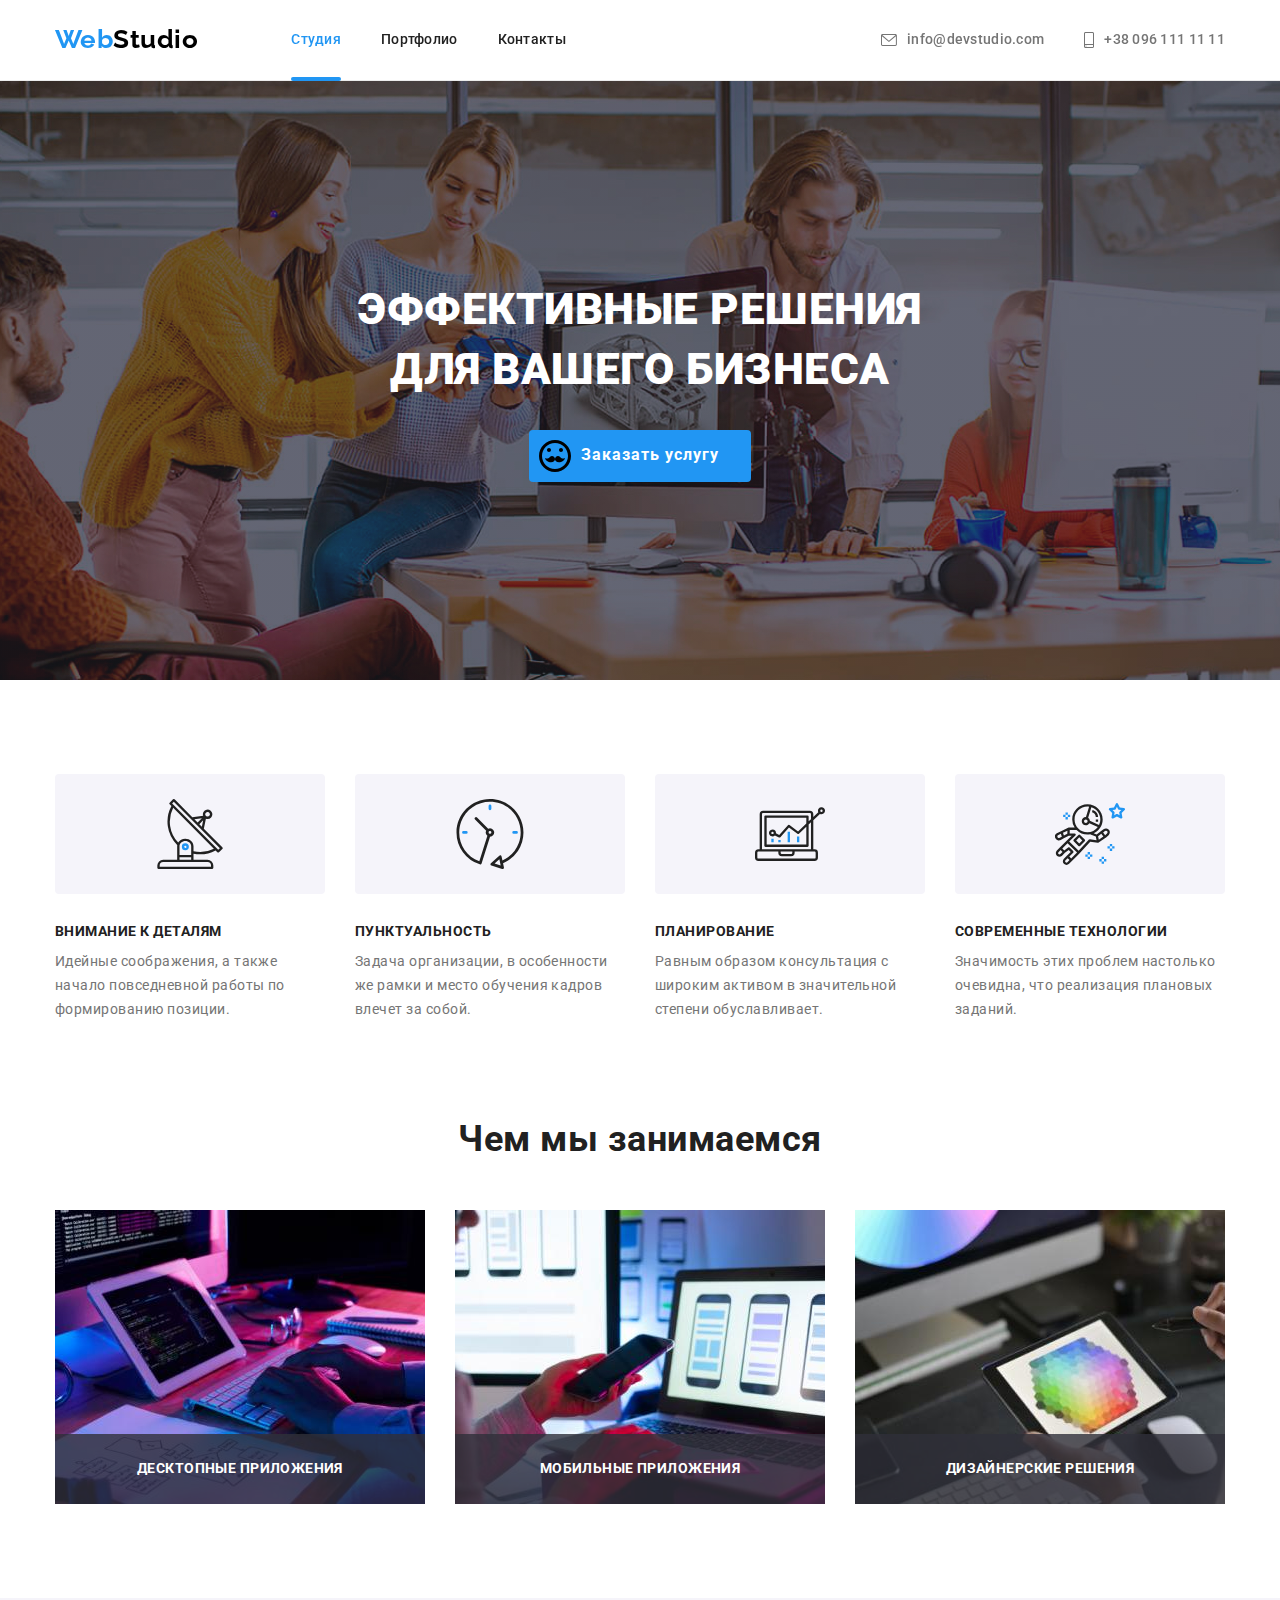
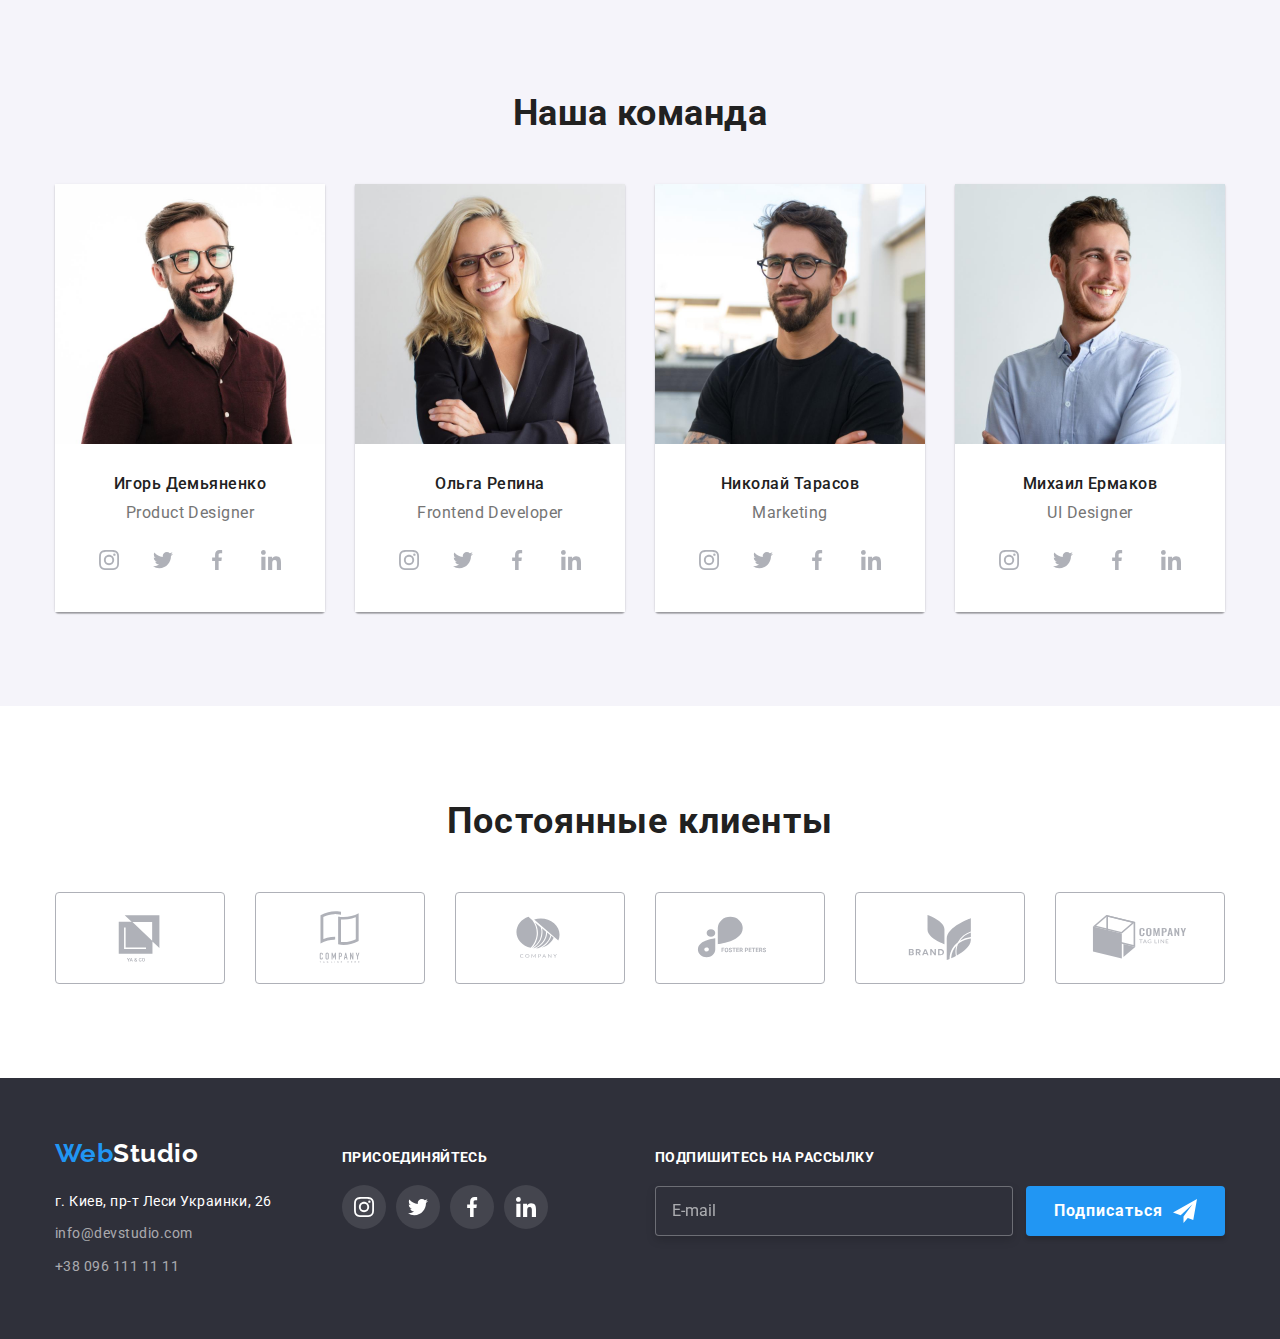
==== index.html @ 73daf548 "ыыы" ====
<!DOCTYPE html>
<html lang="ru">

<head>
    <link rel="icon" type="img/png" href="./images/favicon.png">
    <meta charset="UTF-8" />
    <meta name="viewport" content="width=device-width, initial-scale=1.0" />
    <title>Web Studio</title>
    <!-- Сначала шрифт, потом нормализатор -->
    <link rel="stylesheet"
        href="https://fonts.googleapis.com/css2?family=Raleway:wght@700&family=Roboto:wght@400;500;700;900&display=swap">
    <link rel="stylesheet"
        href="https://cdnjs.cloudflare.com/ajax/libs/modern-normalize/1.0.0/modern-normalize.min.css" />
    <!-- Потом ваши стили -->
    <link rel="stylesheet" href="./css/common.css">
</head>

<body class="page">
    <!--шапка сайта-->
    <header class="header">
        <div class="container-section nav-section">
            <a href="/index.html" lang="en" class="logo"><span class="logo-span">Web</span>Studio</a>
            <nav class="nav-list">
                <ul class="list site-nav">
                    <li class=" nav-item"><a href="./index.html" class="link animation current">Студия</a></li>
                    <li class=" nav-item"><a href="./portfolio.html" class="link animation">Портфолио</a></li>
                    <li class=" nav-item"><a href="#" class="link animation">Контакты</a></li>
                </ul>
            </nav>
            <ul class="list auth-nav">
                <li class=" auth-item">
                    <a href="mailto:info@devstudio.com" target="_blank" class="link animation">
                        <svg class="nav-under-icon" width="16" height="12">
                            <use href="./images/icons.svg#icon-mail"></use>
                        </svg>info&#64devstudio.com</a>
                </li>
                <li class=" auth-item">
                    <a href="tel:+380961111111" target="_blank" class="link animation">
                        <svg class="nav-under-icon" width="10" height="16">
                            <use href="./images/icons.svg#icon-smartphone"></use>
                        </svg>+38 096 111 11 11</a>
                </li>
            </ul>
        </div>
    </header>
    <main>
        <!--Герой -->
        <section class="hero">
            <div class="container-section hero-section">
                <h1 class="hero-title"> Эффективные решения для&nbsp;вашего бизнеса </h1>
                <button type="button" class="hero-button button bg-animation" data-modal-open>
                    Заказать услугу
                </button>
            </div>
        </section>
        <!--преимущества -->
        <section class="advantages section">
            <div class="container-section">
                <ul class="list advanteges-list">
                    <li class="advanteges-content antenna-content">
                        <div class="advanteges-icon-box" aria-label="icon-antenna">
                            <span class="visually-hidden">
                                icon-antenna
                            </span>
                            <svg class="advanteges-icon" width="70" height="70">
                                <use href="./images/icons.svg#icon-antenna"></use>
                            </svg>
                        </div>
                        <div class="advanteges-text-content">
                            <h3 class="advantages-title">Внимание к деталям</h3>
                            <p class="advantages-text">Идейные соображения, а также начало повседневной работы по
                                формированию
                                позиции.</p>
                        </div>
                    </li>
                    <li class="advanteges-content">
                        <div class="advanteges-icon-box" aria-label=" icon-clock">
                            <span class="visually-hidden">
                                icon-clock
                            </span>
                            <svg class="advanteges-icon" width="70" height="70">
                                <use href="./images/icons.svg#icon-clock"></use>
                            </svg>
                        </div>
                        <div class="advanteges-text-content">
                            <h3 class="advantages-title">Пунктуальность</h3>
                            <p class="advantages-text">Задача организации, в особенности же рамки и место обучения
                                кадров
                                влечет
                                за собой.</p>
                        </div>
                    </li>
                    <li class="advanteges-content">
                        <div class="advanteges-icon-box" aria-label=" icon-diagram">
                            <span class="visually-hidden">
                                icon-diagram
                            </span>
                            <svg class="advanteges-icon" width="70" height="70">
                                <use href="./images/icons.svg#icon-diagram"></use>
                            </svg>
                        </div>
                        <div class="advanteges-text-content">
                            <h3 class="advantages-title">Планирование</h3>
                            <p class="advantages-text">Равным образом консультация с широким активом в значительной
                                степени
                                обуславливает.</p>
                        </div>
                    </li>
                    <li class="advanteges-content">
                        <div class="advanteges-icon-box" aria-label="icon-astronaut">
                            <span class="visually-hidden">
                                icon-astronaut
                            </span>
                            <svg class="advanteges-icon" width="70" height="70">
                                <use href="./images/icons.svg#icon-astronaut"></use>
                            </svg>
                        </div>
                        <div class="advanteges-text-content">
                            <h3 class="advantages-title">Современные технологии</h3>
                            <p class="advantages-text">Значимость этих проблем настолько очевидна, что реализация
                                плановых
                                заданий.</p>
                        </div>
                    </li>
                </ul>
            </div>
        </section>
        <!--Чем мы занимаемся  -->
        <section class="activity section">
            <div class="container-section">
                <h2 class=" activity section-title">Чем мы занимаемся</h2>
                <ul class="list">
                    <li class="activity-li">
                        <img src="./images/activity/activity1.jpg" alt="Компьютер" />
                        <div class="activity-action-thumb">
                            <p class="activity-action-text">Десктопные приложения</p>
                        </div>
                    </li>
                    <li class="activity-li">
                        <img src="./images/activity/activity2.jpg" alt="Телефон" />
                        <div class="activity-action-thumb">
                            <p class="activity-action-text">Мобильные приложения</p>
                        </div>
                    </li>
                    <li class="activity-li">
                        <img src="./images/activity/activity3.jpg" alt="Планшет" />
                        <div class="activity-action-thumb">
                            <p class="activity-action-text">Дизайнерские решения</p>
                        </div>
                    </li>
                </ul>
            </div>
        </section>
        <!--Наша команда -->
        <section class="team section">
            <div class="container-section">
                <h2 class="team-title">Наша команда</h2>
                <ul class="team-list list">
                    <li class="team-item">
                        <img src="./images/team/team1.jpg" alt="Игорь Демьяненко" width="270" />
                        <div class="team-under-img">
                            <h3 class="team-second-title">Игорь Демьяненко</h3>
                            <p class="team-text" lan animationg="en">Product Designer</p>
                            <ul class="socials-list list">
                                <li class="socials-item">
                                    <a class="socials-link team-link bg-animation" href="">
                                        <svg class="team-icon svg-animation" width="20" height="20">
                                            <use href="./images/icons.svg#icon-instagram"></use>
                                        </svg>
                                    </a>
                                </li>
                                <li class="socials-item">
                                    <a class="socials-link team-link bg-animation" href="">
                                        <svg class="team-icon svg-animation" width="20" height="20">
                                            <use href="./images/icons.svg#icon-twitter"></use>
                                        </svg>
                                    </a>
                                </li>
                                <li class="socials-item">
                                    <a class="socials-link team-link bg-animation" href="">
                                        <svg class="team-icon svg-animation" width="20" height="20">
                                            <use href="./images/icons.svg#icon-facebook"></use>
                                        </svg>
                                    </a>
                                </li>
                                <li class="socials-item">
                                    <a class="socials-link team-link bg-animation" href="">
                                        <svg class="team-icon svg-animation" width="20" height="20">
                                            <use href="./images/icons.svg#icon-linkedin"></use>
                                        </svg>
                                    </a>
                                </li>
                            </ul>
                        </div>
                    </li>
                    <li class="team-item">
                        <img class="team-img" src="./images/team/team2.jpg" alt="Ольга Репина" width="270" />
                        <div class="team-under-img">
                            <h3 class="team-second-title">Ольга Репина</h3>
                            <p class="team-text" lang="en">Frontend Developer</p>
                            <ul class="socials-list list">
                                <li class="socials-item">
                                    <a class="socials-link team-link bg-animation" href="">
                                        <svg class="team-icon svg-animation" width="20" height="20">
                                            <use href="./images/icons.svg#icon-instagram"></use>
                                        </svg>
                                    </a>
                                </li>
                                <li class="socials-item">
                                    <a class="socials-link team-link bg-animation" href="">
                                        <svg class="team-icon svg-animation" width="20" height="20">
                                            <use href="./images/icons.svg#icon-twitter"></use>
                                        </svg>
                                    </a>
                                </li>
                                <li class="socials-item">
                                    <a class="socials-link team-link bg-animation" href="">
                                        <svg class="team-icon svg-animation" width="20" height="20">
                                            <use href="./images/icons.svg#icon-facebook"></use>
                                        </svg>
                                    </a>
                                </li>
                                <li class="socials-item">
                                    <a class="socials-link team-link bg-animation" href="">
                                        <svg class="team-icon svg-animation" width="20" height="20">
                                            <use href="./images/icons.svg#icon-linkedin"></use>
                                        </svg>
                                    </a>
                                </li>
                            </ul>
                        </div>
                    </li>
                    <li class="team-item">
                        <img class="team-img" src="./images/team/team3.jpg" alt="Николай Тарасов" width="270" />
                        <div class="team-under-img">
                            <h3 class="team-second-title">Николай Тарасов</h3>
                            <p class="team-text" lang="en">Marketing</p>
                            <ul class="socials-list list">
                                <li class="socials-item">
                                    <a class="socials-link team-link bg-animation" href="">
                                        <svg class="team-icon svg-animation" width="20" height="20">
                                            <use href="./images/icons.svg#icon-instagram"></use>
                                        </svg>
                                    </a>
                                </li>
                                <li class="socials-item">
                                    <a class="socials-link team-link bg-animation" href="">
                                        <svg class="team-icon svg-animation" width="20" height="20">
                                            <use href="./images/icons.svg#icon-twitter"></use>
                                        </svg>
                                    </a>
                                </li>
                                <li class="socials-item">
                                    <a class="socials-link team-link bg-animation" href="">
                                        <svg class="team-icon svg-animation" width="20" height="20">
                                            <use href="./images/icons.svg#icon-facebook"></use>
                                        </svg>
                                    </a>
                                </li>
                                <li class="socials-item">
                                    <a class="socials-link team-link bg-animation" href="">
                                        <svg class="team-icon svg-animation" width="20" height="20">
                                            <use href="./images/icons.svg#icon-linkedin"></use>
                                        </svg>
                                    </a>
                                </li>
                            </ul>
                        </div>
                    </li>
                    <li class="team-item">
                        <img class="team-img" src="./images/team/team4.jpg" alt="Михаил Ермаков" width="270" />
                        <div class="team-under-img">
                            <h3 class="team-second-title">Михаил Ермаков</h3>
                            <p class="team-text" lang="en">UI Designer</p>
                            <ul class="socials-list list">
                                <li class="socials-item">
                                    <a class="socials-link team-link bg-animation" href="">
                                        <svg class="team-icon svg-animation" width="20" height="20">
                                            <use href="./images/icons.svg#icon-instagram"></use>
                                        </svg>
                                    </a>
                                </li>
                                <li class="socials-item">
                                    <a class="socials-link team-link bg-animation" href="">
                                        <svg class="team-icon svg-animation" width="20" height="20">
                                            <use href="./images/icons.svg#icon-twitter"></use>
                                        </svg>
                                    </a>
                                </li>
                                <li class="socials-item">
                                    <a class="socials-link team-link bg-animation" href="">
                                        <svg class="team-icon svg-animation" width="20" height="20">
                                            <use href="./images/icons.svg#icon-facebook"></use>
                                        </svg>
                                    </a>
                                </li>
                                <li class="socials-item">
                                    <a class="socials-link team-link bg-animation" href="">
                                        <svg class="team-icon svg-animation" width="20" height="20">
                                            <use href="./images/icons.svg#icon-linkedin"></use>
                                        </svg>
                                    </a>
                                </li>
                            </ul>
                        </div>
                    </li>
                </ul>
            </div>
        </section>
        <section class="our-client section">
            <div class="container-section">
                <h2 class="our-client-title">Постоянные клиенты</h2>
                <ul class="our-client-list list">
                    <li class="our-client-item">
                        <a class="our-client-link border-animation" href="">
                            <svg class="our-client-icon svg-animation" width="106" height="60">
                                <use href="./images/icons.svg#icon-client-logo-1"></use>
                            </svg>
                        </a>
                    </li>
                    <li class="our-client-item">
                        <a class="our-client-link border-animation" href="">
                            <svg class="our-client-icon svg-animation" width="106" height="60">
                                <use href="./images/icons.svg#icon-client-logo-2"></use>
                            </svg>
                        </a>
                    </li>
                    <li class="our-client-item">
                        <a class="our-client-link border-animation" href="">
                            <svg class="our-client-icon svg-animation" width="106" height="60">
                                <use href="./images/icons.svg#icon-client-logo-3"></use>
                            </svg>
                        </a>
                    </li>
                    <li class="our-client-item">
                        <a class="our-client-link border-animation" href="">
                            <svg class="our-client-icon svg-animation" width="106" height="60">
                                <use href="./images/icons.svg#icon-client-logo-4"></use>
                            </svg>
                        </a>
                    </li>
                    <li class="our-client-item">
                        <a class="our-client-link border-animation" href="">
                            <svg class="our-client-icon svg-animation" width="106" height="60">
                                <use href="./images/icons.svg#icon-client-logo-5"></use>
                            </svg>
                        </a>
                    </li>
                    <li class="our-client-item">
                        <a class="our-client-link border-animation" href="">
                            <svg class="our-client-icon svg-animation" width="106" height="60">
                                <use href="./images/icons.svg#icon-client-logo-6"></use>
                            </svg>
                        </a>
                    </li>
                </ul>
            </div>

        </section>
    </main>
    <!-- Футер -->
    <footer class="footer">
        <div class="container-section footer-section">
            <div class="footer-adress-group">
                <a href="/index.html" lang="en" class="footer-logo"><span class="logo-span">Web</span>Studio</a>
                <address class="footer-adress">
                    <ul class="list">
                        <li class="footer-item"><a href="https://cutt.ly/HHQWCcf" rel="noopener noreferrer"
                                target="_blank" class="map adress">г.
                                Киев, пр-т Леси Украинки, 26</a></li>
                        <li class="footer-item"><a href="mailto:info@devstudio.com" target="_blank" lang="en"
                                class="adress">
                                info&#64devstudio.com
                            </a></li>
                        <li class="footer-item"><a href="tel:+380961111111" target="_blank" class="adress"> +38 096 111
                                11
                                11 </a></li>
                    </ul>
                </address>
            </div>
            <div class="footer-socials-group">
                <h2 class="footer-title">присоединяйтесь</h2>
                <ul class="socials-list list">
                    <li class="socials-item">
                        <a class="socials-link footer-link bg-animation" href="">
                            <svg class="socials-icon footer-icon" width="20" height="20">
                                <use href="./images/icons.svg#icon-instagram"></use>
                            </svg>
                        </a>
                    </li>
                    <li class="socials-item">
                        <a class="socials-link footer-link bg-animation" href="">
                            <svg class="socials-icon footer-icon" width="20" height="20">
                                <use href="./images/icons.svg#icon-twitter"></use>
                            </svg>
                        </a>
                    </li>
                    <li class="socials-item">
                        <a class="socials-link footer-link bg-animation" href="">
                            <svg class="socials-icon footer-icon" width="20" height="20">
                                <use href="./images/icons.svg#icon-facebook"></use>
                            </svg>
                        </a>
                    </li>
                    <li class="socials-item">
                        <a class="socials-link footer-link bg-animation" href="">
                            <svg class="socials-icon footer-icon" width="20" height="20">
                                <use href="./images/icons.svg#icon-linkedin"></use>
                            </svg>
                        </a>
                    </li>
                </ul>
            </div>
            <div class="action-form">
                <div class="action-form-field">
                    <label class="action-form-label" for="mail">Подпишитесь на рассылку</label>
                    <input class="action-form-mail" type="email" name="mail" id="mail" placeholder="E-mail">
                </div>
                <button class="action-form-btn bg-animation" type="submit">Подписаться</button>
            </div>
        </div>
    </footer>
    <div class="backdrop is-hidden" data-modal>
        <div class="modal">
            <button type="button" class="modal-close-btn" data-modal-close>
                <svg class="close-btn-icon" width="18" height="18">
                    <use href="./images/icons.svg#icon-close"></use>
                </svg>
            </button>
            <h2 class="modal-title">Оставьте свои данные, мы вам перезвоним</h2>
            <form class="form js-speaker-form" autocomplete="on">
                <div class="form-field">
                    <label class="form-label" for="user-name">Имя</label>
                    <input class="form-input" type="text" name="user-name" id="user-name" placeholder="Max Muster" />
                    <svg class="form-icon" width="18" height="18">
                        <use href="./images/icons.svg#icon-person"></use>
                    </svg>
                </div>

                <div class="form-field">
                    <label class="form-label" for="tel">Телефон</label>
                    <input class="form-input" type="tel" name="tel" id="tel" placeholder="+380 ** 123 45 67" />
                    <svg class="form-icon" width="18" height="18">
                        <use href="./images/icons.svg#icon-phone"></use>
                    </svg>
                </div>

                <div class="form-field">
                    <label class="form-label" for="mail">Почта</label>
                    <input class="form-input" type="email" name="mail" id="mail " placeholder="maxmuster@gmail.com" />
                    <svg class="form-icon" width="18" height="18">
                        <use href="./images/icons.svg#icon-email"></use>
                    </svg>
                </div>

                <div class="form-field comment-field">
                    <label class="form-label" for="comment">Комментарий</label>
                    <textarea class="form-input" name="comment" id="comment" rows="8"
                        placeholder="Введите текст"></textarea>
                </div>

                <div class="agreements-field">
                    <label class="form-label agreements-label">
                        <input class="form-checkbox" type="checkbox" name="agreements" />
                        <span class="form-accept-icon"></span>

                        <!-- <svg class="form-accept-icon" width="15" height="15">
                            <use href="./images/icons.svg#icon-check"></use>
                        </svg> -->
                        Соглашаюсь с рассылкой и принимаю <a href="" class="agreements-link">Условия договора</a>
                    </label>
                </div>

                <button class="modal-btn bg-animation" type="submit">Отправить</button>
            </form>
        </div>
    </div>
    <script>
        (() => {
            document.querySelector('.js-speaker-form').addEventListener('submit', e => {
                e.preventDefault();

                new FormData(e.currentTarget).forEach((value, name) =>
                    console.log(`${name}: ${value}`),
                );
            });
        })();
    </script>
    <script>
        // position fixed - js mode
        // console.log(document.querySelector(".nav-section").getBoundingClientRect().height);
        // const { height: pageHeaderHeight } = document
        //     .querySelector(".nav-section")
        //     .getBoundingClientRect();

        // document.body.style.paddingTop = `${pageHeaderHeight}px`;    
    </script>
    <script src="./js/modal.js"></script>
</body>

</html>
---- css/common.css ----
:root {
  --main-text-color: #212121;
  --low-text-color: #757575;
  --accent-bgc: #2196f3;
  --button-hover: #188ce8;
  --accent-color: #ffffff;
  --team-bgc: #f5f4fa;
  --hero-footer-color: #2f303a;
  --header-top-collor: #c4c4c4;
  --border-job-icon: #eeeeee;
  --border-header: #ececec;
  --bgc-undericon: rgb(33, 150, 243);
  --action-portfolio-text: rgb(33, 150, 243, 0.9);
  --icon-cl: #afb1b8;

  --padding-top: 80px;

  --transition-timing-function: 500ms cubic-bezier(0.4, 0, 0.2, 1);
}

h1,
h2,
h3,
p {
  margin-top: 0;
  margin-bottom: 0;
}

img,
svg {
  display: block;
}
.page {
  color: var(--main-text-color);
  font-family: Roboto, sans-serif;
  letter-spacing: 0.03em;
  /* fixed position */
  padding-top: var(--padding-top);
}
.section {
  padding: 94px 0;
}
.container-section {
  padding: 0 15px;
  margin: 0 auto;

  width: 1200px;
  /* outline: 2px solid #188ce8; */
}

.list {
  list-style: none;
  padding: 0;
  margin: 0;
}

.button {
  border: 1px;
  cursor: pointer;
  border-radius: 4px;
  font-size: 16px;
}
.animation {
  transition: color var(--transition-timing-function);
}
.border-animation {
  transition: border-color var(--transition-timing-function);
}
.bg-animation {
  transition: background-color var(--transition-timing-function);
}
.svg-animation {
  transition: fill var(--transition-timing-function);
}

.port-btn-animation {
  transition: color var(--transition-timing-function), box-shadow var(--transition-timing-function),
    background-color var(--transition-timing-function);
}
/* header */
.header {
  border-bottom: 1px solid var(--border-header);

  /* position fixed try */
  position: fixed;
  min-width: var(--padding-top);
  left: 50%;
  top: 0;
  transform: translateX(-50%);
  width: 100%;
  z-index: 1;
  background-image: repeating-radial-gradient(
    circle,
    rgba(255, 255, 255, 0.4),
    rgba(255, 255, 255, 0.4) 20px,
    rgba(255, 255, 255, 0.3) 20px,
    rgba(255, 255, 255, 0.3) 40px
  );
  /* background-color: rgba(255, 255, 255, 0.5); */
}
.nav-section {
  display: flex;
  align-items: center;
  margin: 0 auto;
}

.logo {
  text-decoration: none;
  padding: 24px 0;
  margin-right: 93px;

  color: #000000;
  font-family: Raleway;
  font-weight: 700;
  font-size: 26px;
  line-height: 1.2;
}

.logo-span {
  color: var(--accent-bgc);
}

.site-nav {
  display: flex;
  margin: 0;
  padding: 22px 0;
}

.nav-item:not(:last-child),
.auth-item:not(:last-child) {
  margin-right: 40px;
}

.site-nav .link {
  position: relative;
  display: block;
  padding: 10px 0;

  color: var(--main-text-color);
  letter-spacing: 0.02em;
  font-weight: 500;
  font-size: 14px;
  line-height: 1.14;
  text-decoration: none;
}
.site-nav .link:hover,
.site-nav .link:focus {
  color: var(--accent-bgc);
}

.site-nav .link.current {
  color: var(--accent-bgc);
}

.site-nav .link.current::after {
  content: '';
  position: absolute;
  display: block;
  left: 0;
  bottom: -23px;

  width: 100%;
  height: 4px;
  border-radius: 2px;
  background-color: var(--accent-bgc);
}
.auth-nav {
  display: flex;
  margin: 0;
  margin-left: auto;
  padding: 22px 0;
}

.auth-nav .link {
  display: flex;
  align-items: center;
  padding: 10px 0;

  color: var(--low-text-color);
  letter-spacing: 0.02em;
  font-weight: 500;
  font-size: 14px;
  line-height: 1.14;
  text-decoration: none;
}

.nav-under-icon {
  display: block;
  margin-right: 10px;
  fill: currentColor;
}
.auth-nav .link:hover .nav-under-icon,
.auth-nav .link:focus .nav-under-icon {
  fill: var(--accent-bgc);
}
.auth-nav .link:hover,
.auth-nav .link:focus {
  color: var(--accent-bgc);
}

/* hero */

.hero {
  height: 600px;
  max-width: 1600px;
  margin: 0 auto;
  padding: 200px 0;
  background-color: var(--hero-footer-color);
  background-image: linear-gradient(to right, rgba(47, 48, 58, 0.4), rgba(47, 48, 58, 0.4)),
    url(../images/hero-img.jpg);
  background-position: center;
  background-size: cover;
}

.hero-title {
  width: 696px;
  margin: 0 auto;
  margin-bottom: 30px;

  color: var(--accent-color);
  font-weight: 900;
  font-size: 44px;
  line-height: 1.36;
  text-transform: uppercase;
  text-align: center;
}
.hero-button {
  display: flex;
  margin: 0 auto;
  text-align: center;
  position: relative;
  overflow: hidden;

  letter-spacing: 0.06em;
  padding: 10px 32px;
  padding-left: 0;
  color: var(--accent-color);
  background-color: var(--accent-bgc);
  font-weight: 700;
  line-height: 1.9;
}

.hero-button:hover,
.hero-button:focus {
  background-color: var(--button-hover);
}

.hero-button::before,
.hero-button::after {
  content: '';
  display: inline-block;
  transition: transform var(--transition-timing-function);

  width: 32px;
  height: 32px;
  background-size: contain;
  perspective: 600px;
}
.hero-button::before {
  background-image: url(../images/main-button-icons/hipster.svg);
  margin: 0 10px;
  transition-delay: 100ms;
  transform: translateY(0) rotateX(0);
}
.hero-button:hover::before,
.hero-button:focus::before {
  transform: translateY(-50px) rotateX(360deg);
}

.hero-button::after {
  position: absolute;
  top: 50%;
  left: 10px;
  transform: translateY(calc(-50% + 50px)) rotateX(0deg);
  background-image: url(../images/main-button-icons/grin.svg);
}

.hero-button:hover::after,
.hero-button:focus::after {
  transform: translateY(-50%) rotateX(360deg);
}
/* advanteges */
.advantages.section {
  padding-bottom: 0;
}
.advanteges-list {
  display: flex;
}

.advanteges-content:not(:first-child) {
  margin-left: 30px;
}

.advanteges-icon-box {
  display: flex;
  width: 270px;
  height: 120px;
  background: var(--team-bgc);
  border-radius: 4px;
  align-items: center;
  justify-content: center;
}
.advanteges-text-content {
  width: 270px;
  height: 130px;
  padding-top: 30px;
}

.advantages-title {
  font-size: 14px;
  line-height: 1.14;
  text-transform: uppercase;
  margin-bottom: 10px;
}

.advantages-text {
  color: var(--low-text-color);
  font-size: 14px;
  line-height: 1.7;
}

/* activity */
.activity.section {
  margin-top: 0;
}
.activity .container-section {
  flex-wrap: wrap;
  margin: 0 auto;
}
.activity.section-title {
  font-size: 36px;
  line-height: 1.17;
  text-align: center;
  margin-bottom: 50px;
}
.activity .list {
  display: flex;
}

.activity-li {
  width: 370px;
  height: 294px;
  position: relative;
}
.activity-li:not(:last-child) {
  margin-right: 30px;
}

.activity-action-thumb {
  display: flex;
  justify-content: center;
  position: absolute;
  left: 0;
  bottom: 0;
  width: 370px;
  height: 70px;
  padding: 27px 82px;

  background: rgba(47, 48, 58, 0.8);
}
.activity-action-text {
  font-weight: 700;
  font-size: 14px;
  line-height: 1.14;
  text-align: center;
  letter-spacing: 0.03em;
  text-transform: uppercase;

  color: var(--accent-color);
}
/* team */

.team.section {
  background-color: var(--team-bgc);
}

.team-title {
  text-align: center;
  margin: 0 auto 50px;
  font-size: 36px;
  line-height: 1.17;
}

.team-list {
  display: flex;
}
.team-item {
  box-shadow: 0px 1px 3px rgba(0, 0, 0, 0.12), 0px 1px 1px rgba(0, 0, 0, 0.14),
    0px 2px 1px rgba(0, 0, 0, 0.2);
  border-radius: 0px 0px 4px 4px;
}
.team-item:not(:last-child) {
  margin-right: 30px;
}
.team-under-img {
  padding: 30px 0;
  background-color: var(--accent-color);
}
.team-second-title {
  margin-bottom: 10px;
  font-weight: 500;
  font-size: 16px;
  line-height: 1.19;
  text-align: center;
}

.team-text {
  color: var(--low-text-color);
  font-size: 16px;
  line-height: 1.19;
  text-align: center;
  margin-bottom: 16px;
}
.socials-list {
  display: flex;
  align-items: center;
  justify-content: center;
}
.socials-item:not(:first-child) {
  margin-left: 10px;
}
.socials-link {
  display: flex;
  align-items: center;
  justify-content: center;

  width: 44px;
  height: 44px;
  border-radius: 50%;
}
.team-link:hover,
.team-link:focus {
  background-color: var(--bgc-undericon);
}
.team-icon {
  fill: var(--icon-cl);
}
.team-link:hover .team-icon,
.team-link:focus .team-icon {
  fill: var(--accent-color);
}

/* our-client-section */

.our-client-title {
  font-weight: 700;
  font-size: 36px;
  line-height: 1.17;
  text-align: center;
  letter-spacing: 0.03em;
  color: var(--main-text-color);

  margin-bottom: 50px;
}
.our-client-list {
  display: flex;
  align-items: center;
}
.our-client-item {
  flex-basis: calc((100% - 5 * 30px / 6));
  height: 92px;
}
.our-client-item:not(:first-child) {
  margin-left: 30px;
}
.our-client-link {
  display: flex;
  justify-content: center;
  align-items: center;

  width: 100%;
  height: 100%;

  border: 1px solid var(--icon-cl);
  border-radius: 4px;
}
.our-client-link:hover,
.our-client-link:focus {
  border-color: var(--bgc-undericon);
}

.our-client-icon {
  fill: var(--icon-cl);
}
.our-client-link:hover .our-client-icon,
.our-client-link:focus .our-client-icon {
  fill: var(--bgc-undericon);
}

/* footer */

.footer {
  padding: 60px 0;
  color: var(--accent-color);
  background-color: var(--hero-footer-color);
}
.footer-section {
  display: flex;
  align-items: baseline;
}
.footer-adress-group {
  margin-right: 70px;
}
.footer-logo {
  color: var(--accent-color);
  font-family: Raleway;
  font-weight: 700;
  font-size: 26px;
  line-height: 1.2;
  text-decoration: none;
}

.footer-adress {
  margin-top: 20px;
}

.logo-span {
  color: var(--accent-bgc);
}

.adress {
  color: rgba(255, 255, 255, 0.6);
  text-decoration: none;
  font-style: normal;
  font-size: 14px;
  line-height: 1.7;
}
.map.adress {
  color: var(--accent-color);
}

.footer-title {
  color: var(--accent-color);
  font-weight: 700;
  font-size: 14px;
  line-height: 16px;
  letter-spacing: 0.03em;
  text-transform: uppercase;

  margin-bottom: 20px;
}
.footer-item:not(:last-child) {
  margin-bottom: 9px;
}
.footer-link {
  background-color: rgba(255, 255, 255, 0.1);
}
.footer-link:hover,
.footer-link:focus {
  background-color: var(--bgc-undericon);
}
.footer-icon {
  fill: var(--accent-color);
}
/* footer action field  */

.action-form {
  position: relative;
  width: 570px;
  height: 86px;
  margin-left: auto;
}

.action-form-field {
  display: flex;
  flex-direction: column;
  font-weight: 700;
  font-size: 14px;
  line-height: 1.14;
  text-transform: uppercase;

  color: var(--accent-color);
}

.action-form-label {
  margin-bottom: 20px;
}

.action-form-mail {
  width: 358px;
  height: 50px;
  padding: 15px 0 15px 16px;
  background-color: var(--hero-footer-color);
  color: rgba(255, 255, 255, 0.6);
  border: 1px solid rgba(255, 255, 255, 0.3);
  filter: drop-shadow(0px 4px 4px rgba(0, 0, 0, 0.15));
  border-radius: 4px;
  cursor: pointer;
}

.action-form-mail::placeholder {
  font-size: 16px;
  line-height: 1.25;
  color: rgba(255, 255, 255, 0.6);
}

.action-form-btn {
  display: flex;
  position: absolute;
  align-items: center;
  text-align: center;
  cursor: pointer;
  bottom: 0;
  right: 0;

  height: 50px;
  padding: 10px 28px;

  font-weight: 700;
  font-size: 16px;
  line-height: 1.8;
  letter-spacing: 0.06em;
  color: var(--accent-color);
  background-color: var(--accent-bgc);
  box-shadow: 0px 4px 4px rgba(0, 0, 0, 0.15);
  border-radius: 4px;
  border: 1px;
}

.action-form-btn:hover,
.action-form-btn:focus {
  background-color: var(--button-hover);

  transition: var(--transition-timing-function);
}

.action-form-btn::after {
  content: '';
  display: inline-block;
  background-image: url(../images/modal-theme-icons/icon-send.svg);
  width: 24px;
  height: 24px;
  fill: var(--accent-color);
  background-size: contain;
  margin-left: 10px;
}
/* backdrop */

.backdrop {
  position: fixed;
  z-index: 1;
  top: 0;
  left: 0;
  opacity: 1;

  width: 100%;
  height: 100%;
  background: rgba(0, 0, 0, 0.3);
  transition: opacity var(--transition-timing-function);
}
.backdrop.is-hidden {
  opacity: 0;
  pointer-events: none;
}
.backdrop.is-hidden .modal {
  transform: translate(-150%, -100%) scale(0.4) rotateZ(0deg);
  opacity: 0;
}
.modal {
  position: absolute;
  top: 50%;
  left: 50%;
  opacity: 1;
  padding: 40px;
  transform: translate(-50%, -50%) scale(1) rotateZ(360deg);

  width: 528px;
  height: 581px;
  background-color: var(--accent-color);

  transition: transform var(--transition-timing-function), opacity var(--transition-timing-function);
}

.modal-close-btn {
  display: block;
  position: absolute;
  top: 8px;
  right: 8px;
  width: 30px;
  height: 30px;
  padding: 0;
  margin: 0;

  border-radius: 50%;
  border: 1px solid rgba(0, 0, 0, 0.1);

  background-color: var(--accent-color);
  transition: var(--transition-timing-function);
  cursor: pointer;
  text-align: center;
}

.close-btn-icon {
  transition: var(--transition-timing-function);
  margin: 0 auto;
}

.modal-close-btn:hover .close-btn-icon,
.modal-close-btn:focus .close-btn-icon {
  fill: var(--accent-bgc);
}

.modal-title {
  font-size: 20px;
  line-height: 1.15;
  text-align: center;
  letter-spacing: 0.03em;

  color: var(--main-text-color);
  padding-bottom: 12px;
}

.form {
  width: 100%;
}

.form-field {
  display: flex;
  position: relative;
  flex-direction: column;
  margin-bottom: 10px;
}

.form-field .form-label {
  margin-bottom: 4px;

  font-size: 12px;
  line-height: 1.16;

  letter-spacing: 0.01em;
  color: var(--low-text-color);
}

.form-field .form-input {
  height: 40px;
  margin: 0;
  padding: 6px 10px;
  padding-left: 40px;
  font-size: 12px;
  line-height: 1.16;
  letter-spacing: 0.01em;
  color: var(--low-text-color);
  border: 1px solid rgba(33, 33, 33, 0.2);
  border-radius: 4px;
  cursor: pointer;
}

.form-field .form-input:hover,
.form-field .form-input:focus {
  border-color: var(--accent-bgc);
  transition: var(--transition-timing-function);
}

.form-field .form-input:hover + .form-icon,
.form-field .form-input:focus + .form-icon {
  fill: var(--accent-bgc);
  transition: var(--transition-timing-function);
}
.form-field .form-input::placeholder {
  opacity: 0.5;
}

.form-icon {
  display: inline-block;
  position: absolute;
  top: 50%;
  left: 12px;
}

.comment-field {
  margin-bottom: 25px;
}

.comment-field .form-input {
  height: 120px;
  padding: 10px;
}

.comment-field .form-input::placeholder {
  padding-left: 16px;
}

.agreements-field {
  margin-bottom: 25px;
}

.agreements-label {
  display: flex;
  align-items: center;

  font-size: 14px;
  line-height: 1.71;
  letter-spacing: 0.03em;
  color: var(--low-text-color);
}

.agreements-link {
  color: var(--accent-bgc);
  margin-left: 5px;
}

.form-accept-icon {
  display: inline-block;
  width: 15px;
  height: 15px;
  border: 2px solid var(--main-text-color);
  border-radius: 4px;
  margin-right: 7px;
  transition: var(--transition-timing-function);
}

.form-checkbox {
  position: absolute;
  white-space: nowrap;
  width: 1px;
  height: 1px;
  overflow: hidden;
  border: 0;
  padding: 0;
  clip: rect(0 0 0 0);
  clip-path: inset(50%);
  margin: -1px;
  /* display: block;
  appearance: none;
  position: absolute; */
}

.form-checkbox:checked + .form-accept-icon {
  background-image: url(../images/modal-theme-icons/icon-check.svg);
  background-size: contain;
  background-origin: border-box;
  border-color: transparent;
  transform: scale(1.2);
}

.modal-btn {
  display: flex;
  margin: 0 auto;
  align-items: center;
  text-align: center;
  padding: 10px 55px;

  background: var(--accent-bgc);
  box-shadow: 0px 4px 4px rgba(0, 0, 0, 0.15);
  border-radius: 4px;
  border: 1px;
  cursor: pointer;

  font-weight: 700;
  font-size: 16px;
  line-height: 1.8;
  letter-spacing: 0.06em;
  color: var(--accent-color);
}

.modal-btn:hover,
.modal-btn:focus {
  background-color: var(--button-hover);
  transition: var(--transition-timing-function);
}

textarea {
  resize: none;
}
/* Page 2 */
/* job options */

.job-list {
  display: flex;

  justify-content: center;
  margin-bottom: 50px;
}
.job-icon:not(:last-child) {
  margin-right: 8px;
}
.job-option {
  padding: 6px 22px;
  color: var(--main-text-color);
  background-color: var(--team-bgc);
  font-weight: 500;
  line-height: 1.6;
}
.job-option:hover,
.job-option:focus {
  color: var(--accent-color);
  background-color: var(--accent-bgc);
  box-shadow: 0px 3px 1px rgba(0, 0, 0, 0.1), 0px 1px 2px rgba(0, 0, 0, 0.08),
    0px 2px 2px rgba(0, 0, 0, 0.12);
}

.job-full {
  margin-top: 0;
  margin-bottom: 0;
  padding: 0;
  display: flex;
  flex-wrap: wrap;
}
.job-full-icon {
  width: 370px;
  margin-right: 30px;
  margin-bottom: 30px;
}
.job-full-icon:nth-child(3n) {
  margin-right: 0;
}
.job-full-icon:nth-last-child(-n + 3) {
  margin-bottom: 0;
}
.job-list-link {
  display: block;
  text-decoration: none;
  transition: box-shadow var(--transition-timing-function);
}
.job-list-link:hover,
.job-list-link:focus {
  box-shadow: 0px 1px 1px rgba(0, 0, 0, 0.12), 0px 4px 4px rgba(0, 0, 0, 0.06),
    1px 4px 6px rgba(0, 0, 0, 0.16);
}

.job-action-thumb {
  position: relative;
  overflow: hidden;
  perspective: 600px;
}
.job-action-picture {
  transform: rotateX(0);
  transition: transform 500ms linear;
}

.job-list-link:hover .job-action-picture,
.job-list-link:focus .job-action-picture {
  transform: rotateX(360deg);
}

.job-action-product {
  position: absolute;
  justify-content: center;
  left: 0;
  bottom: 0;
  pointer-events: none;

  width: 100%;
  height: 100%;
  padding: 63px 24px;
  background: var(--action-portfolio-text);

  opacity: 0;
  transform: translateY(100%);
  transition: transform var(--transition-timing-function) 250ms,
    opacity var(--transition-timing-function) 250ms;
}
.job-list-link:hover .job-action-product,
.job-list-link:focus .job-action-product {
  transform: translateY(0);
  opacity: 1;
}
.job-action-text {
  font-weight: 400;
  font-size: 18px;
  line-height: 1.56;

  letter-spacing: 0.03em;

  color: var(--accent-color);
  opacity: 0;
  transition: opacity var(--transition-timing-function) 500ms;
}

.job-list-link:hover .job-action-text,
.job-list-link:focus .job-action-text {
  opacity: 1;
}
.job-full-undertext {
  border: 1px solid var(--border-job-icon);
  border-top: 0;
  padding: 20px 24px;
}

.job-list-title {
  margin-bottom: 4px;
  letter-spacing: 0.06em;
  color: var(--main-text-color);
  font-size: 18px;
  line-height: 2;
}

.job-list-text {
  color: var(--low-text-color);
  font-size: 16px;
  line-height: 1.9;
}

/* hidden fix */

.visually-hidden {
  position: absolute;
  white-space: nowrap;
  width: 1px;
  height: 1px;
  overflow: hidden;
  border: 0;
  padding: 0;
  clip: rect(0 0 0 0);
  clip-path: inset(50%);
  margin: -1px;
}
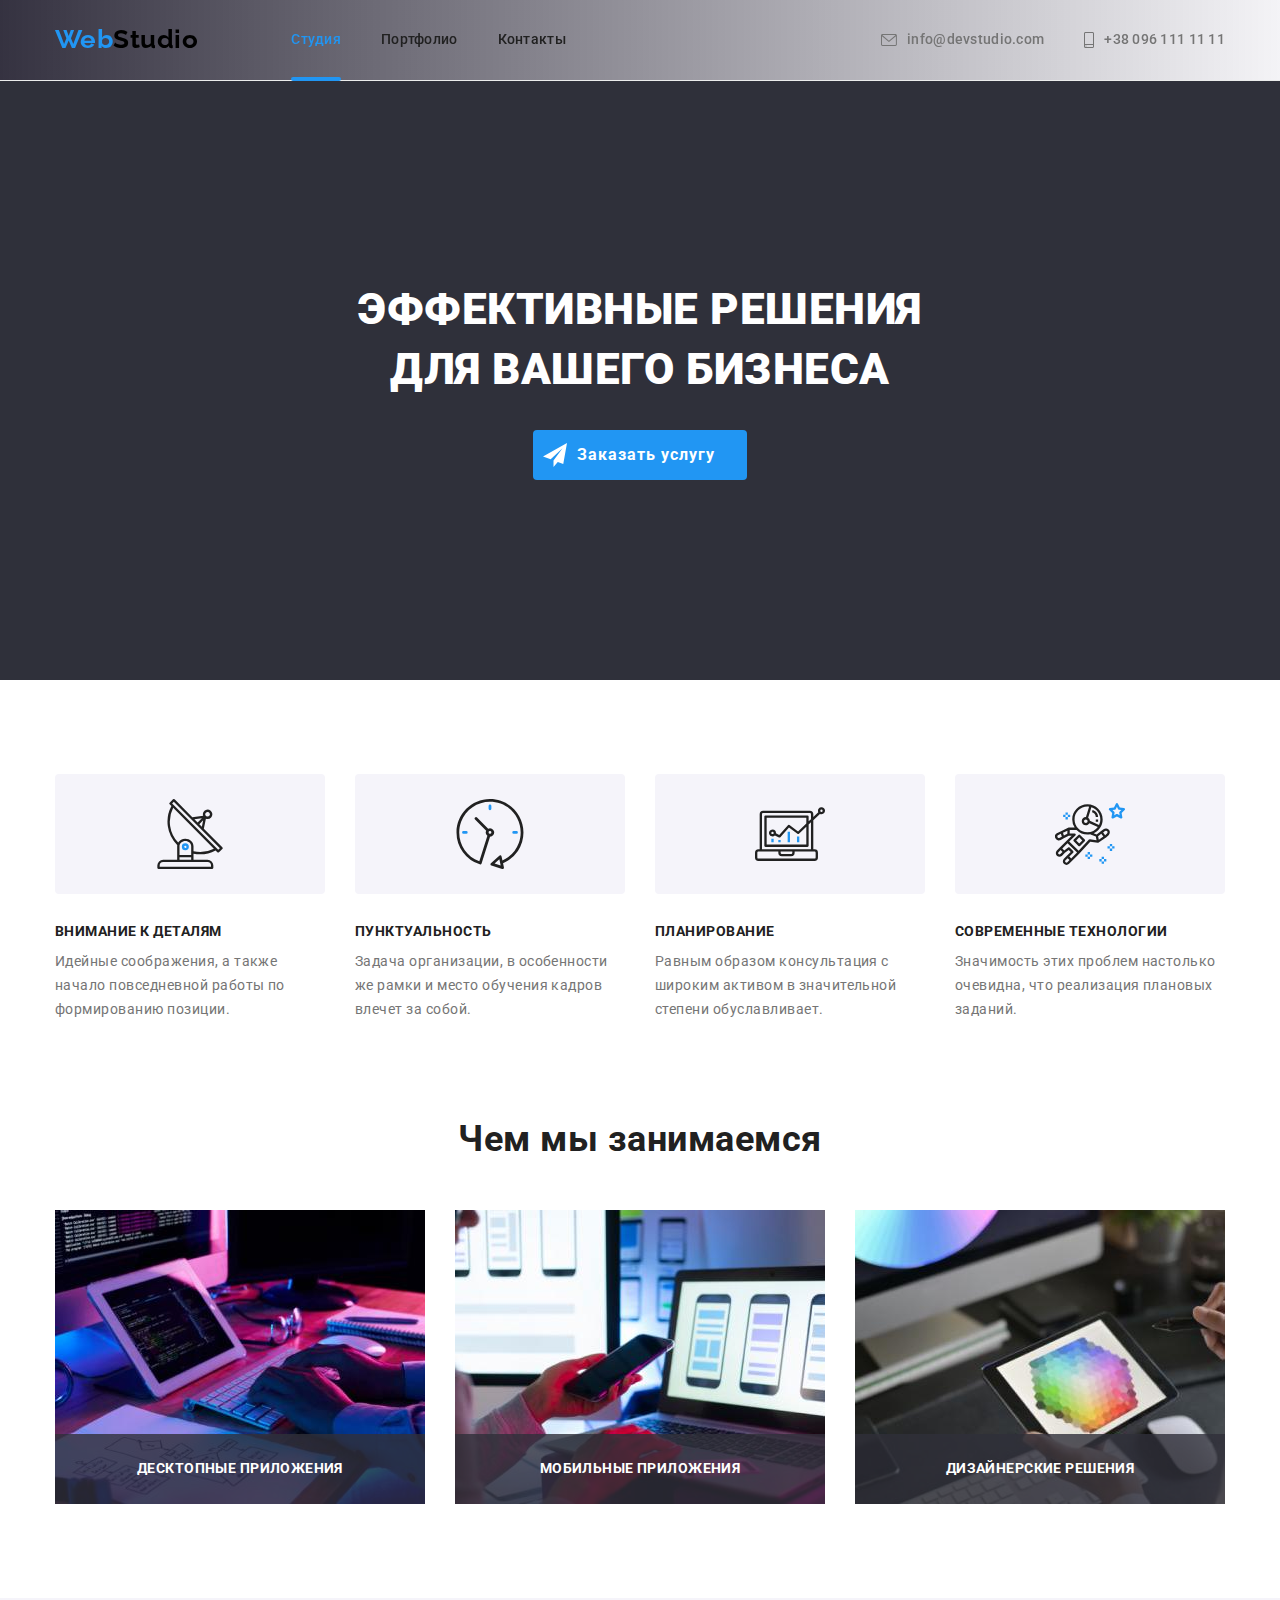
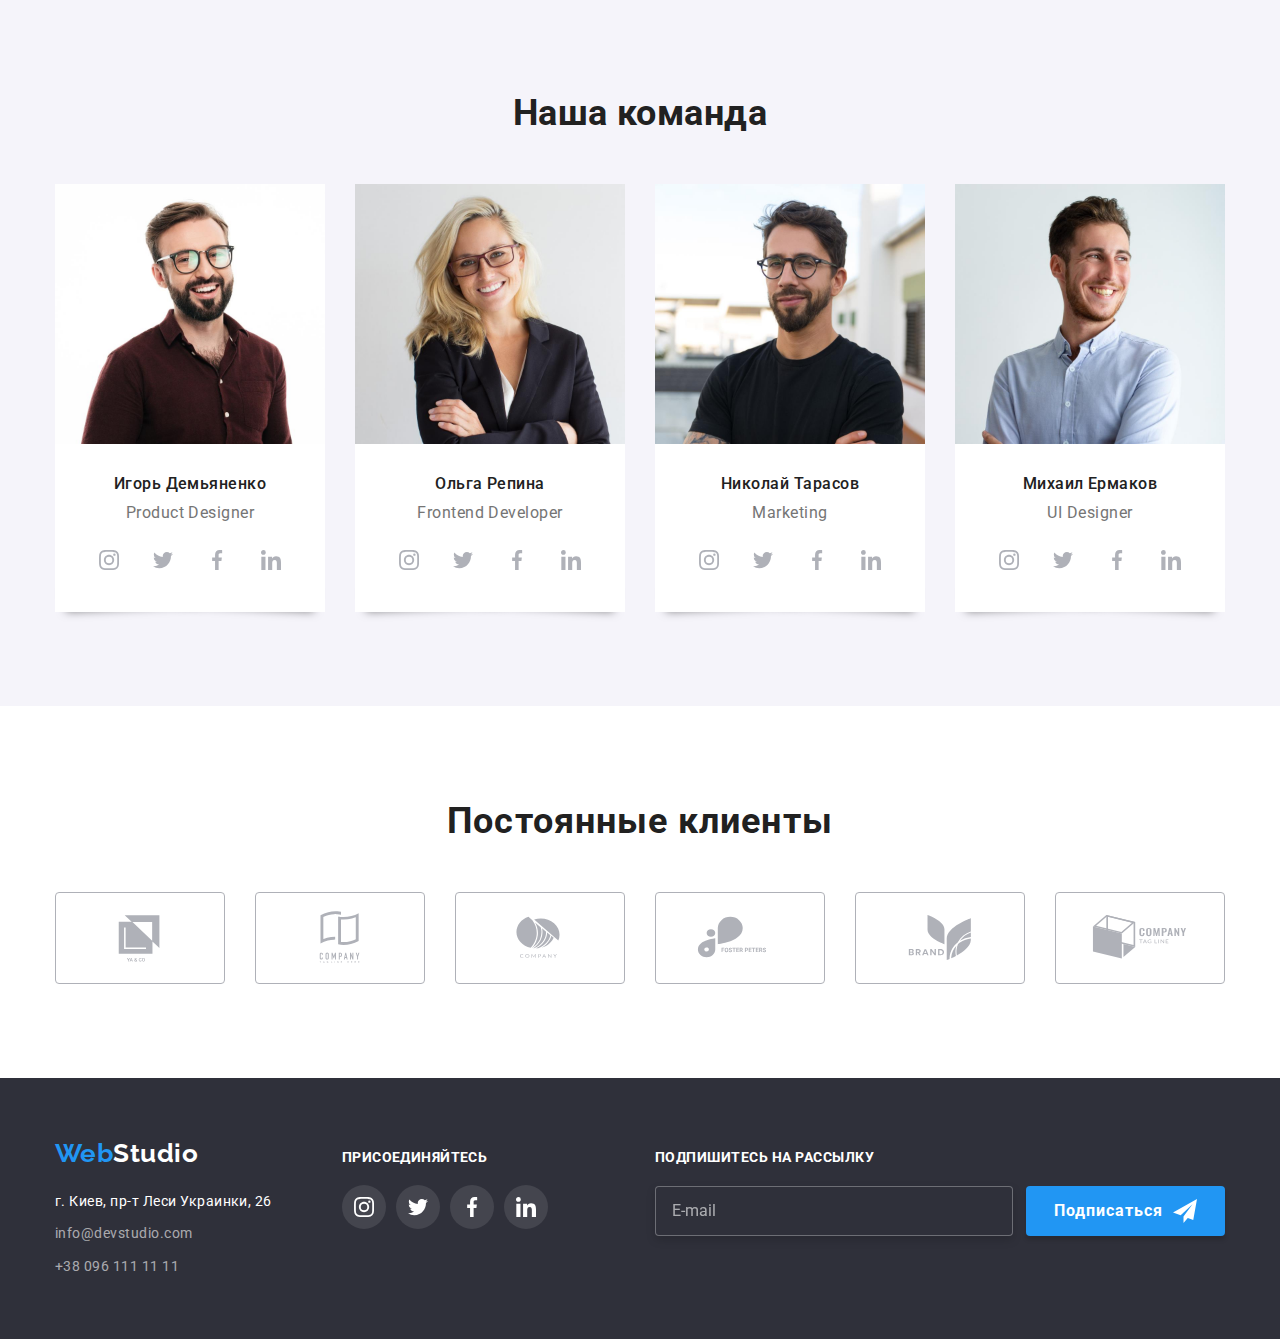
==== commit 676534d2: "yes" ====
--- a/index.html
+++ b/index.html
@@ -157,154 +157,162 @@
                 <h2 class="team-title">Наша команда</h2>
                 <ul class="team-list list">
                     <li class="team-item">
-                        <img src="./images/team/team1.jpg" alt="Игорь Демьяненко" width="270" />
-                        <div class="team-under-img">
-                            <h3 class="team-second-title">Игорь Демьяненко</h3>
-                            <p class="team-text" lan animationg="en">Product Designer</p>
-                            <ul class="socials-list list">
-                                <li class="socials-item">
-                                    <a class="socials-link team-link bg-animation" href="">
-                                        <svg class="team-icon svg-animation" width="20" height="20">
-                                            <use href="./images/icons.svg#icon-instagram"></use>
-                                        </svg>
-                                    </a>
-                                </li>
-                                <li class="socials-item">
-                                    <a class="socials-link team-link bg-animation" href="">
-                                        <svg class="team-icon svg-animation" width="20" height="20">
-                                            <use href="./images/icons.svg#icon-twitter"></use>
-                                        </svg>
-                                    </a>
-                                </li>
-                                <li class="socials-item">
-                                    <a class="socials-link team-link bg-animation" href="">
-                                        <svg class="team-icon svg-animation" width="20" height="20">
-                                            <use href="./images/icons.svg#icon-facebook"></use>
-                                        </svg>
-                                    </a>
-                                </li>
-                                <li class="socials-item">
-                                    <a class="socials-link team-link bg-animation" href="">
-                                        <svg class="team-icon svg-animation" width="20" height="20">
-                                            <use href="./images/icons.svg#icon-linkedin"></use>
-                                        </svg>
-                                    </a>
-                                </li>
-                            </ul>
+                        <div class="team-item-shadow">
+                            <img src="./images/team/team1.jpg" alt="Игорь Демьяненко" width="270" />
+                            <div class="team-under-img">
+                                <h3 class="team-second-title">Игорь Демьяненко</h3>
+                                <p class="team-text" lan animationg="en">Product Designer</p>
+                                <ul class="socials-list list">
+                                    <li class="socials-item">
+                                        <a class="socials-link team-link bg-animation" href="">
+                                            <svg class="team-icon svg-animation" width="20" height="20">
+                                                <use href="./images/icons.svg#icon-instagram"></use>
+                                            </svg>
+                                        </a>
+                                    </li>
+                                    <li class="socials-item">
+                                        <a class="socials-link team-link bg-animation" href="">
+                                            <svg class="team-icon svg-animation" width="20" height="20">
+                                                <use href="./images/icons.svg#icon-twitter"></use>
+                                            </svg>
+                                        </a>
+                                    </li>
+                                    <li class="socials-item">
+                                        <a class="socials-link team-link bg-animation" href="">
+                                            <svg class="team-icon svg-animation" width="20" height="20">
+                                                <use href="./images/icons.svg#icon-facebook"></use>
+                                            </svg>
+                                        </a>
+                                    </li>
+                                    <li class="socials-item">
+                                        <a class="socials-link team-link bg-animation" href="">
+                                            <svg class="team-icon svg-animation" width="20" height="20">
+                                                <use href="./images/icons.svg#icon-linkedin"></use>
+                                            </svg>
+                                        </a>
+                                    </li>
+                                </ul>
+                            </div>
                         </div>
                     </li>
                     <li class="team-item">
-                        <img class="team-img" src="./images/team/team2.jpg" alt="Ольга Репина" width="270" />
-                        <div class="team-under-img">
-                            <h3 class="team-second-title">Ольга Репина</h3>
-                            <p class="team-text" lang="en">Frontend Developer</p>
-                            <ul class="socials-list list">
-                                <li class="socials-item">
-                                    <a class="socials-link team-link bg-animation" href="">
-                                        <svg class="team-icon svg-animation" width="20" height="20">
-                                            <use href="./images/icons.svg#icon-instagram"></use>
-                                        </svg>
-                                    </a>
-                                </li>
-                                <li class="socials-item">
-                                    <a class="socials-link team-link bg-animation" href="">
-                                        <svg class="team-icon svg-animation" width="20" height="20">
-                                            <use href="./images/icons.svg#icon-twitter"></use>
-                                        </svg>
-                                    </a>
-                                </li>
-                                <li class="socials-item">
-                                    <a class="socials-link team-link bg-animation" href="">
-                                        <svg class="team-icon svg-animation" width="20" height="20">
-                                            <use href="./images/icons.svg#icon-facebook"></use>
-                                        </svg>
-                                    </a>
-                                </li>
-                                <li class="socials-item">
-                                    <a class="socials-link team-link bg-animation" href="">
-                                        <svg class="team-icon svg-animation" width="20" height="20">
-                                            <use href="./images/icons.svg#icon-linkedin"></use>
-                                        </svg>
-                                    </a>
-                                </li>
-                            </ul>
+                        <div class="team-item-shadow">
+                            <img class="team-img" src="./images/team/team2.jpg" alt="Ольга Репина" width="270" />
+                            <div class="team-under-img">
+                                <h3 class="team-second-title">Ольга Репина</h3>
+                                <p class="team-text" lang="en">Frontend Developer</p>
+                                <ul class="socials-list list">
+                                    <li class="socials-item">
+                                        <a class="socials-link team-link bg-animation" href="">
+                                            <svg class="team-icon svg-animation" width="20" height="20">
+                                                <use href="./images/icons.svg#icon-instagram"></use>
+                                            </svg>
+                                        </a>
+                                    </li>
+                                    <li class="socials-item">
+                                        <a class="socials-link team-link bg-animation" href="">
+                                            <svg class="team-icon svg-animation" width="20" height="20">
+                                                <use href="./images/icons.svg#icon-twitter"></use>
+                                            </svg>
+                                        </a>
+                                    </li>
+                                    <li class="socials-item">
+                                        <a class="socials-link team-link bg-animation" href="">
+                                            <svg class="team-icon svg-animation" width="20" height="20">
+                                                <use href="./images/icons.svg#icon-facebook"></use>
+                                            </svg>
+                                        </a>
+                                    </li>
+                                    <li class="socials-item">
+                                        <a class="socials-link team-link bg-animation" href="">
+                                            <svg class="team-icon svg-animation" width="20" height="20">
+                                                <use href="./images/icons.svg#icon-linkedin"></use>
+                                            </svg>
+                                        </a>
+                                    </li>
+                                </ul>
+                            </div>
                         </div>
                     </li>
                     <li class="team-item">
-                        <img class="team-img" src="./images/team/team3.jpg" alt="Николай Тарасов" width="270" />
-                        <div class="team-under-img">
-                            <h3 class="team-second-title">Николай Тарасов</h3>
-                            <p class="team-text" lang="en">Marketing</p>
-                            <ul class="socials-list list">
-                                <li class="socials-item">
-                                    <a class="socials-link team-link bg-animation" href="">
-                                        <svg class="team-icon svg-animation" width="20" height="20">
-                                            <use href="./images/icons.svg#icon-instagram"></use>
-                                        </svg>
-                                    </a>
-                                </li>
-                                <li class="socials-item">
-                                    <a class="socials-link team-link bg-animation" href="">
-                                        <svg class="team-icon svg-animation" width="20" height="20">
-                                            <use href="./images/icons.svg#icon-twitter"></use>
-                                        </svg>
-                                    </a>
-                                </li>
-                                <li class="socials-item">
-                                    <a class="socials-link team-link bg-animation" href="">
-                                        <svg class="team-icon svg-animation" width="20" height="20">
-                                            <use href="./images/icons.svg#icon-facebook"></use>
-                                        </svg>
-                                    </a>
-                                </li>
-                                <li class="socials-item">
-                                    <a class="socials-link team-link bg-animation" href="">
-                                        <svg class="team-icon svg-animation" width="20" height="20">
-                                            <use href="./images/icons.svg#icon-linkedin"></use>
-                                        </svg>
-                                    </a>
-                                </li>
-                            </ul>
+                        <div class="team-item-shadow">
+                            <img class="team-img" src="./images/team/team3.jpg" alt="Николай Тарасов" width="270" />
+                            <div class="team-under-img">
+                                <h3 class="team-second-title">Николай Тарасов</h3>
+                                <p class="team-text" lang="en">Marketing</p>
+                                <ul class="socials-list list">
+                                    <li class="socials-item">
+                                        <a class="socials-link team-link bg-animation" href="">
+                                            <svg class="team-icon svg-animation" width="20" height="20">
+                                                <use href="./images/icons.svg#icon-instagram"></use>
+                                            </svg>
+                                        </a>
+                                    </li>
+                                    <li class="socials-item">
+                                        <a class="socials-link team-link bg-animation" href="">
+                                            <svg class="team-icon svg-animation" width="20" height="20">
+                                                <use href="./images/icons.svg#icon-twitter"></use>
+                                            </svg>
+                                        </a>
+                                    </li>
+                                    <li class="socials-item">
+                                        <a class="socials-link team-link bg-animation" href="">
+                                            <svg class="team-icon svg-animation" width="20" height="20">
+                                                <use href="./images/icons.svg#icon-facebook"></use>
+                                            </svg>
+                                        </a>
+                                    </li>
+                                    <li class="socials-item">
+                                        <a class="socials-link team-link bg-animation" href="">
+                                            <svg class="team-icon svg-animation" width="20" height="20">
+                                                <use href="./images/icons.svg#icon-linkedin"></use>
+                                            </svg>
+                                        </a>
+                                    </li>
+                                </ul>
+                            </div>
                         </div>
                     </li>
                     <li class="team-item">
-                        <img class="team-img" src="./images/team/team4.jpg" alt="Михаил Ермаков" width="270" />
-                        <div class="team-under-img">
-                            <h3 class="team-second-title">Михаил Ермаков</h3>
-                            <p class="team-text" lang="en">UI Designer</p>
-                            <ul class="socials-list list">
-                                <li class="socials-item">
-                                    <a class="socials-link team-link bg-animation" href="">
-                                        <svg class="team-icon svg-animation" width="20" height="20">
-                                            <use href="./images/icons.svg#icon-instagram"></use>
-                                        </svg>
-                                    </a>
-                                </li>
-                                <li class="socials-item">
-                                    <a class="socials-link team-link bg-animation" href="">
-                                        <svg class="team-icon svg-animation" width="20" height="20">
-                                            <use href="./images/icons.svg#icon-twitter"></use>
-                                        </svg>
-                                    </a>
-                                </li>
-                                <li class="socials-item">
-                                    <a class="socials-link team-link bg-animation" href="">
-                                        <svg class="team-icon svg-animation" width="20" height="20">
-                                            <use href="./images/icons.svg#icon-facebook"></use>
-                                        </svg>
-                                    </a>
-                                </li>
-                                <li class="socials-item">
-                                    <a class="socials-link team-link bg-animation" href="">
-                                        <svg class="team-icon svg-animation" width="20" height="20">
-                                            <use href="./images/icons.svg#icon-linkedin"></use>
-                                        </svg>
-                                    </a>
-                                </li>
-                            </ul>
-                        </div>
+                        <div class="team-item-shadow">
+                            <img class="team-img" src="./images/team/team4.jpg" alt="Михаил Ермаков" width="270" />
+                            <div class="team-under-img">
+                                <h3 class="team-second-title">Михаил Ермаков</h3>
+                                <p class="team-text" lang="en">UI Designer</p>
+                                <ul class="socials-list list">
+                                    <li class="socials-item">
+                                        <a class="socials-link team-link bg-animation" href="">
+                                            <svg class="team-icon svg-animation" width="20" height="20">
+                                                <use href="./images/icons.svg#icon-instagram"></use>
+                                            </svg>
+                                        </a>
+                                    </li>
+                                    <li class="socials-item">
+                                        <a class="socials-link team-link bg-animation" href="">
+                                            <svg class="team-icon svg-animation" width="20" height="20">
+                                                <use href="./images/icons.svg#icon-twitter"></use>
+                                            </svg>
+                                        </a>
+                                    </li>
+                                    <li class="socials-item">
+                                        <a class="socials-link team-link bg-animation" href="">
+                                            <svg class="team-icon svg-animation" width="20" height="20">
+                                                <use href="./images/icons.svg#icon-facebook"></use>
+                                            </svg>
+                                        </a>
+                                    </li>
+                                    <li class="socials-item">
+                                        <a class="socials-link team-link bg-animation" href="">
+                                            <svg class="team-icon svg-animation" width="20" height="20">
+                                                <use href="./images/icons.svg#icon-linkedin"></use>
+                                            </svg>
+                                        </a>
+                                    </li>
+                                </ul>
+                            </div>
                     </li>
                 </ul>
+            </div>
             </div>
         </section>
         <section class="our-client section">
@@ -462,11 +470,11 @@
                 <div class="agreements-field">
                     <label class="form-label agreements-label">
                         <input class="form-checkbox" type="checkbox" name="agreements" />
-                        <span class="form-accept-icon"></span>
-
-                        <!-- <svg class="form-accept-icon" width="15" height="15">
-                            <use href="./images/icons.svg#icon-check"></use>
-                        </svg> -->
+                        <!-- <span class="form-accept-icon"></span> -->
+
+                        <svg class="form-accept-icon" width="15" height="15">
+                            <use href="./images/icons.svg#accept-icon"></use>
+                        </svg>
                         Соглашаюсь с рассылкой и принимаю <a href="" class="agreements-link">Условия договора</a>
                     </label>
                 </div>
--- a/css/common.css
+++ b/css/common.css
@@ -89,14 +89,7 @@
   transform: translateX(-50%);
   width: 100%;
   z-index: 1;
-  background-image: repeating-radial-gradient(
-    circle,
-    rgba(255, 255, 255, 0.4),
-    rgba(255, 255, 255, 0.4) 20px,
-    rgba(255, 255, 255, 0.3) 20px,
-    rgba(255, 255, 255, 0.3) 40px
-  );
-  /* background-color: rgba(255, 255, 255, 0.5); */
+  background: linear-gradient(to right, rgba(31, 28, 44, 0.9), rgba(146, 141, 171, 0.1));
 }
 .nav-section {
   display: flex;
@@ -187,7 +180,8 @@
 .nav-under-icon {
   display: block;
   margin-right: 10px;
-  fill: currentColor;
+  fill: var(--low-text-color);
+  transition: fill var(--transition-timing-function);
 }
 .auth-nav .link:hover .nav-under-icon,
 .auth-nav .link:focus .nav-under-icon {
@@ -206,10 +200,51 @@
   margin: 0 auto;
   padding: 200px 0;
   background-color: var(--hero-footer-color);
-  background-image: linear-gradient(to right, rgba(47, 48, 58, 0.4), rgba(47, 48, 58, 0.4)),
-    url(../images/hero-img.jpg);
+  animation-name: changeBgGradient;
+  animation-iteration-count: infinite;
+  animation-timing-function: ease-in-out;
+  animation-duration: 2000ms;
+  animation-direction: alternate;
+
   background-position: center;
   background-size: cover;
+}
+
+@keyframes changeBgGradient {
+  0% {
+    background-image: linear-gradient(to right, rgba(47, 48, 58, 0.4), rgba(47, 48, 58, 0.4)),
+      url(../images/hero-img.jpg);
+  }
+
+  40% {
+    background-image: linear-gradient(to right, rgba(47, 48, 58, 0.4), rgba(47, 48, 58, 0.4)),
+      url(../images/hero-img.jpg);
+  }
+
+  45% {
+    background-image: linear-gradient(to right, rgba(255, 255, 255, 0.1), rgba(47, 48, 58, 0.4)),
+      url(../images/hero-img.jpg);
+  }
+
+  50% {
+    background-image: linear-gradient(to right, rgba(255, 255, 255, 0.1), rgba(255, 255, 255, 0.1)),
+      url(../images/hero-img.jpg);
+  }
+
+  55% {
+    background-image: linear-gradient(to right, rgba(47, 48, 58, 0.4), rgba(255, 255, 255, 0.1)),
+      url(../images/hero-img.jpg);
+  }
+
+  60% {
+    background-image: linear-gradient(to right, rgba(47, 48, 58, 0.4), rgba(47, 48, 58, 0.4)),
+      url(../images/hero-img.jpg);
+  }
+
+  100% {
+    background-image: linear-gradient(to right, rgba(47, 48, 58, 0.4), rgba(47, 48, 58, 0.4)),
+      url(../images/hero-img.jpg);
+  }
 }
 
 .hero-title {
@@ -224,12 +259,12 @@
   text-transform: uppercase;
   text-align: center;
 }
+
 .hero-button {
   display: flex;
   margin: 0 auto;
   text-align: center;
   position: relative;
-  overflow: hidden;
 
   letter-spacing: 0.06em;
   padding: 10px 32px;
@@ -245,7 +280,43 @@
   background-color: var(--button-hover);
 }
 
-.hero-button::before,
+.hero-button::before {
+  content: '';
+  margin: 3px 10px 0;
+
+  background-image: url(../images/modal-theme-icons/icon-send.svg);
+  width: 24px;
+  height: 24px;
+  background-size: contain;
+  transform: translate(0, 0) scale(1);
+  transition: transform var(--transition-timing-function);
+}
+
+.hero-button:hover::before,
+.hero-button:focus::before {
+  animation: changeIconPosition 2000ms ease;
+}
+
+@keyframes changeIconPosition {
+  0% {
+    transform: translate(0, 0) scale(1);
+  }
+
+  50% {
+    transform: translate(50px, -50px) scale(0.1);
+    opacity: 0;
+  }
+
+  60% {
+    transform: translate(-50px, 50px) scale(2);
+    opacity: 0;
+  }
+
+  100% {
+    transform: translate(0, 0) scale(1);
+  }
+}
+/* .hero-button::before,
 .hero-button::after {
   content: '';
   display: inline-block;
@@ -278,7 +349,7 @@
 .hero-button:hover::after,
 .hero-button:focus::after {
   transform: translateY(-50%) rotateX(360deg);
-}
+} */
 /* advanteges */
 .advantages.section {
   padding-bottom: 0;
@@ -385,13 +456,42 @@
   display: flex;
 }
 .team-item {
-  box-shadow: 0px 1px 3px rgba(0, 0, 0, 0.12), 0px 1px 1px rgba(0, 0, 0, 0.14),
+  /* box-shadow: 0px 1px 3px rgba(0, 0, 0, 0.12), 0px 1px 1px rgba(0, 0, 0, 0.14),
     0px 2px 1px rgba(0, 0, 0, 0.2);
-  border-radius: 0px 0px 4px 4px;
+  border-radius: 0px 0px 4px 4px; */
 }
 .team-item:not(:last-child) {
   margin-right: 30px;
 }
+
+.team-item-shadow {
+  width: 270px;
+  height: 428px;
+  position: relative;
+  z-index: 0;
+}
+
+.team-item-shadow:before,
+.team-item-shadow:after {
+  position: absolute;
+  z-index: -1;
+  content: '';
+  bottom: 20px;
+  left: 10px;
+  width: 50%;
+  top: 90%;
+  background-color: #212121;
+  max-width: 270px;
+  box-shadow: 0px 16px 10px rgba(0, 0, 0, 0.5);
+  transform: rotate(-3deg);
+}
+
+.team-item-shadow:after {
+  transform: rotate(3deg);
+  right: 10px;
+  left: auto;
+}
+
 .team-under-img {
   padding: 30px 0;
   background-color: var(--accent-color);
@@ -627,12 +727,40 @@
 .action-form-btn::after {
   content: '';
   display: inline-block;
-  background-image: url(../images/modal-theme-icons/icon-send.svg);
+
   width: 24px;
   height: 24px;
-  fill: var(--accent-color);
+  background-image: url(../images/modal-theme-icons/icon-send.svg);
   background-size: contain;
   margin-left: 10px;
+
+  transform: translate(0, 0) scale(1);
+  transition: transform var(--transition-timing-function);
+}
+
+.action-form-btn:hover::after,
+.action-form-btn:focus::after {
+  animation: changeIconPosition 2000ms ease;
+}
+
+@keyframes changeIconPosition {
+  0% {
+    transform: translate(0, 0) scale(1);
+  }
+
+  50% {
+    transform: translate(50px, -50px) scale(0.1);
+    opacity: 0;
+  }
+
+  60% {
+    transform: translate(-50px, 50px) scale(2);
+    opacity: 0;
+  }
+
+  100% {
+    transform: translate(0, 0) scale(1);
+  }
 }
 /* backdrop */
 
@@ -734,8 +862,7 @@
 .form-field .form-input {
   height: 40px;
   margin: 0;
-  padding: 6px 10px;
-  padding-left: 40px;
+  padding: 6px 10px 6px 40px;
   font-size: 12px;
   line-height: 1.16;
   letter-spacing: 0.01em;
@@ -801,12 +928,13 @@
 
 .form-accept-icon {
   display: inline-block;
-  width: 15px;
-  height: 15px;
+  /* width: 15px;
+  height: 15px; */
   border: 2px solid var(--main-text-color);
   border-radius: 4px;
   margin-right: 7px;
   transition: var(--transition-timing-function);
+  transform: scale(1);
 }
 
 .form-checkbox {
@@ -820,18 +948,22 @@
   clip: rect(0 0 0 0);
   clip-path: inset(50%);
   margin: -1px;
-  /* display: block;
-  appearance: none;
-  position: absolute; */
 }
 
 .form-checkbox:checked + .form-accept-icon {
+  background-color: var(--accent-bgc);
+  border-color: transparent;
+  transform: scale(1.2);
+}
+
+/* .form-checkbox:checked + .form-accept-icon {
   background-image: url(../images/modal-theme-icons/icon-check.svg);
   background-size: contain;
   background-origin: border-box;
   border-color: transparent;
   transform: scale(1.2);
-}
+  opacity: 1;
+} */
 
 .modal-btn {
   display: flex;
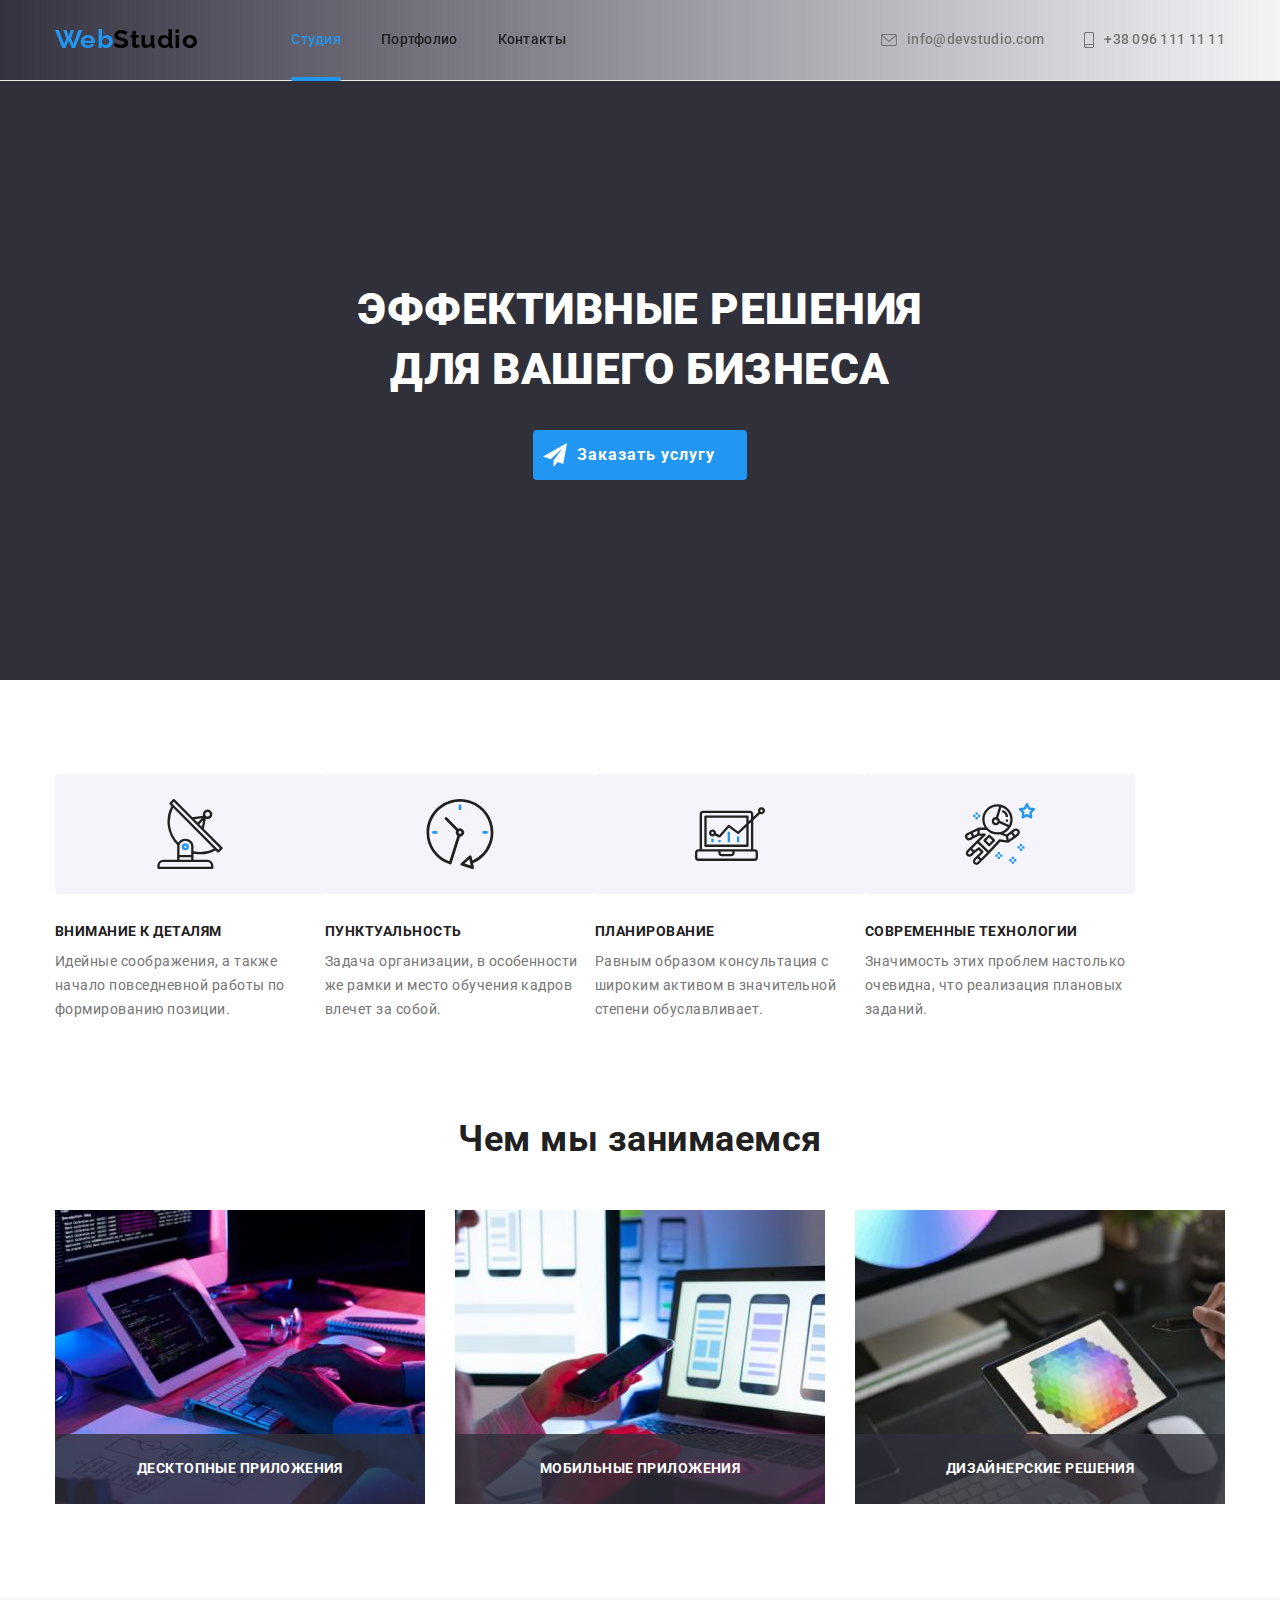
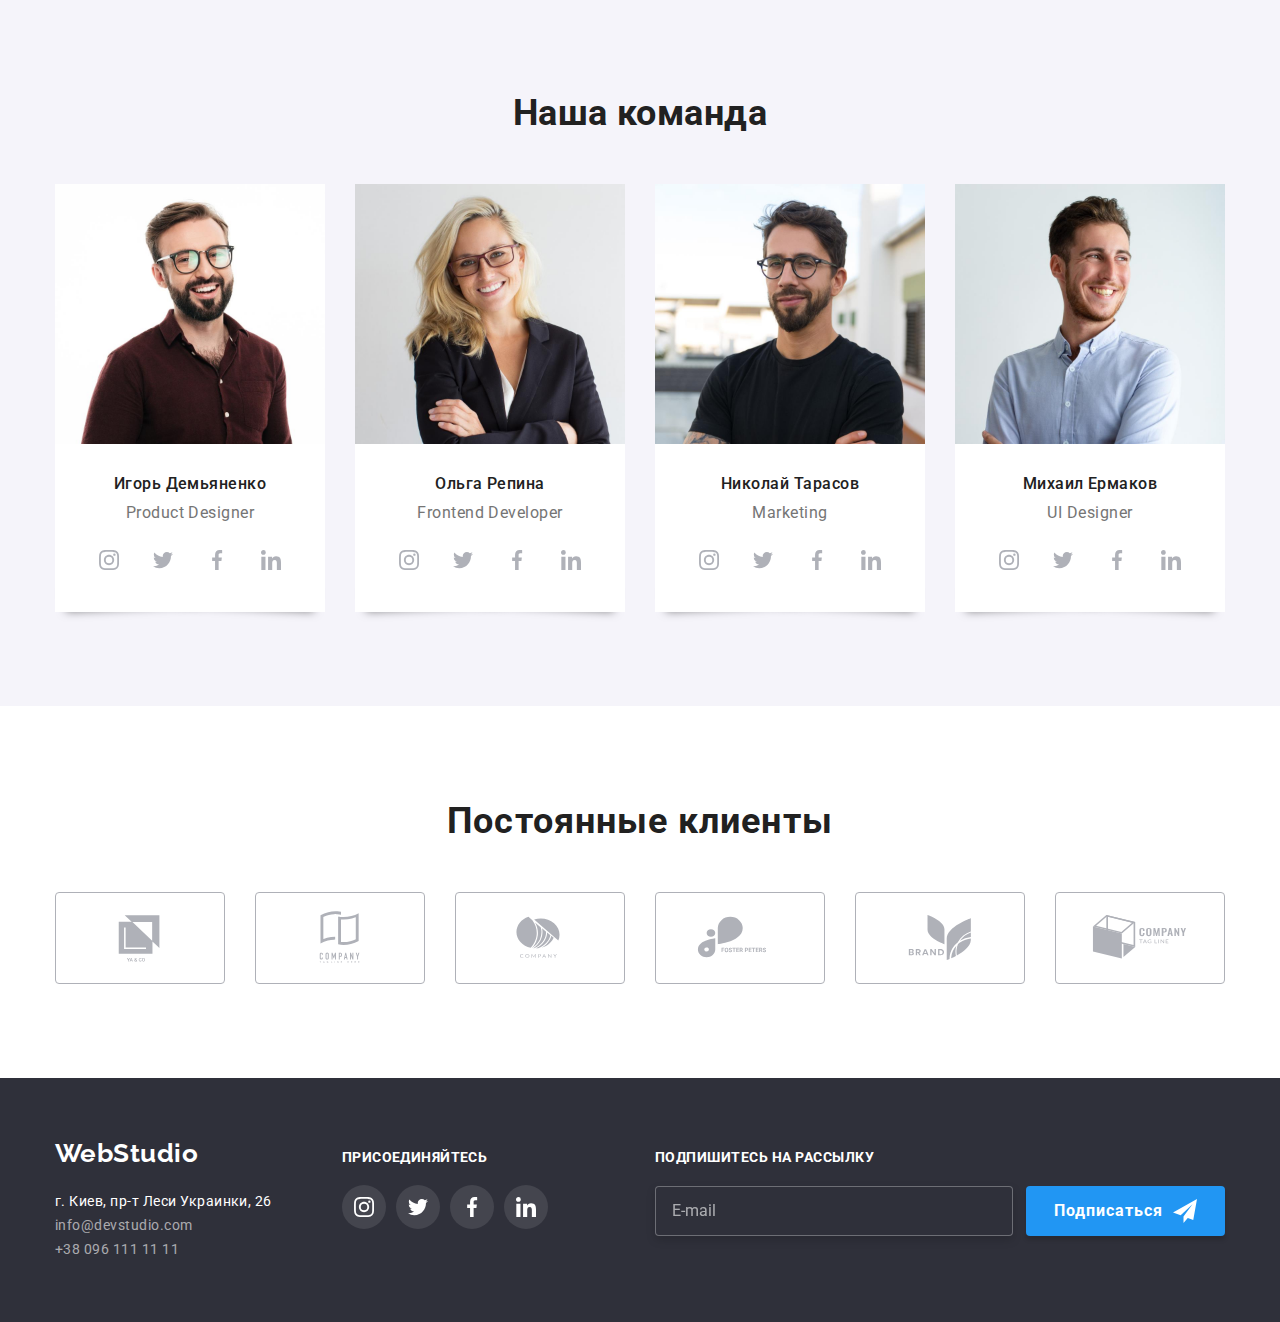
==== commit bf045e60: "s" ====
--- a/index.html
+++ b/index.html
@@ -18,25 +18,27 @@
 <body class="page">
     <!--шапка сайта-->
     <header class="header">
-        <div class="container-section nav-section">
-            <a href="/index.html" lang="en" class="logo"><span class="logo-span">Web</span>Studio</a>
-            <nav class="nav-list">
-                <ul class="list site-nav">
-                    <li class=" nav-item"><a href="./index.html" class="link animation current">Студия</a></li>
-                    <li class=" nav-item"><a href="./portfolio.html" class="link animation">Портфолио</a></li>
-                    <li class=" nav-item"><a href="#" class="link animation">Контакты</a></li>
+        <div class="container header__container">
+            <a href="/index.html" lang="en" class="logo"><span class="logo__accent-word">Web</span>Studio</a>
+            <nav class="navigation">
+                <ul class="list navigation__list">
+                    <li class=" navigation__item"><a href="./index.html"
+                            class="navigation__link navigation__link--current">Студия</a>
+                    </li>
+                    <li class=" navigation__item"><a href="./portfolio.html" class="navigation__link">Портфолио</a></li>
+                    <li class=" navigation__item"><a href="#" class="navigation__link">Контакты</a></li>
                 </ul>
             </nav>
-            <ul class="list auth-nav">
-                <li class=" auth-item">
-                    <a href="mailto:info@devstudio.com" target="_blank" class="link animation">
-                        <svg class="nav-under-icon" width="16" height="12">
+            <ul class="list contacts">
+                <li class=" contacts__item">
+                    <a href="mailto:info@devstudio.com" target="_blank" class="contacts__link ">
+                        <svg class="contacts__icon" width="16" height="12">
                             <use href="./images/icons.svg#icon-mail"></use>
                         </svg>info&#64devstudio.com</a>
                 </li>
-                <li class=" auth-item">
-                    <a href="tel:+380961111111" target="_blank" class="link animation">
-                        <svg class="nav-under-icon" width="10" height="16">
+                <li class=" contacts__item">
+                    <a href="tel:+380961111111" target="_blank" class="contacts__link ">
+                        <svg class="contacts__icon " width="10" height="16">
                             <use href="./images/icons.svg#icon-smartphone"></use>
                         </svg>+38 096 111 11 11</a>
                 </li>
@@ -46,78 +48,79 @@
     <main>
         <!--Герой -->
         <section class="hero">
-            <div class="container-section hero-section">
-                <h1 class="hero-title"> Эффективные решения для&nbsp;вашего бизнеса </h1>
-                <button type="button" class="hero-button button bg-animation" data-modal-open>
+            <div class="container hero__container">
+                <h1 class="hero__title"> <span class="hero__accent-word">Эффективные</span> решения для&nbsp;вашего
+                    бизнеса </h1>
+                <button type="button" class="button hero__button" data-modal-open>
                     Заказать услугу
                 </button>
             </div>
         </section>
         <!--преимущества -->
-        <section class="advantages section">
-            <div class="container-section">
-                <ul class="list advanteges-list">
-                    <li class="advanteges-content antenna-content">
-                        <div class="advanteges-icon-box" aria-label="icon-antenna">
+        <section class="section advantages">
+            <div class="container">
+                <ul class="list advanteges__list">
+                    <li class="advanteges__content">
+                        <div class="advanteges__box" aria-label="icon-antenna">
                             <span class="visually-hidden">
                                 icon-antenna
                             </span>
-                            <svg class="advanteges-icon" width="70" height="70">
+                            <svg class="advanteges__icon" width="70" height="70">
                                 <use href="./images/icons.svg#icon-antenna"></use>
                             </svg>
                         </div>
-                        <div class="advanteges-text-content">
-                            <h3 class="advantages-title">Внимание к деталям</h3>
-                            <p class="advantages-text">Идейные соображения, а также начало повседневной работы по
+                        <div class="advanteges__description">
+                            <h3 class="advantages__title">Внимание к деталям</h3>
+                            <p class="advantages__text">Идейные соображения, а также начало повседневной работы по
                                 формированию
                                 позиции.</p>
                         </div>
                     </li>
-                    <li class="advanteges-content">
-                        <div class="advanteges-icon-box" aria-label=" icon-clock">
+                    <li class=".advanteges__content">
+                        <div class="advanteges__box" aria-label=" icon-clock">
                             <span class="visually-hidden">
                                 icon-clock
                             </span>
-                            <svg class="advanteges-icon" width="70" height="70">
+                            <svg class="advanteges__icon" width="70" height="70">
                                 <use href="./images/icons.svg#icon-clock"></use>
                             </svg>
                         </div>
-                        <div class="advanteges-text-content">
-                            <h3 class="advantages-title">Пунктуальность</h3>
-                            <p class="advantages-text">Задача организации, в особенности же рамки и место обучения
+                        <div class="advanteges__description">
+                            <h3 class="advantages__title">Пунктуальность</h3>
+                            <p class="advantages__text">Задача организации, в особенности же рамки и место обучения
                                 кадров
                                 влечет
                                 за собой.</p>
                         </div>
                     </li>
-                    <li class="advanteges-content">
-                        <div class="advanteges-icon-box" aria-label=" icon-diagram">
+                    <li class=".advanteges__content">
+                        <div class="advanteges__box" aria-label=" icon-diagram">
                             <span class="visually-hidden">
                                 icon-diagram
                             </span>
-                            <svg class="advanteges-icon" width="70" height="70">
+                            <svg class="advanteges__icon" width="70" height="70">
                                 <use href="./images/icons.svg#icon-diagram"></use>
                             </svg>
                         </div>
-                        <div class="advanteges-text-content">
-                            <h3 class="advantages-title">Планирование</h3>
-                            <p class="advantages-text">Равным образом консультация с широким активом в значительной
+                        <div class="advanteges__description">
+                            <h3 class="advantages__title">Планирование</h3>
+                            <p class="advantages__text">Равным образом консультация с широким активом в значительной
                                 степени
                                 обуславливает.</p>
                         </div>
                     </li>
-                    <li class="advanteges-content">
-                        <div class="advanteges-icon-box" aria-label="icon-astronaut">
+                    <li class=".advanteges__content">
+                        <div class="advanteges__box" aria-label="icon-astronaut">
                             <span class="visually-hidden">
                                 icon-astronaut
                             </span>
-                            <svg class="advanteges-icon" width="70" height="70">
+                            <svg class="advanteges__icon" width="70" height="70">
                                 <use href="./images/icons.svg#icon-astronaut"></use>
                             </svg>
                         </div>
-                        <div class="advanteges-text-content">
-                            <h3 class="advantages-title">Современные технологии</h3>
-                            <p class="advantages-text">Значимость этих проблем настолько очевидна, что реализация
+                        <div class="advanteges__description">
+                            <h3 class="advantages__title">Современные технологии</h3>
+                            <p class="advantages__text">Значимость этих проблем настолько очевидна, что реализация
                                 плановых
                                 заданий.</p>
                         </div>
@@ -126,67 +129,67 @@
             </div>
         </section>
         <!--Чем мы занимаемся  -->
-        <section class="activity section">
-            <div class="container-section">
-                <h2 class=" activity section-title">Чем мы занимаемся</h2>
-                <ul class="list">
-                    <li class="activity-li">
+        <section class="section activity">
+            <div class="container activity__container">
+                <h2 class=" activity__title">Чем мы занимаемся</h2>
+                <ul class="list activity__list">
+                    <li class="activity__box">
                         <img src="./images/activity/activity1.jpg" alt="Компьютер" />
-                        <div class="activity-action-thumb">
-                            <p class="activity-action-text">Десктопные приложения</p>
-                        </div>
-                    </li>
-                    <li class="activity-li">
+                        <div class="activity__thumb">
+                            <p class="activity__text">Десктопные приложения</p>
+                        </div>
+                    </li>
+                    <li class="activity__box">
                         <img src="./images/activity/activity2.jpg" alt="Телефон" />
-                        <div class="activity-action-thumb">
-                            <p class="activity-action-text">Мобильные приложения</p>
-                        </div>
-                    </li>
-                    <li class="activity-li">
+                        <div class="activity__thumb">
+                            <p class="activity__text">Мобильные приложения</p>
+                        </div>
+                    </li>
+                    <li class="activity__box">
                         <img src="./images/activity/activity3.jpg" alt="Планшет" />
-                        <div class="activity-action-thumb">
-                            <p class="activity-action-text">Дизайнерские решения</p>
+                        <div class="activity__thumb">
+                            <p class="activity__text">Дизайнерские решения</p>
                         </div>
                     </li>
                 </ul>
             </div>
         </section>
         <!--Наша команда -->
-        <section class="team section">
-            <div class="container-section">
-                <h2 class="team-title">Наша команда</h2>
-                <ul class="team-list list">
-                    <li class="team-item">
-                        <div class="team-item-shadow">
-                            <img src="./images/team/team1.jpg" alt="Игорь Демьяненко" width="270" />
-                            <div class="team-under-img">
-                                <h3 class="team-second-title">Игорь Демьяненко</h3>
-                                <p class="team-text" lan animationg="en">Product Designer</p>
-                                <ul class="socials-list list">
-                                    <li class="socials-item">
-                                        <a class="socials-link team-link bg-animation" href="">
-                                            <svg class="team-icon svg-animation" width="20" height="20">
+        <section class="section team">
+            <div class="container">
+                <h2 class="team__title">Наша команда</h2>
+                <ul class="team__list">
+                    <li class="team__item">
+                        <div class="team__shadow">
+                            <img class="team__image" src="./images/team/team1.jpg" alt="Игорь Демьяненко" width="270" />
+                            <div class="team__description">
+                                <h3 class="team__sub-title">Игорь Демьяненко</h3>
+                                <p class="team__text" lang="en">Product Designer</p>
+                                <ul class="socials__list">
+                                    <li class="socials__item">
+                                        <a class="socials__link" href="">
+                                            <svg class="socials__icon" width="20" height="20">
                                                 <use href="./images/icons.svg#icon-instagram"></use>
                                             </svg>
                                         </a>
                                     </li>
-                                    <li class="socials-item">
-                                        <a class="socials-link team-link bg-animation" href="">
-                                            <svg class="team-icon svg-animation" width="20" height="20">
+                                    <li class="socials__item">
+                                        <a class="socials__link" href="">
+                                            <svg class="socials__icon" width="20" height="20">
                                                 <use href="./images/icons.svg#icon-twitter"></use>
                                             </svg>
                                         </a>
                                     </li>
-                                    <li class="socials-item">
-                                        <a class="socials-link team-link bg-animation" href="">
-                                            <svg class="team-icon svg-animation" width="20" height="20">
+                                    <li class="socials__item">
+                                        <a class="socials__link" href="">
+                                            <svg class="socials__icon" width="20" height="20">
                                                 <use href="./images/icons.svg#icon-facebook"></use>
                                             </svg>
                                         </a>
                                     </li>
-                                    <li class="socials-item">
-                                        <a class="socials-link team-link bg-animation" href="">
-                                            <svg class="team-icon svg-animation" width="20" height="20">
+                                    <li class="socials__item">
+                                        <a class="socials__link" href="">
+                                            <svg class="socials__icon" width="20" height="20">
                                                 <use href="./images/icons.svg#icon-linkedin"></use>
                                             </svg>
                                         </a>
@@ -195,37 +198,37 @@
                             </div>
                         </div>
                     </li>
-                    <li class="team-item">
-                        <div class="team-item-shadow">
-                            <img class="team-img" src="./images/team/team2.jpg" alt="Ольга Репина" width="270" />
-                            <div class="team-under-img">
-                                <h3 class="team-second-title">Ольга Репина</h3>
-                                <p class="team-text" lang="en">Frontend Developer</p>
-                                <ul class="socials-list list">
-                                    <li class="socials-item">
-                                        <a class="socials-link team-link bg-animation" href="">
-                                            <svg class="team-icon svg-animation" width="20" height="20">
+                    <li class="team__item">
+                        <div class="team__shadow">
+                            <img class="team__image" src="./images/team/team2.jpg" alt="Ольга Репина" width="270" />
+                            <div class="team__description">
+                                <h3 class="team__sub-title">Ольга Репина</h3>
+                                <p class="team__text" lang="en">Frontend Developer</p>
+                                <ul class="socials__list">
+                                    <li class="socials__item">
+                                        <a class="socials__link" href="">
+                                            <svg class="socials__icon" width="20" height="20">
                                                 <use href="./images/icons.svg#icon-instagram"></use>
                                             </svg>
                                         </a>
                                     </li>
-                                    <li class="socials-item">
-                                        <a class="socials-link team-link bg-animation" href="">
-                                            <svg class="team-icon svg-animation" width="20" height="20">
+                                    <li class="socials__item">
+                                        <a class="socials__link" href="">
+                                            <svg class="socials__icon" width="20" height="20">
                                                 <use href="./images/icons.svg#icon-twitter"></use>
                                             </svg>
                                         </a>
                                     </li>
-                                    <li class="socials-item">
-                                        <a class="socials-link team-link bg-animation" href="">
-                                            <svg class="team-icon svg-animation" width="20" height="20">
+                                    <li class="socials__item">
+                                        <a class="socials__link" href="">
+                                            <svg class="socials__icon" width="20" height="20">
                                                 <use href="./images/icons.svg#icon-facebook"></use>
                                             </svg>
                                         </a>
                                     </li>
-                                    <li class="socials-item">
-                                        <a class="socials-link team-link bg-animation" href="">
-                                            <svg class="team-icon svg-animation" width="20" height="20">
+                                    <li class="socials__item">
+                                        <a class="socials__link" href="">
+                                            <svg class="socials__icon" width="20" height="20">
                                                 <use href="./images/icons.svg#icon-linkedin"></use>
                                             </svg>
                                         </a>
@@ -234,37 +237,37 @@
                             </div>
                         </div>
                     </li>
-                    <li class="team-item">
-                        <div class="team-item-shadow">
-                            <img class="team-img" src="./images/team/team3.jpg" alt="Николай Тарасов" width="270" />
-                            <div class="team-under-img">
-                                <h3 class="team-second-title">Николай Тарасов</h3>
-                                <p class="team-text" lang="en">Marketing</p>
-                                <ul class="socials-list list">
-                                    <li class="socials-item">
-                                        <a class="socials-link team-link bg-animation" href="">
-                                            <svg class="team-icon svg-animation" width="20" height="20">
+                    <li class="team__item">
+                        <div class="team__shadow">
+                            <img class="team__image" src="./images/team/team3.jpg" alt="Николай Тарасов" width="270" />
+                            <div class="team__description">
+                                <h3 class="team__sub-title">Николай Тарасов</h3>
+                                <p class="team__text" lang="en">Marketing</p>
+                                <ul class="socials__list">
+                                    <li class="socials__item">
+                                        <a class="socials__link" href="">
+                                            <svg class="socials__icon" width="20" height="20">
                                                 <use href="./images/icons.svg#icon-instagram"></use>
                                             </svg>
                                         </a>
                                     </li>
-                                    <li class="socials-item">
-                                        <a class="socials-link team-link bg-animation" href="">
-                                            <svg class="team-icon svg-animation" width="20" height="20">
+                                    <li class="socials__item">
+                                        <a class="socials__link" href="">
+                                            <svg class="socials__icon" width="20" height="20">
                                                 <use href="./images/icons.svg#icon-twitter"></use>
                                             </svg>
                                         </a>
                                     </li>
-                                    <li class="socials-item">
-                                        <a class="socials-link team-link bg-animation" href="">
-                                            <svg class="team-icon svg-animation" width="20" height="20">
+                                    <li class="socials__item">
+                                        <a class="socials__link" href="">
+                                            <svg class="socials__icon" width="20" height="20">
                                                 <use href="./images/icons.svg#icon-facebook"></use>
                                             </svg>
                                         </a>
                                     </li>
-                                    <li class="socials-item">
-                                        <a class="socials-link team-link bg-animation" href="">
-                                            <svg class="team-icon svg-animation" width="20" height="20">
+                                    <li class="socials__item">
+                                        <a class="socials__link" href="">
+                                            <svg class="socials__icon" width="20" height="20">
                                                 <use href="./images/icons.svg#icon-linkedin"></use>
                                             </svg>
                                         </a>
@@ -273,90 +276,91 @@
                             </div>
                         </div>
                     </li>
-                    <li class="team-item">
-                        <div class="team-item-shadow">
-                            <img class="team-img" src="./images/team/team4.jpg" alt="Михаил Ермаков" width="270" />
-                            <div class="team-under-img">
-                                <h3 class="team-second-title">Михаил Ермаков</h3>
-                                <p class="team-text" lang="en">UI Designer</p>
-                                <ul class="socials-list list">
-                                    <li class="socials-item">
-                                        <a class="socials-link team-link bg-animation" href="">
-                                            <svg class="team-icon svg-animation" width="20" height="20">
+                    <li class="team__item">
+                        <div class="team__shadow">
+                            <img class="team__image" src="./images/team/team4.jpg" alt="Михаил Ермаков" width="270" />
+                            <div class="team__description">
+                                <h3 class="team__sub-title">Михаил Ермаков</h3>
+                                <p class="team__text" lang="en">UI Designer</p>
+                                <ul class="socials__list">
+                                    <li class="socials__item">
+                                        <a class="socials__link" href="">
+                                            <svg class="socials__icon" width="20" height="20">
                                                 <use href="./images/icons.svg#icon-instagram"></use>
                                             </svg>
                                         </a>
                                     </li>
-                                    <li class="socials-item">
-                                        <a class="socials-link team-link bg-animation" href="">
-                                            <svg class="team-icon svg-animation" width="20" height="20">
+                                    <li class="socials__item">
+                                        <a class="socials__link" href="">
+                                            <svg class="socials__icon" width="20" height="20">
                                                 <use href="./images/icons.svg#icon-twitter"></use>
                                             </svg>
                                         </a>
                                     </li>
-                                    <li class="socials-item">
-                                        <a class="socials-link team-link bg-animation" href="">
-                                            <svg class="team-icon svg-animation" width="20" height="20">
+                                    <li class="socials__item">
+                                        <a class="socials__link" href="">
+                                            <svg class="socials__icon" width="20" height="20">
                                                 <use href="./images/icons.svg#icon-facebook"></use>
                                             </svg>
                                         </a>
                                     </li>
-                                    <li class="socials-item">
-                                        <a class="socials-link team-link bg-animation" href="">
-                                            <svg class="team-icon svg-animation" width="20" height="20">
+                                    <li class="socials__item">
+                                        <a class="socials__link" href="">
+                                            <svg class="socials__icon" width="20" height="20">
                                                 <use href="./images/icons.svg#icon-linkedin"></use>
                                             </svg>
                                         </a>
                                     </li>
                                 </ul>
                             </div>
+                        </div>
                     </li>
                 </ul>
             </div>
-            </div>
         </section>
-        <section class="our-client section">
-            <div class="container-section">
-                <h2 class="our-client-title">Постоянные клиенты</h2>
-                <ul class="our-client-list list">
-                    <li class="our-client-item">
-                        <a class="our-client-link border-animation" href="">
-                            <svg class="our-client-icon svg-animation" width="106" height="60">
+        <!-- наши клиенты -->
+        <section class="our-client">
+            <div class="container">
+                <h2 class="our-client__title">Постоянные клиенты</h2>
+                <ul class="our-client__list">
+                    <li class="our-client__item">
+                        <a class="our-client__link" href="">
+                            <svg class="our-client__icon svg-animation" width="106" height="60">
                                 <use href="./images/icons.svg#icon-client-logo-1"></use>
                             </svg>
                         </a>
                     </li>
-                    <li class="our-client-item">
-                        <a class="our-client-link border-animation" href="">
-                            <svg class="our-client-icon svg-animation" width="106" height="60">
+                    <li class="our-client__item">
+                        <a class="our-client__link" href="">
+                            <svg class="our-client__icon" width="106" height="60">
                                 <use href="./images/icons.svg#icon-client-logo-2"></use>
                             </svg>
                         </a>
                     </li>
-                    <li class="our-client-item">
-                        <a class="our-client-link border-animation" href="">
-                            <svg class="our-client-icon svg-animation" width="106" height="60">
+                    <li class="our-client__item">
+                        <a class="our-client__link" href="">
+                            <svg class="our-client__icon" width="106" height="60">
                                 <use href="./images/icons.svg#icon-client-logo-3"></use>
                             </svg>
                         </a>
                     </li>
-                    <li class="our-client-item">
-                        <a class="our-client-link border-animation" href="">
-                            <svg class="our-client-icon svg-animation" width="106" height="60">
+                    <li class="our-client__item">
+                        <a class="our-client__link" href="">
+                            <svg class="our-client__icon" width="106" height="60">
                                 <use href="./images/icons.svg#icon-client-logo-4"></use>
                             </svg>
                         </a>
                     </li>
-                    <li class="our-client-item">
-                        <a class="our-client-link border-animation" href="">
-                            <svg class="our-client-icon svg-animation" width="106" height="60">
+                    <li class="our-client__item">
+                        <a class="our-client__link" href="">
+                            <svg class="our-client__icon" width="106" height="60">
                                 <use href="./images/icons.svg#icon-client-logo-5"></use>
                             </svg>
                         </a>
                     </li>
-                    <li class="our-client-item">
-                        <a class="our-client-link border-animation" href="">
-                            <svg class="our-client-icon svg-animation" width="106" height="60">
+                    <li class="our-client__item">
+                        <a class="our-client__link" href="">
+                            <svg class="our-client__icon" width="106" height="60">
                                 <use href="./images/icons.svg#icon-client-logo-6"></use>
                             </svg>
                         </a>
@@ -368,124 +372,139 @@
     </main>
     <!-- Футер -->
     <footer class="footer">
-        <div class="container-section footer-section">
-            <div class="footer-adress-group">
-                <a href="/index.html" lang="en" class="footer-logo"><span class="logo-span">Web</span>Studio</a>
-                <address class="footer-adress">
+        <div class="container footer__container">
+            <div class="adress footer__adress ">
+                <a href="/index.html" lang="en" class="adress__logo"><span class="logo__accent">Web</span>Studio</a>
+                <address class="adress__list">
                     <ul class="list">
-                        <li class="footer-item"><a href="https://cutt.ly/HHQWCcf" rel="noopener noreferrer"
-                                target="_blank" class="map adress">г.
+                        <li class="adress__item"><a href="https://cutt.ly/HHQWCcf" rel="noopener noreferrer"
+                                target="_blank" class="adress adress__map">г.
                                 Киев, пр-т Леси Украинки, 26</a></li>
-                        <li class="footer-item"><a href="mailto:info@devstudio.com" target="_blank" lang="en"
+                        <li class="adress__item"><a href="mailto:info@devstudio.com" target="_blank" lang="en"
                                 class="adress">
                                 info&#64devstudio.com
                             </a></li>
-                        <li class="footer-item"><a href="tel:+380961111111" target="_blank" class="adress"> +38 096 111
+                        <li class="adress__item"><a href="tel:+380961111111" target="_blank" class="adress"> +38 096
+                                111
                                 11
                                 11 </a></li>
                     </ul>
                 </address>
             </div>
-            <div class="footer-socials-group">
-                <h2 class="footer-title">присоединяйтесь</h2>
-                <ul class="socials-list list">
-                    <li class="socials-item">
-                        <a class="socials-link footer-link bg-animation" href="">
-                            <svg class="socials-icon footer-icon" width="20" height="20">
+            <div class="socials footer__socials">
+                <h2 class="socials__title">присоединяйтесь</h2>
+                <ul class=" list socials__list">
+                    <li class="socials__item">
+                        <a class="socials__link" href="">
+                            <svg class="socials__icon socials__icon--footer" width="20" height="20">
                                 <use href="./images/icons.svg#icon-instagram"></use>
                             </svg>
                         </a>
                     </li>
-                    <li class="socials-item">
-                        <a class="socials-link footer-link bg-animation" href="">
-                            <svg class="socials-icon footer-icon" width="20" height="20">
+                    <li class="socials__item">
+                        <a class="socials__link" href="">
+                            <svg class="socials__icon socials__icon--footer" width="20" height="20">
                                 <use href="./images/icons.svg#icon-twitter"></use>
                             </svg>
                         </a>
                     </li>
-                    <li class="socials-item">
-                        <a class="socials-link footer-link bg-animation" href="">
-                            <svg class="socials-icon footer-icon" width="20" height="20">
+                    <li class="socials__item">
+                        <a class="socials__link" href="">
+                            <svg class="socials__icon socials__icon--footer" width="20" height="20">
                                 <use href="./images/icons.svg#icon-facebook"></use>
                             </svg>
                         </a>
                     </li>
-                    <li class="socials-item">
-                        <a class="socials-link footer-link bg-animation" href="">
-                            <svg class="socials-icon footer-icon" width="20" height="20">
+                    <li class="socials__item">
+                        <a class="socials__link" href="">
+                            <svg class="socials__icon socials__icon--footer" width="20" height="20">
                                 <use href="./images/icons.svg#icon-linkedin"></use>
                             </svg>
                         </a>
                     </li>
                 </ul>
             </div>
-            <div class="action-form">
-                <div class="action-form-field">
-                    <label class="action-form-label" for="mail">Подпишитесь на рассылку</label>
-                    <input class="action-form-mail" type="email" name="mail" id="mail" placeholder="E-mail">
+            <form class="action-form" method="post">
+                <div class="action-form__field">
+                    <label class="action-form__label" for="mail">Подпишитесь на рассылку</label>
+                    <input class="action-form__mail" type="email" name="mail" id="mail" placeholder="E-mail">
                 </div>
-                <button class="action-form-btn bg-animation" type="submit">Подписаться</button>
-            </div>
+                <button class="action-form__button" type="submit">Подписаться</button>
+            </form>
         </div>
     </footer>
-    <div class="backdrop is-hidden" data-modal>
-        <div class="modal">
-            <button type="button" class="modal-close-btn" data-modal-close>
-                <svg class="close-btn-icon" width="18" height="18">
+    <!-- modal form -->
+    <div class="backdrop hidden" data-modal method="post">
+        <form class="form" autocomplete="on">
+            <button type="button" class="form__close-button" data-modal-close>
+                <svg class="form__close-icon" width="18" height="18">
                     <use href="./images/icons.svg#icon-close"></use>
                 </svg>
             </button>
-            <h2 class="modal-title">Оставьте свои данные, мы вам перезвоним</h2>
-            <form class="form js-speaker-form" autocomplete="on">
-                <div class="form-field">
-                    <label class="form-label" for="user-name">Имя</label>
-                    <input class="form-input" type="text" name="user-name" id="user-name" placeholder="Max Muster" />
-                    <svg class="form-icon" width="18" height="18">
-                        <use href="./images/icons.svg#icon-person"></use>
+            <h2 class="form__title"><span class="form__word-accent">Оставьте</span> свои данные, мы <span
+                    class="form__word-accent">Вам</span> перезвоним</h2>
+
+            <div class="form__field">
+                <input class="form__input" type="text" name="user-name" id="user-name" placeholder=" " required
+                    minlength="3" />
+                <svg class="form__icon" width="18" height="18">
+                    <use href="./images/icons.svg#icon-person"></use>
+                </svg>
+                <label class="form__label" for="user-name">Имя</label>
+            </div>
+
+            <div class="form__field">
+                <input class="form__input" type="tel" name="tel" id="tel" placeholder=" " required minlength="3" />
+                <svg class="form__icon" width="18" height="18">
+                    <use href="./images/icons.svg#icon-phone"></use>
+                </svg>
+                <label class="form__label" for="tel">Телефон</label>
+            </div>
+
+            <div class="form__field">
+                <input class="form__input" type="email" name="mail" id="mail " placeholder=" " required minlength="3" />
+                <svg class="form__icon" width="18" height="18">
+                    <use href="./images/icons.svg#icon-email"></use>
+                </svg>
+                <label class="form__label" for="mail">Почта</label>
+            </div>
+
+            <div class="form__field form__field--comment">
+                <textarea class="form__input form__input--comment" name="comment" id="comment"
+                    placeholder=" "></textarea>
+                <label class="form__label form__label--comment" for="comment">Комментарий</label>
+            </div>
+
+            <div class="agreements">
+                <div class="agreements__tip">
+                    Это НИКТО НИКОГДА не читает&excl;
+                </div>
+                <label class="agreements__label">
+                    <input class="agreements__checkbox" type="checkbox" name="agreements" required />
+                    <svg class="agreements__icon" width="15" height="15">
+                        <use href="./images/icons.svg#accept-icon"></use>
                     </svg>
-                </div>
-
-                <div class="form-field">
-                    <label class="form-label" for="tel">Телефон</label>
-                    <input class="form-input" type="tel" name="tel" id="tel" placeholder="+380 ** 123 45 67" />
-                    <svg class="form-icon" width="18" height="18">
-                        <use href="./images/icons.svg#icon-phone"></use>
-                    </svg>
-                </div>
-
-                <div class="form-field">
-                    <label class="form-label" for="mail">Почта</label>
-                    <input class="form-input" type="email" name="mail" id="mail " placeholder="maxmuster@gmail.com" />
-                    <svg class="form-icon" width="18" height="18">
-                        <use href="./images/icons.svg#icon-email"></use>
-                    </svg>
-                </div>
-
-                <div class="form-field comment-field">
-                    <label class="form-label" for="comment">Комментарий</label>
-                    <textarea class="form-input" name="comment" id="comment" rows="8"
-                        placeholder="Введите текст"></textarea>
-                </div>
-
-                <div class="agreements-field">
-                    <label class="form-label agreements-label">
-                        <input class="form-checkbox" type="checkbox" name="agreements" />
-                        <!-- <span class="form-accept-icon"></span> -->
-
-                        <svg class="form-accept-icon" width="15" height="15">
-                            <use href="./images/icons.svg#accept-icon"></use>
-                        </svg>
-                        Соглашаюсь с рассылкой и принимаю <a href="" class="agreements-link">Условия договора</a>
-                    </label>
-                </div>
-
-                <button class="modal-btn bg-animation" type="submit">Отправить</button>
-            </form>
-        </div>
+                    <span class="agreements__word">Соглашаюсь</span>
+                    &nbsp;с рассылкой и принимаю <a href="https://www.instagram.com/1valent/" class="agreements__link"
+                        target="_blank">Условия
+                        договора</a>
+                </label>
+            </div>
+
+            <button class="agreements__button" type="submit">Отправить</button>
+        </form>
+    </div>
+    <!-- help-button -->
+    <div class="help">
+        <a href="#" class="help__link">
+            <div class="help__tip">
+                <b>А может лучше на завод&quest;&excl;</b>
+            </div>
+        </a>
     </div>
     <script>
         (() => {
-            document.querySelector('.js-speaker-form').addEventListener('submit', e => {
+            document.querySelector('.form').addEventListener('submit', e => {
                 e.preventDefault();
 
                 new FormData(e.currentTarget).forEach((value, name) =>
@@ -494,15 +513,6 @@
             });
         })();
     </script>
-    <script>
-        // position fixed - js mode
-        // console.log(document.querySelector(".nav-section").getBoundingClientRect().height);
-        // const { height: pageHeaderHeight } = document
-        //     .querySelector(".nav-section")
-        //     .getBoundingClientRect();
-
-        // document.body.style.paddingTop = `${pageHeaderHeight}px`;    
-    </script>
     <script src="./js/modal.js"></script>
 </body>
 
--- a/css/common.css
+++ b/css/common.css
@@ -2,7 +2,7 @@
   --main-text-color: #212121;
   --low-text-color: #757575;
   --accent-bgc: #2196f3;
-  --button-hover: #188ce8;
+  --btn-hover: #188ce8;
   --accent-color: #ffffff;
   --team-bgc: #f5f4fa;
   --hero-footer-color: #2f303a;
@@ -18,6 +18,23 @@
   --transition-timing-function: 500ms cubic-bezier(0.4, 0, 0.2, 1);
 }
 
+/* пример без аутлайнов  */
+/* li:focus,
+input:focus,
+a:focus,
+button:focus,
+textarea:focus {
+  outline: 1px dotted var(--accent-bgc);
+} */
+
+li,
+input,
+a,
+button,
+textarea {
+  outline: transparent;
+}
+
 h1,
 h2,
 h3,
@@ -40,14 +57,11 @@
 .section {
   padding: 94px 0;
 }
-.container-section {
+.container {
   padding: 0 15px;
   margin: 0 auto;
-
   width: 1200px;
-  /* outline: 2px solid #188ce8; */
-}
-
+}
 .list {
   list-style: none;
   padding: 0;
@@ -60,23 +74,6 @@
   border-radius: 4px;
   font-size: 16px;
 }
-.animation {
-  transition: color var(--transition-timing-function);
-}
-.border-animation {
-  transition: border-color var(--transition-timing-function);
-}
-.bg-animation {
-  transition: background-color var(--transition-timing-function);
-}
-.svg-animation {
-  transition: fill var(--transition-timing-function);
-}
-
-.port-btn-animation {
-  transition: color var(--transition-timing-function), box-shadow var(--transition-timing-function),
-    background-color var(--transition-timing-function);
-}
 /* header */
 .header {
   border-bottom: 1px solid var(--border-header);
@@ -84,14 +81,13 @@
   /* position fixed try */
   position: fixed;
   min-width: var(--padding-top);
-  left: 50%;
   top: 0;
-  transform: translateX(-50%);
+  left: 0;
   width: 100%;
   z-index: 1;
   background: linear-gradient(to right, rgba(31, 28, 44, 0.9), rgba(146, 141, 171, 0.1));
 }
-.nav-section {
+.header__container {
   display: flex;
   align-items: center;
   margin: 0 auto;
@@ -109,22 +105,22 @@
   line-height: 1.2;
 }
 
-.logo-span {
+.logo__accent-word {
   color: var(--accent-bgc);
 }
 
-.site-nav {
+.navigation__list {
   display: flex;
   margin: 0;
   padding: 22px 0;
 }
 
-.nav-item:not(:last-child),
-.auth-item:not(:last-child) {
+.navigation__item:not(:last-child),
+.contacts__item:not(:last-child) {
   margin-right: 40px;
 }
 
-.site-nav .link {
+.navigation__link {
   position: relative;
   display: block;
   padding: 10px 0;
@@ -135,17 +131,19 @@
   font-size: 14px;
   line-height: 1.14;
   text-decoration: none;
-}
-.site-nav .link:hover,
-.site-nav .link:focus {
+
+  transition: color var(--transition-timing-function);
+}
+.navigation__link:hover,
+.navigation__link:focus {
   color: var(--accent-bgc);
 }
 
-.site-nav .link.current {
+.navigation__link--current {
   color: var(--accent-bgc);
 }
 
-.site-nav .link.current::after {
+.navigation__link--current::after {
   content: '';
   position: absolute;
   display: block;
@@ -157,14 +155,14 @@
   border-radius: 2px;
   background-color: var(--accent-bgc);
 }
-.auth-nav {
+.contacts {
   display: flex;
   margin: 0;
   margin-left: auto;
   padding: 22px 0;
 }
 
-.auth-nav .link {
+.contacts__link {
   display: flex;
   align-items: center;
   padding: 10px 0;
@@ -175,38 +173,42 @@
   font-size: 14px;
   line-height: 1.14;
   text-decoration: none;
-}
-
-.nav-under-icon {
+
+  transition: color var(--transition-timing-function);
+}
+
+.contacts__icon {
   display: block;
   margin-right: 10px;
   fill: var(--low-text-color);
   transition: fill var(--transition-timing-function);
 }
-.auth-nav .link:hover .nav-under-icon,
-.auth-nav .link:focus .nav-under-icon {
+.contacts__link:hover .contacts__icon,
+.contacts__link:focus .contacts__icon {
   fill: var(--accent-bgc);
 }
-.auth-nav .link:hover,
-.auth-nav .link:focus {
+.contacts__link:hover,
+.contacts__link:focus {
   color: var(--accent-bgc);
 }
 
 /* hero */
 
 .hero {
+  max-width: 1600px;
   height: 600px;
-  max-width: 1600px;
   margin: 0 auto;
   padding: 200px 0;
   background-color: var(--hero-footer-color);
+
   animation-name: changeBgGradient;
   animation-iteration-count: infinite;
   animation-timing-function: ease-in-out;
-  animation-duration: 2000ms;
+  animation-duration: 10000ms;
   animation-direction: alternate;
 
   background-position: center;
+  background-repeat: no-repeat;
   background-size: cover;
 }
 
@@ -216,27 +218,46 @@
       url(../images/hero-img.jpg);
   }
 
-  40% {
+  46% {
     background-image: linear-gradient(to right, rgba(47, 48, 58, 0.4), rgba(47, 48, 58, 0.4)),
       url(../images/hero-img.jpg);
   }
 
-  45% {
+  47% {
+    background-image: linear-gradient(to right, rgba(255, 255, 255, 0.1) 25%, rgba(47, 48, 58, 0.4)),
+      url(../images/hero-img.jpg);
+  }
+
+  48% {
     background-image: linear-gradient(to right, rgba(255, 255, 255, 0.1), rgba(47, 48, 58, 0.4)),
       url(../images/hero-img.jpg);
   }
 
+  49% {
+    background-image: linear-gradient(to right, rgba(255, 255, 255, 0.1) 75%, rgba(47, 48, 58, 0.4)),
+      url(../images/hero-img.jpg);
+  }
   50% {
     background-image: linear-gradient(to right, rgba(255, 255, 255, 0.1), rgba(255, 255, 255, 0.1)),
       url(../images/hero-img.jpg);
   }
 
-  55% {
+  51% {
+    background-image: linear-gradient(to right, rgba(47, 48, 58, 0.4) 25%, rgba(255, 255, 255, 0.1)),
+      url(../images/hero-img.jpg);
+  }
+
+  52% {
     background-image: linear-gradient(to right, rgba(47, 48, 58, 0.4), rgba(255, 255, 255, 0.1)),
       url(../images/hero-img.jpg);
   }
 
-  60% {
+  53% {
+    background-image: linear-gradient(to right, rgba(47, 48, 58, 0.4) 75%, rgba(255, 255, 255, 0.1)),
+      url(../images/hero-img.jpg);
+  }
+
+  54% {
     background-image: linear-gradient(to right, rgba(47, 48, 58, 0.4), rgba(47, 48, 58, 0.4)),
       url(../images/hero-img.jpg);
   }
@@ -247,7 +268,11 @@
   }
 }
 
-.hero-title {
+.hero__container {
+  text-align: center;
+}
+
+.hero__title {
   width: 696px;
   margin: 0 auto;
   margin-bottom: 30px;
@@ -260,11 +285,45 @@
   text-align: center;
 }
 
-.hero-button {
-  display: flex;
+.hero__accent-word {
+  animation-name: changeColor;
+  animation-iteration-count: infinite;
+  animation-timing-function: ease-in;
+  animation-duration: 10000ms;
+  animation-direction: normal;
+}
+
+@keyframes changeColor {
+  0% {
+    color: var(--accent-color);
+  }
+
+  92% {
+    color: var(--accent-color);
+  }
+
+  94% {
+    color: var(--accent-bgc);
+  }
+
+  96% {
+    color: var(--accent-color);
+  }
+
+  98% {
+    color: var(--accent-bgc);
+  }
+
+  100% {
+    color: var(--accent-color);
+  }
+}
+
+.hero__button {
+  display: inline-flex;
+  text-align: center;
+  justify-content: center;
   margin: 0 auto;
-  text-align: center;
-  position: relative;
 
   letter-spacing: 0.06em;
   padding: 10px 32px;
@@ -273,14 +332,16 @@
   background-color: var(--accent-bgc);
   font-weight: 700;
   line-height: 1.9;
-}
-
-.hero-button:hover,
-.hero-button:focus {
-  background-color: var(--button-hover);
-}
-
-.hero-button::before {
+
+  transition: background-color var(--transition-timing-function);
+}
+
+.hero__button:hover,
+.hero__button:focus {
+  background-color: var(--btn-hover);
+}
+
+.hero__button::before {
   content: '';
   margin: 3px 10px 0;
 
@@ -292,8 +353,8 @@
   transition: transform var(--transition-timing-function);
 }
 
-.hero-button:hover::before,
-.hero-button:focus::before {
+.hero__button:hover::before,
+.hero__button:focus::before {
   animation: changeIconPosition 2000ms ease;
 }
 
@@ -316,53 +377,19 @@
     transform: translate(0, 0) scale(1);
   }
 }
-/* .hero-button::before,
-.hero-button::after {
-  content: '';
-  display: inline-block;
-  transition: transform var(--transition-timing-function);
-
-  width: 32px;
-  height: 32px;
-  background-size: contain;
-  perspective: 600px;
-}
-.hero-button::before {
-  background-image: url(../images/main-button-icons/hipster.svg);
-  margin: 0 10px;
-  transition-delay: 100ms;
-  transform: translateY(0) rotateX(0);
-}
-.hero-button:hover::before,
-.hero-button:focus::before {
-  transform: translateY(-50px) rotateX(360deg);
-}
-
-.hero-button::after {
-  position: absolute;
-  top: 50%;
-  left: 10px;
-  transform: translateY(calc(-50% + 50px)) rotateX(0deg);
-  background-image: url(../images/main-button-icons/grin.svg);
-}
-
-.hero-button:hover::after,
-.hero-button:focus::after {
-  transform: translateY(-50%) rotateX(360deg);
-} */
 /* advanteges */
-.advantages.section {
+.advantages {
   padding-bottom: 0;
 }
-.advanteges-list {
-  display: flex;
-}
-
-.advanteges-content:not(:first-child) {
+.advanteges__list {
+  display: flex;
+}
+
+.advanteges__content:not(:first-child) {
   margin-left: 30px;
 }
 
-.advanteges-icon-box {
+.advanteges__box {
   display: flex;
   width: 270px;
   height: 120px;
@@ -371,53 +398,54 @@
   align-items: center;
   justify-content: center;
 }
-.advanteges-text-content {
+.advanteges__description {
   width: 270px;
   height: 130px;
   padding-top: 30px;
 }
 
-.advantages-title {
+.advantages__title {
   font-size: 14px;
   line-height: 1.14;
   text-transform: uppercase;
   margin-bottom: 10px;
 }
 
-.advantages-text {
+.advantages__text {
   color: var(--low-text-color);
   font-size: 14px;
   line-height: 1.7;
 }
 
 /* activity */
-.activity.section {
+.activity {
   margin-top: 0;
 }
-.activity .container-section {
+
+.activity__container {
   flex-wrap: wrap;
   margin: 0 auto;
 }
-.activity.section-title {
+.activity__title {
   font-size: 36px;
   line-height: 1.17;
   text-align: center;
   margin-bottom: 50px;
 }
-.activity .list {
-  display: flex;
-}
-
-.activity-li {
+.activity__list {
+  display: flex;
+}
+
+.activity__box {
   width: 370px;
   height: 294px;
   position: relative;
 }
-.activity-li:not(:last-child) {
+.activity__box:not(:last-child) {
   margin-right: 30px;
 }
 
-.activity-action-thumb {
+.activity__thumb {
   display: flex;
   justify-content: center;
   position: absolute;
@@ -429,7 +457,7 @@
 
   background: rgba(47, 48, 58, 0.8);
 }
-.activity-action-text {
+.activity__text {
   font-weight: 700;
   font-size: 14px;
   line-height: 1.14;
@@ -441,38 +469,35 @@
 }
 /* team */
 
-.team.section {
+.team {
   background-color: var(--team-bgc);
 }
 
-.team-title {
+.team__title {
   text-align: center;
   margin: 0 auto 50px;
   font-size: 36px;
   line-height: 1.17;
 }
 
-.team-list {
-  display: flex;
-}
-.team-item {
-  /* box-shadow: 0px 1px 3px rgba(0, 0, 0, 0.12), 0px 1px 1px rgba(0, 0, 0, 0.14),
-    0px 2px 1px rgba(0, 0, 0, 0.2);
-  border-radius: 0px 0px 4px 4px; */
-}
-.team-item:not(:last-child) {
+.team__list {
+  display: flex;
+  list-style: none;
+  padding: 0;
+  margin: 0;
+}
+
+.team__item:not(:last-child) {
   margin-right: 30px;
 }
-
-.team-item-shadow {
+.team__shadow {
   width: 270px;
   height: 428px;
   position: relative;
   z-index: 0;
 }
-
-.team-item-shadow:before,
-.team-item-shadow:after {
+.team__shadow:before,
+.team__shadow:after {
   position: absolute;
   z-index: -1;
   content: '';
@@ -486,17 +511,16 @@
   transform: rotate(-3deg);
 }
 
-.team-item-shadow:after {
+.team__shadow:after {
   transform: rotate(3deg);
   right: 10px;
   left: auto;
 }
-
-.team-under-img {
+.team__description {
   padding: 30px 0;
   background-color: var(--accent-color);
 }
-.team-second-title {
+.team__sub-title {
   margin-bottom: 10px;
   font-weight: 500;
   font-size: 16px;
@@ -504,45 +528,58 @@
   text-align: center;
 }
 
-.team-text {
+.team__text {
   color: var(--low-text-color);
   font-size: 16px;
   line-height: 1.19;
   text-align: center;
   margin-bottom: 16px;
 }
-.socials-list {
+.socials__list {
+  display: flex;
+  justify-content: center;
+  text-align: center;
+  list-style: none;
+  padding: 0;
+  margin: 0;
+}
+
+.socials__item:not(:last-child) {
+  margin-right: 10px;
+}
+
+.socials__link {
   display: flex;
   align-items: center;
   justify-content: center;
-}
-.socials-item:not(:first-child) {
-  margin-left: 10px;
-}
-.socials-link {
-  display: flex;
-  align-items: center;
-  justify-content: center;
+  background-color: rgba(255, 255, 255, 0.1);
 
   width: 44px;
   height: 44px;
   border-radius: 50%;
-}
-.team-link:hover,
-.team-link:focus {
+
+  transition: background-color var(--transition-timing-function);
+}
+
+.socials__link:hover,
+.socials__link:focus {
   background-color: var(--bgc-undericon);
 }
-.team-icon {
+.socials__icon {
   fill: var(--icon-cl);
-}
-.team-link:hover .team-icon,
-.team-link:focus .team-icon {
+  transition: fill var(--transition-timing-function);
+}
+.socials__link:hover .socials__icon,
+.socials__link:focus .socials__icon {
   fill: var(--accent-color);
 }
 
 /* our-client-section */
-
-.our-client-title {
+.our-client {
+  padding: 94px 0;
+}
+
+.our-client__title {
   font-weight: 700;
   font-size: 36px;
   line-height: 1.17;
@@ -552,18 +589,21 @@
 
   margin-bottom: 50px;
 }
-.our-client-list {
+.our-client__list {
   display: flex;
   align-items: center;
-}
-.our-client-item {
+  list-style: none;
+  padding: 0;
+  margin: 0;
+}
+.our-client__item {
   flex-basis: calc((100% - 5 * 30px / 6));
   height: 92px;
 }
-.our-client-item:not(:first-child) {
+.our-client__item:not(:first-child) {
   margin-left: 30px;
 }
-.our-client-link {
+.our-client__link {
   display: flex;
   justify-content: center;
   align-items: center;
@@ -573,17 +613,21 @@
 
   border: 1px solid var(--icon-cl);
   border-radius: 4px;
-}
-.our-client-link:hover,
-.our-client-link:focus {
+
+  transition: border-color var(--transition-timing-function);
+}
+.our-client__link:hover,
+.our-client__link:focus {
   border-color: var(--bgc-undericon);
 }
 
-.our-client-icon {
+.our-client__icon {
   fill: var(--icon-cl);
-}
-.our-client-link:hover .our-client-icon,
-.our-client-link:focus .our-client-icon {
+
+  transition: fill var(--transition-timing-function);
+}
+.our-client__link:hover .our-client-icon,
+.our-client__link:focus .our-client-icon {
   fill: var(--bgc-undericon);
 }
 
@@ -594,14 +638,14 @@
   color: var(--accent-color);
   background-color: var(--hero-footer-color);
 }
-.footer-section {
+.footer__container {
   display: flex;
   align-items: baseline;
 }
-.footer-adress-group {
+.footer__adress {
   margin-right: 70px;
 }
-.footer-logo {
+.adress__logo {
   color: var(--accent-color);
   font-family: Raleway;
   font-weight: 700;
@@ -610,12 +654,11 @@
   text-decoration: none;
 }
 
-.footer-adress {
+.adress__list {
   margin-top: 20px;
-}
-
-.logo-span {
-  color: var(--accent-bgc);
+  display: flex;
+  align-items: center;
+  justify-content: center;
 }
 
 .adress {
@@ -625,11 +668,11 @@
   font-size: 14px;
   line-height: 1.7;
 }
-.map.adress {
+.adress__map {
   color: var(--accent-color);
 }
 
-.footer-title {
+.socials__title {
   color: var(--accent-color);
   font-weight: 700;
   font-size: 14px;
@@ -639,19 +682,34 @@
 
   margin-bottom: 20px;
 }
-.footer-item:not(:last-child) {
+
+.socials___item {
   margin-bottom: 9px;
 }
-.footer-link {
+.socials___item:not(:first-child) {
+  margin-left: 10px;
+}
+
+.socials___link {
+  display: flex;
+  align-items: center;
+  justify-content: center;
   background-color: rgba(255, 255, 255, 0.1);
-}
-.footer-link:hover,
-.footer-link:focus {
+
+  width: 44px;
+  height: 44px;
+  border-radius: 50%;
+
+  transition: background-color var(--transition-timing-function);
+}
+.socials__link:hover,
+.socials__link:focus {
   background-color: var(--bgc-undericon);
 }
-.footer-icon {
+.socials__icon--footer {
   fill: var(--accent-color);
 }
+
 /* footer action field  */
 
 .action-form {
@@ -661,7 +719,7 @@
   margin-left: auto;
 }
 
-.action-form-field {
+.action-form__field {
   display: flex;
   flex-direction: column;
   font-weight: 700;
@@ -672,29 +730,35 @@
   color: var(--accent-color);
 }
 
-.action-form-label {
+.action-form__label {
   margin-bottom: 20px;
 }
 
-.action-form-mail {
+.action-form__mail {
   width: 358px;
   height: 50px;
   padding: 15px 0 15px 16px;
   background-color: var(--hero-footer-color);
-  color: rgba(255, 255, 255, 0.6);
+  color: rgba(255, 255, 255);
   border: 1px solid rgba(255, 255, 255, 0.3);
   filter: drop-shadow(0px 4px 4px rgba(0, 0, 0, 0.15));
   border-radius: 4px;
   cursor: pointer;
-}
-
-.action-form-mail::placeholder {
+  transition: var(--transition-timing-function);
+}
+
+.action-form__mail::placeholder {
   font-size: 16px;
   line-height: 1.25;
   color: rgba(255, 255, 255, 0.6);
 }
 
-.action-form-btn {
+.action-form__mail:hover,
+.action-form__mail:focus {
+  border: 1px solid rgba(255, 255, 255);
+}
+
+.action-form__button {
   display: flex;
   position: absolute;
   align-items: center;
@@ -715,16 +779,16 @@
   box-shadow: 0px 4px 4px rgba(0, 0, 0, 0.15);
   border-radius: 4px;
   border: 1px;
-}
-
-.action-form-btn:hover,
-.action-form-btn:focus {
-  background-color: var(--button-hover);
-
-  transition: var(--transition-timing-function);
-}
-
-.action-form-btn::after {
+
+  transition: background-color var(--transition-timing-function);
+}
+
+.action-form__button:hover,
+.action-form__button:focus {
+  background-color: var(--btn-hover);
+}
+
+.action-form__button::after {
   content: '';
   display: inline-block;
 
@@ -738,30 +802,11 @@
   transition: transform var(--transition-timing-function);
 }
 
-.action-form-btn:hover::after,
-.action-form-btn:focus::after {
+.action-form__button:hover::after,
+.action-form__button:focus::after {
   animation: changeIconPosition 2000ms ease;
 }
 
-@keyframes changeIconPosition {
-  0% {
-    transform: translate(0, 0) scale(1);
-  }
-
-  50% {
-    transform: translate(50px, -50px) scale(0.1);
-    opacity: 0;
-  }
-
-  60% {
-    transform: translate(-50px, 50px) scale(2);
-    opacity: 0;
-  }
-
-  100% {
-    transform: translate(0, 0) scale(1);
-  }
-}
 /* backdrop */
 
 .backdrop {
@@ -770,36 +815,46 @@
   top: 0;
   left: 0;
   opacity: 1;
+  visibility: 1;
 
   width: 100%;
   height: 100%;
-  background: rgba(0, 0, 0, 0.3);
+
+  background: linear-gradient(to right, rgb(31, 28, 44, 0.9), rgba(146, 141, 171, 0.1));
   transition: opacity var(--transition-timing-function);
 }
-.backdrop.is-hidden {
+.backdrop.hidden {
   opacity: 0;
+  visibility: 0;
   pointer-events: none;
 }
-.backdrop.is-hidden .modal {
+
+/* не знаю как в бэм перевести в бэм */
+
+.backdrop.hidden .form {
   transform: translate(-150%, -100%) scale(0.4) rotateZ(0deg);
   opacity: 0;
-}
-.modal {
+  visibility: 0;
+}
+
+.form {
   position: absolute;
   top: 50%;
   left: 50%;
   opacity: 1;
+  visibility: 1;
   padding: 40px;
   transform: translate(-50%, -50%) scale(1) rotateZ(360deg);
 
   width: 528px;
   height: 581px;
-  background-color: var(--accent-color);
+  background: rgba(255, 255, 255, 0.9);
 
   transition: transform var(--transition-timing-function), opacity var(--transition-timing-function);
-}
-
-.modal-close-btn {
+  visibility: var(--transition-timing-function);
+}
+
+.form__close-button {
   display: block;
   position: absolute;
   top: 8px;
@@ -813,105 +868,188 @@
   border: 1px solid rgba(0, 0, 0, 0.1);
 
   background-color: var(--accent-color);
-  transition: var(--transition-timing-function);
+  transition: border var(--transition-timing-function);
   cursor: pointer;
   text-align: center;
 }
 
-.close-btn-icon {
-  transition: var(--transition-timing-function);
+.form__close-icon {
+  transition: fill var(--transition-timing-function);
   margin: 0 auto;
 }
 
-.modal-close-btn:hover .close-btn-icon,
-.modal-close-btn:focus .close-btn-icon {
+.form__close-button:hover,
+.form__close-button:focus {
+  border: 1px solid var(--accent-bgc);
+}
+
+.form__close-button:hover .form__close-icon,
+.form__close-button:focus .form__close-icon {
   fill: var(--accent-bgc);
 }
 
-.modal-title {
+.form__title {
   font-size: 20px;
   line-height: 1.15;
   text-align: center;
   letter-spacing: 0.03em;
 
   color: var(--main-text-color);
-  padding-bottom: 12px;
-}
-
-.form {
-  width: 100%;
-}
-
-.form-field {
+  margin-bottom: 12px;
+}
+
+.form__word-accent {
+  animation: formWordAccent 5000ms ease infinite alternate;
+}
+
+@keyframes formWordAccent {
+  0% {
+    color: var(--accent-bgc);
+  }
+  50% {
+    color: rgb(255, 213, 0);
+  }
+  100% {
+    color: var(--accent-bgc);
+  }
+}
+
+.form__field {
   display: flex;
   position: relative;
   flex-direction: column;
-  margin-bottom: 10px;
-}
-
-.form-field .form-label {
-  margin-bottom: 4px;
-
+  margin-top: 30px;
+}
+
+.form__label {
+  position: absolute;
   font-size: 12px;
   line-height: 1.16;
-
   letter-spacing: 0.01em;
   color: var(--low-text-color);
-}
-
-.form-field .form-input {
+  top: 50%;
+  left: 10%;
+  transform: translateY(-50%);
+
+  transition: var(--transition-timing-function);
+}
+
+.form__input {
   height: 40px;
   margin: 0;
   padding: 6px 10px 6px 40px;
   font-size: 12px;
   line-height: 1.16;
   letter-spacing: 0.01em;
-  color: var(--low-text-color);
+  color: var(--main-text-color);
   border: 1px solid rgba(33, 33, 33, 0.2);
   border-radius: 4px;
   cursor: pointer;
-}
-
-.form-field .form-input:hover,
-.form-field .form-input:focus {
+  background-color: rgb(255, 255, 255, 0.5);
+
+  transition: border-color var(--transition-timing-function),
+    background-color var(--transition-timing-function);
+}
+
+.form__input::placeholder {
+  opacity: 0.5;
+}
+
+.form__input:hover,
+.form__input:focus {
   border-color: var(--accent-bgc);
-  transition: var(--transition-timing-function);
-}
-
-.form-field .form-input:hover + .form-icon,
-.form-field .form-input:focus + .form-icon {
+  background-color: var(--accent-color);
+}
+
+.form__input:hover ~ .form__label,
+.form__input:focus ~ .form__label,
+.form__input:not(:placeholder-shown) ~ .form__label,
+.form__input:not(:placeholder-shown) ~ .form__label {
+  transform: translate(-40px, -250%);
+}
+
+.form__icon {
+  display: inline-block;
+  position: absolute;
+  pointer-events: none;
+  top: 50%;
+  transform: translateY(-50%);
+  left: 12px;
+  transition: fill var(--transition-timing-function);
+}
+
+.form__input:hover + .form__icon,
+.form__input:focus + .form__icon {
   fill: var(--accent-bgc);
-  transition: var(--transition-timing-function);
-}
-.form-field .form-input::placeholder {
-  opacity: 0.5;
-}
-
-.form-icon {
-  display: inline-block;
-  position: absolute;
-  top: 50%;
-  left: 12px;
-}
-
-.comment-field {
+}
+
+.form__field--comment {
   margin-bottom: 25px;
 }
 
-.comment-field .form-input {
+.form__input--comment {
+  display: absolute;
   height: 120px;
   padding: 10px;
 }
 
-.comment-field .form-input::placeholder {
+.form__label--comment {
+  top: 15%;
+  transform: translateY(-50%);
+}
+
+.form__input--comment::placeholder {
   padding-left: 16px;
 }
 
-.agreements-field {
+.agreements {
+  display: block;
+  position: relative;
   margin-bottom: 25px;
 }
 
-.agreements-label {
+.agreements__tip {
+  display: inline-flex;
+  position: absolute;
+  background-color: #fff;
+  border: 1px solid red;
+  border-radius: 10px;
+  padding: 10px;
+
+  font-size: 14px;
+  line-height: 1.71;
+  letter-spacing: 0.03em;
+  color: #757575;
+
+  left: 25%;
+  bottom: 30px;
+  opacity: 0;
+  pointer-events: none;
+
+  transition: opacity var(--transition-timing-function) 1000ms;
+}
+
+.agreements__tip::before,
+.agreements__tip::after {
+  content: '';
+  position: absolute;
+  left: 75%;
+  bottom: -21px;
+  border: 10px solid transparent;
+  border-top: 10px solid rgb(244, 67, 54);
+}
+.agreements__tip::after {
+  border-top: 10px solid white;
+  bottom: -20px;
+}
+
+.agreements:hover .agreements__tip,
+.agreements:focus .agreements__tip {
+  opacity: 1;
+  pointer-events: all;
+}
+
+.agreements__label {
   display: flex;
   align-items: center;
 
@@ -919,25 +1057,29 @@
   line-height: 1.71;
   letter-spacing: 0.03em;
   color: var(--low-text-color);
-}
-
-.agreements-link {
+  cursor: pointer;
+}
+
+.agreements__link {
   color: var(--accent-bgc);
   margin-left: 5px;
 }
 
-.form-accept-icon {
+.agreements__icon {
   display: inline-block;
   /* width: 15px;
   height: 15px; */
+  fill: transparent;
   border: 2px solid var(--main-text-color);
   border-radius: 4px;
+  background-color: transparent;
   margin-right: 7px;
-  transition: var(--transition-timing-function);
   transform: scale(1);
-}
-
-.form-checkbox {
+  transition: fill var(--transition-timing-function), border var(--transition-timing-function),
+    background-color var(--transition-timing-function);
+}
+
+.agreements__checkbox {
   position: absolute;
   white-space: nowrap;
   width: 1px;
@@ -950,22 +1092,38 @@
   margin: -1px;
 }
 
-.form-checkbox:checked + .form-accept-icon {
+.agreements__word {
+  transition: color var(--transition-timing-function);
+}
+
+.agreements__checkbox:hover + .agreements__icon,
+.agreements__checkbox:focus + .agreements__icon,
+.agreements__checkbox:hover ~ .agreements__word,
+.agreements__checkbox:focus ~ .agreements__word {
+  border-color: rgb(244, 67, 54);
+  color: rgb(244, 67, 54);
+}
+
+.agreements__checkbox:checked + .agreements__icon {
   background-color: var(--accent-bgc);
   border-color: transparent;
+  fill: var(--accent-color);
   transform: scale(1.2);
 }
 
-/* .form-checkbox:checked + .form-accept-icon {
-  background-image: url(../images/modal-theme-icons/icon-check.svg);
-  background-size: contain;
-  background-origin: border-box;
-  border-color: transparent;
-  transform: scale(1.2);
-  opacity: 1;
-} */
-
-.modal-btn {
+.agreements__checkbox:checked ~ .agreements__word {
+  color: var(--accent-bgc);
+}
+
+.form__input:not(:placeholder-shown):required:valid {
+  border-color: #4caf50;
+}
+
+.form__input:not(:placeholder-shown):required:invalid {
+  border-color: #f44336;
+}
+
+.agreements__button {
   display: flex;
   margin: 0 auto;
   align-items: center;
@@ -983,12 +1141,13 @@
   line-height: 1.8;
   letter-spacing: 0.06em;
   color: var(--accent-color);
-}
-
-.modal-btn:hover,
-.modal-btn:focus {
-  background-color: var(--button-hover);
-  transition: var(--transition-timing-function);
+
+  transition: background-color var(--transition-timing-function);
+}
+
+.agreements__button:hover,
+.agreements__button:focus {
+  background-color: var(--btn-hover);
 }
 
 textarea {
@@ -996,98 +1155,110 @@
 }
 /* Page 2 */
 /* job options */
-
-.job-list {
+.work {
+  padding: 94px 0;
+}
+
+.work-buttons {
+  list-style: none;
+  padding: 0;
+  margin: 0;
   display: flex;
 
   justify-content: center;
   margin-bottom: 50px;
 }
-.job-icon:not(:last-child) {
+.work-buttons__item:not(:last-child) {
   margin-right: 8px;
 }
-.job-option {
+.work-buttons__examples {
   padding: 6px 22px;
   color: var(--main-text-color);
   background-color: var(--team-bgc);
   font-weight: 500;
   line-height: 1.6;
-}
-.job-option:hover,
-.job-option:focus {
+
+  transition: color var(--transition-timing-function), box-shadow var(--transition-timing-function),
+    background-color var(--transition-timing-function);
+}
+.work-buttons__examples:hover,
+.work-buttons__examples:focus {
   color: var(--accent-color);
   background-color: var(--accent-bgc);
   box-shadow: 0px 3px 1px rgba(0, 0, 0, 0.1), 0px 1px 2px rgba(0, 0, 0, 0.08),
     0px 2px 2px rgba(0, 0, 0, 0.12);
 }
 
-.job-full {
-  margin-top: 0;
-  margin-bottom: 0;
+/* развернутый список */
+
+.work-list {
+  list-style: none;
+  margin: 0;
   padding: 0;
   display: flex;
   flex-wrap: wrap;
 }
-.job-full-icon {
+.work-list__box {
   width: 370px;
   margin-right: 30px;
   margin-bottom: 30px;
 }
-.job-full-icon:nth-child(3n) {
+.work-list__box:nth-child(3n) {
   margin-right: 0;
 }
-.job-full-icon:nth-last-child(-n + 3) {
+.work-list__box:nth-last-child(-n + 3) {
   margin-bottom: 0;
 }
-.job-list-link {
+.work-list__link {
   display: block;
   text-decoration: none;
   transition: box-shadow var(--transition-timing-function);
 }
-.job-list-link:hover,
-.job-list-link:focus {
+.work-list__link:hover,
+.work-list__link:focus {
   box-shadow: 0px 1px 1px rgba(0, 0, 0, 0.12), 0px 4px 4px rgba(0, 0, 0, 0.06),
     1px 4px 6px rgba(0, 0, 0, 0.16);
 }
 
-.job-action-thumb {
+.work-list__thumb {
   position: relative;
   overflow: hidden;
   perspective: 600px;
 }
-.job-action-picture {
+.work-list__image {
   transform: rotateX(0);
   transition: transform 500ms linear;
 }
 
-.job-list-link:hover .job-action-picture,
-.job-list-link:focus .job-action-picture {
+.work-list__link:hover .work-list__image,
+.work-list__link:focus .work-list__image {
   transform: rotateX(360deg);
 }
 
-.job-action-product {
+.work-list__info {
   position: absolute;
   justify-content: center;
+  pointer-events: none;
+
   left: 0;
   bottom: 0;
-  pointer-events: none;
-
   width: 100%;
   height: 100%;
+
   padding: 63px 24px;
   background: var(--action-portfolio-text);
-
   opacity: 0;
+
   transform: translateY(100%);
   transition: transform var(--transition-timing-function) 250ms,
     opacity var(--transition-timing-function) 250ms;
 }
-.job-list-link:hover .job-action-product,
-.job-list-link:focus .job-action-product {
+.work-list__link:hover .work-list__info,
+.work-list__link:focus .work-list__info {
   transform: translateY(0);
   opacity: 1;
 }
-.job-action-text {
+.work-list__info-text {
   font-weight: 400;
   font-size: 18px;
   line-height: 1.56;
@@ -1099,17 +1270,17 @@
   transition: opacity var(--transition-timing-function) 500ms;
 }
 
-.job-list-link:hover .job-action-text,
-.job-list-link:focus .job-action-text {
+.work-list__link:hover .work-list__info-text,
+.work-list__link:focus .work-list__info-text {
   opacity: 1;
 }
-.job-full-undertext {
+.work-list__description {
   border: 1px solid var(--border-job-icon);
   border-top: 0;
   padding: 20px 24px;
 }
 
-.job-list-title {
+.work-list__title {
   margin-bottom: 4px;
   letter-spacing: 0.06em;
   color: var(--main-text-color);
@@ -1117,10 +1288,94 @@
   line-height: 2;
 }
 
-.job-list-text {
+.work-list__text {
   color: var(--low-text-color);
   font-size: 16px;
   line-height: 1.9;
+}
+
+/* help button  */
+
+.help {
+  position: fixed;
+  right: 5%;
+  bottom: 20%;
+}
+.help__link {
+  display: block;
+  width: 75px;
+  height: 75px;
+  border-radius: 50%;
+  box-shadow: inset 0 0 10px 5px rgba(0, 0, 0, 0.15);
+  overflow: hidden;
+  background-image: url(../images/goit.jpg);
+  background-size: contain;
+  background-position: center;
+
+  animation-name: helpIcon;
+  animation-timing-function: ease-in;
+  animation-duration: 10000ms;
+  animation-delay: 5000ms;
+  animation-fill-mode: forwards;
+  opacity: 0;
+}
+
+@keyframes helpIcon {
+  0% {
+    opacity: 0;
+  }
+
+  5% {
+    opacity: 1;
+  }
+
+  95% {
+    opacity: 1;
+  }
+
+  100% {
+    opacity: 0;
+  }
+}
+
+.help__tip {
+  display: inline-flex;
+  position: absolute;
+  background-color: var(--accent-color);
+  border: 1px solid var(--accent-bgc);
+  border-radius: 10px;
+  padding: 10px;
+  max-width: 100px;
+  font-size: 14px;
+  line-height: 1.71;
+  letter-spacing: 0.03em;
+  color: var(--main-text-color);
+
+  left: -50%;
+  top: -130%;
+  opacity: 0;
+  pointer-events: none;
+
+  animation-name: helpIcon;
+  animation-timing-function: ease-in;
+  animation-duration: 5000ms;
+  animation-delay: 7500ms;
+  animation-fill-mode: forwards;
+  opacity: 0;
+}
+
+.help__tip::before,
+.help__tip::after {
+  content: '';
+  position: absolute;
+  left: 50%;
+  bottom: -21px;
+  border: 10px solid transparent;
+  border-top: 10px solid var(--accent-bgc);
+}
+.help__tip::after {
+  border-top: 10px solid white;
+  bottom: -20px;
 }
 
 /* hidden fix */
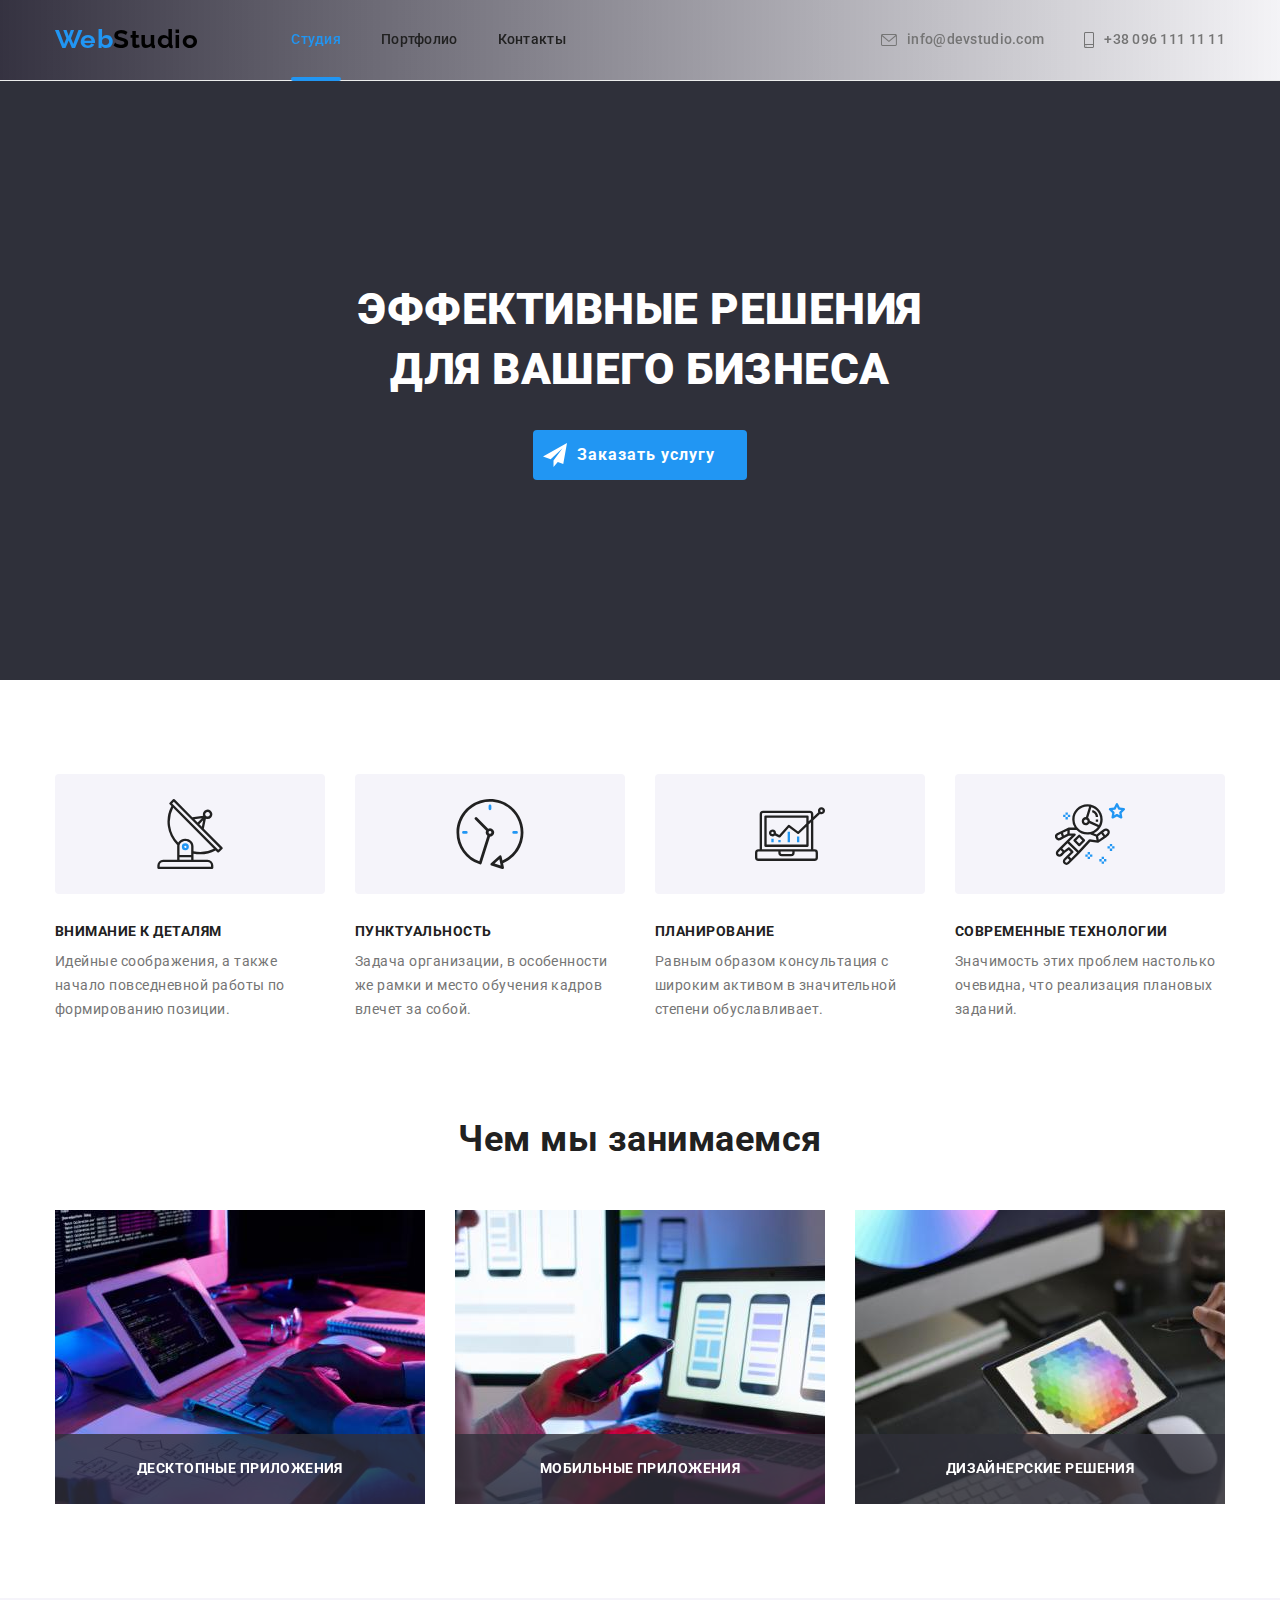
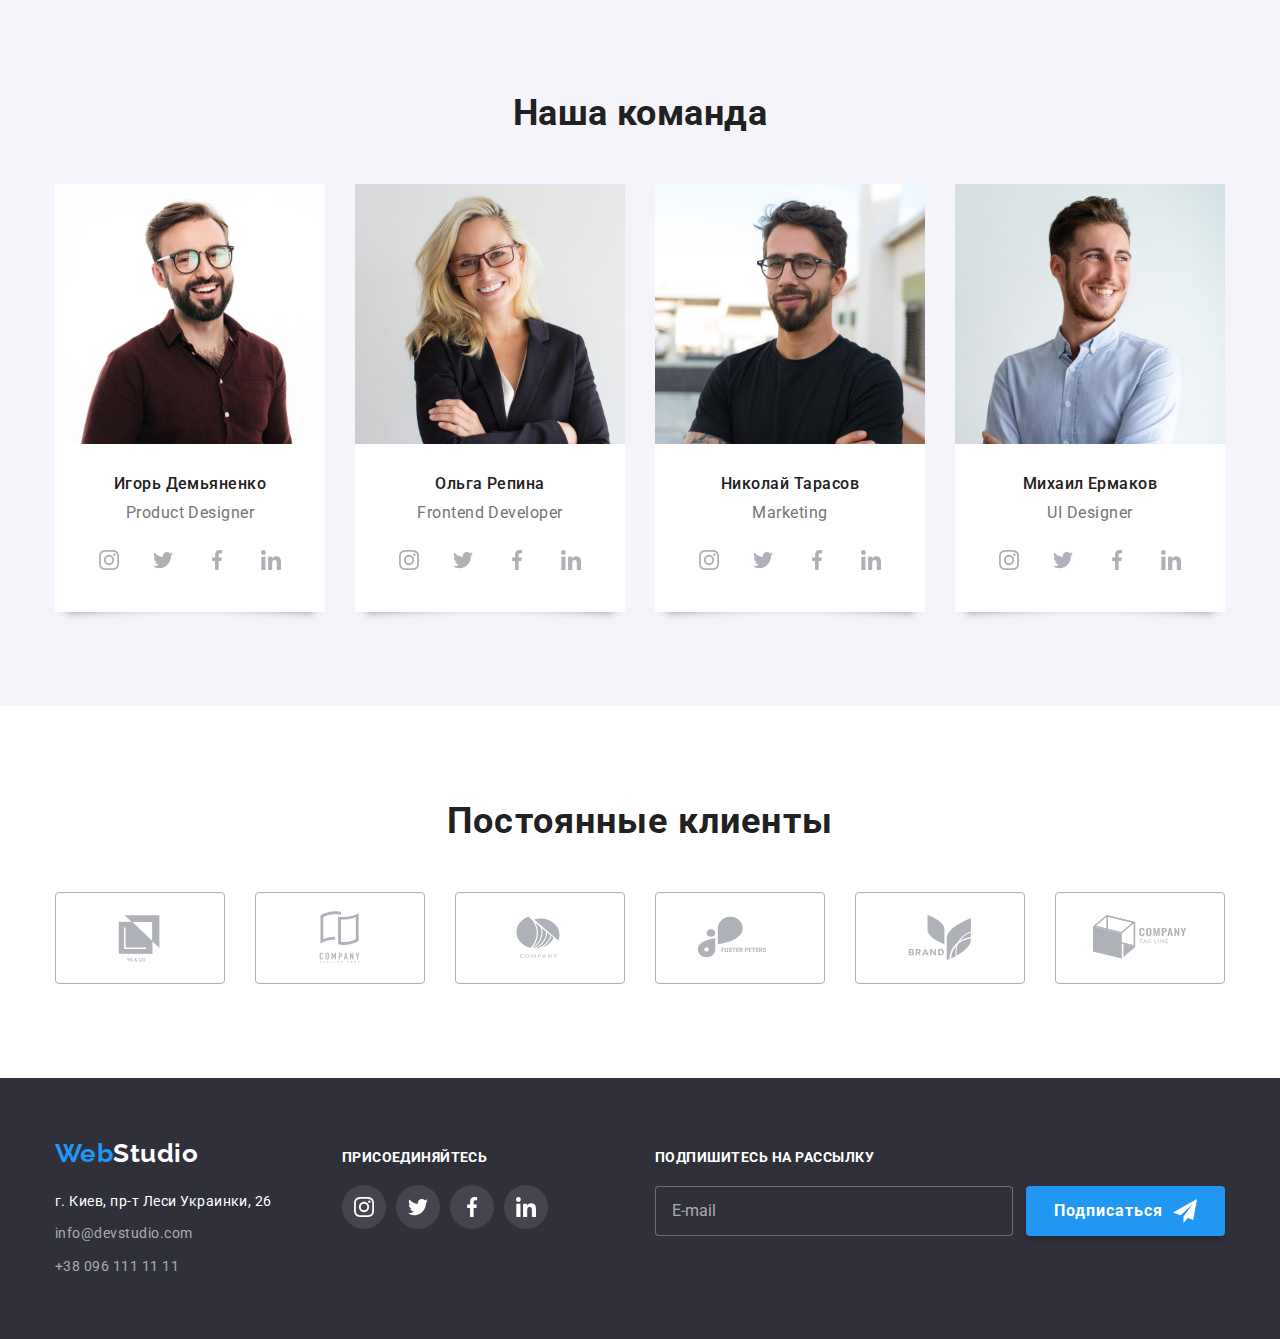
==== commit 90721430: "final" ====
--- a/index.html
+++ b/index.html
@@ -9,19 +9,17 @@
     <!-- Сначала шрифт, потом нормализатор -->
     <link rel="stylesheet"
         href="https://fonts.googleapis.com/css2?family=Raleway:wght@700&family=Roboto:wght@400;500;700;900&display=swap">
-    <link rel="stylesheet"
-        href="https://cdnjs.cloudflare.com/ajax/libs/modern-normalize/1.0.0/modern-normalize.min.css" />
     <!-- Потом ваши стили -->
-    <link rel="stylesheet" href="./css/common.css">
+    <link rel="stylesheet" href="./css/main.min.css">
 </head>
 
 <body class="page">
     <!--шапка сайта-->
     <header class="header">
-        <div class="container header__container">
-            <a href="/index.html" lang="en" class="logo"><span class="logo__accent-word">Web</span>Studio</a>
+        <div class="header__container">
+            <a class="logo" href="/index.html" lang="en"><span class="logo__accent-word">Web</span>Studio</a>
             <nav class="navigation">
-                <ul class="list navigation__list">
+                <ul class="navigation__list">
                     <li class=" navigation__item"><a href="./index.html"
                             class="navigation__link navigation__link--current">Студия</a>
                     </li>
@@ -29,7 +27,7 @@
                     <li class=" navigation__item"><a href="#" class="navigation__link">Контакты</a></li>
                 </ul>
             </nav>
-            <ul class="list contacts">
+            <ul class="contacts">
                 <li class=" contacts__item">
                     <a href="mailto:info@devstudio.com" target="_blank" class="contacts__link ">
                         <svg class="contacts__icon" width="16" height="12">
@@ -48,18 +46,18 @@
     <main>
         <!--Герой -->
         <section class="hero">
-            <div class="container hero__container">
+            <div class="hero__container">
                 <h1 class="hero__title"> <span class="hero__accent-word">Эффективные</span> решения для&nbsp;вашего
                     бизнеса </h1>
-                <button type="button" class="button hero__button" data-modal-open>
+                <button type="button" class="hero__button" data-modal-open>
                     Заказать услугу
                 </button>
             </div>
         </section>
         <!--преимущества -->
-        <section class="section advantages">
+        <section class="advantages">
             <div class="container">
-                <ul class="list advanteges__list">
+                <ul class="advanteges__list">
                     <li class="advanteges__content">
                         <div class="advanteges__box" aria-label="icon-antenna">
                             <span class="visually-hidden">
@@ -76,7 +74,7 @@
                                 позиции.</p>
                         </div>
                     </li>
-                    <li class=".advanteges__content">
+                    <li class="advanteges__content">
                         <div class="advanteges__box" aria-label=" icon-clock">
                             <span class="visually-hidden">
                                 icon-clock
@@ -93,7 +91,7 @@
                                 за собой.</p>
                         </div>
                     </li>
-                    <li class=".advanteges__content">
+                    <li class="advanteges__content">
                         <div class="advanteges__box" aria-label=" icon-diagram">
                             <span class="visually-hidden">
                                 icon-diagram
@@ -109,7 +107,7 @@
                                 обуславливает.</p>
                         </div>
                     </li>
-                    <li class=".advanteges__content">
+                    <li class="advanteges__content">
                         <div class="advanteges__box" aria-label="icon-astronaut">
                             <span class="visually-hidden">
                                 icon-astronaut
@@ -129,10 +127,10 @@
             </div>
         </section>
         <!--Чем мы занимаемся  -->
-        <section class="section activity">
-            <div class="container activity__container">
-                <h2 class=" activity__title">Чем мы занимаемся</h2>
-                <ul class="list activity__list">
+        <section class="activity">
+            <div class="activity__container">
+                <h2 class="activity__title">Чем мы занимаемся</h2>
+                <ul class="activity__list">
                     <li class="activity__box">
                         <img src="./images/activity/activity1.jpg" alt="Компьютер" />
                         <div class="activity__thumb">
@@ -155,7 +153,7 @@
             </div>
         </section>
         <!--Наша команда -->
-        <section class="section team">
+        <section class="team">
             <div class="container">
                 <h2 class="team__title">Наша команда</h2>
                 <ul class="team__list">
@@ -325,7 +323,7 @@
                 <ul class="our-client__list">
                     <li class="our-client__item">
                         <a class="our-client__link" href="">
-                            <svg class="our-client__icon svg-animation" width="106" height="60">
+                            <svg class="our-client__icon" width="106" height="60">
                                 <use href="./images/icons.svg#icon-client-logo-1"></use>
                             </svg>
                         </a>
@@ -372,69 +370,70 @@
     </main>
     <!-- Футер -->
     <footer class="footer">
-        <div class="container footer__container">
-            <div class="adress footer__adress ">
+        <div class="footer__container">
+            <div class="adress">
                 <a href="/index.html" lang="en" class="adress__logo"><span class="logo__accent">Web</span>Studio</a>
-                <address class="adress__list">
-                    <ul class="list">
-                        <li class="adress__item"><a href="https://cutt.ly/HHQWCcf" rel="noopener noreferrer"
-                                target="_blank" class="adress adress__map">г.
+                <address class="adress__box">
+                    <ul class="adress__list">
+                        <li class="adress__item"><a class="adress__map" href="https://cutt.ly/HHQWCcf"
+                                rel="noopener noreferrer" target="_blank">г.
                                 Киев, пр-т Леси Украинки, 26</a></li>
-                        <li class="adress__item"><a href="mailto:info@devstudio.com" target="_blank" lang="en"
-                                class="adress">
+                        <li class="adress__item"><a class="adress__link" href="mailto:info@devstudio.com" target="_blank"
+                                lang="en">
                                 info&#64devstudio.com
                             </a></li>
-                        <li class="adress__item"><a href="tel:+380961111111" target="_blank" class="adress"> +38 096
+                        <li class="adress__item"><a class="adress__link" href="tel:+380961111111" target="_blank"> +38
+                                096
                                 111
                                 11
                                 11 </a></li>
                     </ul>
                 </address>
             </div>
-            <div class="socials footer__socials">
-                <h2 class="socials__title">присоединяйтесь</h2>
-                <ul class=" list socials__list">
-                    <li class="socials__item">
-                        <a class="socials__link" href="">
-                            <svg class="socials__icon socials__icon--footer" width="20" height="20">
+            <div class="subscribe">
+                <h2 class="subscribe__title">присоединяйтесь</h2>
+                <ul class="subscribe__list">
+                    <li class="subscribe__item">
+                        <a class="subscribe__link" href="">
+                            <svg class="subscribe__icon" width="20" height="20">
                                 <use href="./images/icons.svg#icon-instagram"></use>
                             </svg>
                         </a>
                     </li>
-                    <li class="socials__item">
-                        <a class="socials__link" href="">
-                            <svg class="socials__icon socials__icon--footer" width="20" height="20">
+                    <li class="subscribe__item">
+                        <a class="subscribe__link" href="">
+                            <svg class="subscribe__icon" width="20" height="20">
                                 <use href="./images/icons.svg#icon-twitter"></use>
                             </svg>
                         </a>
                     </li>
-                    <li class="socials__item">
-                        <a class="socials__link" href="">
-                            <svg class="socials__icon socials__icon--footer" width="20" height="20">
+                    <li class="subscribe__item">
+                        <a class="subscribe__link" href="">
+                            <svg class="subscribe__icon" width="20" height="20">
                                 <use href="./images/icons.svg#icon-facebook"></use>
                             </svg>
                         </a>
                     </li>
-                    <li class="socials__item">
-                        <a class="socials__link" href="">
-                            <svg class="socials__icon socials__icon--footer" width="20" height="20">
+                    <li class="subscribe__item">
+                        <a class="subscribe__link" href="">
+                            <svg class="subscribe__icon" width="20" height="20">
                                 <use href="./images/icons.svg#icon-linkedin"></use>
                             </svg>
                         </a>
                     </li>
                 </ul>
             </div>
-            <form class="action-form" method="post">
+            <form class="action-form">
                 <div class="action-form__field">
                     <label class="action-form__label" for="mail">Подпишитесь на рассылку</label>
-                    <input class="action-form__mail" type="email" name="mail" id="mail" placeholder="E-mail">
+                    <input class="action-form__mail" type="email" name="mail" id="mail" placeholder="E-mail" required>
                 </div>
                 <button class="action-form__button" type="submit">Подписаться</button>
             </form>
         </div>
     </footer>
     <!-- modal form -->
-    <div class="backdrop hidden" data-modal method="post">
+    <div class="backdrop hidden" data-modal>
         <form class="form" autocomplete="on">
             <button type="button" class="form__close-button" data-modal-close>
                 <svg class="form__close-icon" width="18" height="18">
@@ -485,9 +484,8 @@
                         <use href="./images/icons.svg#accept-icon"></use>
                     </svg>
                     <span class="agreements__word">Соглашаюсь</span>
-                    &nbsp;с рассылкой и принимаю <a href="https://www.instagram.com/1valent/" class="agreements__link"
-                        target="_blank">Условия
-                        договора</a>
+                    &nbsp;с рассылкой и принимаю<a href="https://www.instagram.com/1valent/" class="agreements__link"
+                        target="_blank">&nbsp;Условия договора</a>
                 </label>
             </div>
 
@@ -496,9 +494,9 @@
     </div>
     <!-- help-button -->
     <div class="help">
-        <a href="#" class="help__link">
+        <a href="" class="help__link">
             <div class="help__tip">
-                <b>А может лучше на завод&quest;&excl;</b>
+                А может лучше на завод&quest;&excl;
             </div>
         </a>
     </div>
--- a/css/main.min.css
+++ b/css/main.min.css
@@ -0,0 +1 @@
+/*! modern-normalize v1.1.0 | MIT License | https://github.com/sindresorhus/modern-normalize */*,::before,::after{-webkit-box-sizing:border-box;box-sizing:border-box}html{line-height:1.15;-webkit-text-size-adjust:100%;-moz-tab-size:4;-o-tab-size:4;tab-size:4}body{margin:0;font-family:system-ui,-apple-system,"Segoe UI",Roboto,Helvetica,Arial,sans-serif,"Apple Color Emoji","Segoe UI Emoji"}hr{height:0;color:inherit}abbr[title]{-webkit-text-decoration:underline dotted;text-decoration:underline dotted}b,strong{font-weight:bolder}code,kbd,samp,pre{font-family:ui-monospace,SFMono-Regular,Consolas,"Liberation Mono",Menlo,monospace;font-size:1em}small{font-size:80%}sub,sup{font-size:75%;line-height:0;position:relative;vertical-align:baseline}sub{bottom:-0.25em}sup{top:-0.5em}table{text-indent:0;border-color:inherit}button,input,optgroup,select,textarea{font-family:inherit;font-size:100%;line-height:1.15;margin:0}button,select{text-transform:none}button,[type=button],[type=reset],[type=submit]{-webkit-appearance:button}::-moz-focus-inner{border-style:none;padding:0}:-moz-focusring{outline:1px dotted ButtonText}:-moz-ui-invalid{box-shadow:none}legend{padding:0}progress{vertical-align:baseline}::-webkit-inner-spin-button,::-webkit-outer-spin-button{height:auto}[type=search]{-webkit-appearance:textfield;outline-offset:-2px}::-webkit-search-decoration{-webkit-appearance:none}::-webkit-file-upload-button{-webkit-appearance:button;font:inherit}summary{display:list-item}li,input,a,button,textarea{outline:rgba(0,0,0,0)}h1,h2,h3,p{margin-top:0;margin-bottom:0}img,svg{display:block}textarea{resize:none}.subscribe__list,.adress__list,.activity__list,.advanteges__list,.contacts,.navigation__list{list-style:none;padding:0;margin:0}.team,.activity,.advantages{padding:94px 0}.footer__container,.activity__container,.hero__container,.header__container{width:1200px;padding:0 15px;margin:0 auto}.hero__button{border:1px;cursor:pointer;border-radius:4px;font-size:16px}.adress__link,.adress__map{color:rgba(255,255,255,.6);font-style:normal;font-size:14px;line-height:1.7;text-decoration:none}@-webkit-keyframes changeBgGradient{0%{background-image:-webkit-gradient(linear, left top, right top, from(rgba(47, 48, 58, 0.4)), to(rgba(47, 48, 58, 0.4))),url(../images/hero-img.jpg);background-image:linear-gradient(to right, rgba(47, 48, 58, 0.4), rgba(47, 48, 58, 0.4)),url(../images/hero-img.jpg)}46%{background-image:-webkit-gradient(linear, left top, right top, from(rgba(47, 48, 58, 0.4)), to(rgba(47, 48, 58, 0.4))),url(../images/hero-img.jpg);background-image:linear-gradient(to right, rgba(47, 48, 58, 0.4), rgba(47, 48, 58, 0.4)),url(../images/hero-img.jpg)}47%{background-image:-webkit-gradient(linear, left top, right top, color-stop(25%, rgba(255, 255, 255, 0.1)), to(rgba(47, 48, 58, 0.4))),url(../images/hero-img.jpg);background-image:linear-gradient(to right, rgba(255, 255, 255, 0.1) 25%, rgba(47, 48, 58, 0.4)),url(../images/hero-img.jpg)}48%{background-image:-webkit-gradient(linear, left top, right top, from(rgba(255, 255, 255, 0.1)), to(rgba(47, 48, 58, 0.4))),url(../images/hero-img.jpg);background-image:linear-gradient(to right, rgba(255, 255, 255, 0.1), rgba(47, 48, 58, 0.4)),url(../images/hero-img.jpg)}49%{background-image:-webkit-gradient(linear, left top, right top, color-stop(75%, rgba(255, 255, 255, 0.1)), to(rgba(47, 48, 58, 0.4))),url(../images/hero-img.jpg);background-image:linear-gradient(to right, rgba(255, 255, 255, 0.1) 75%, rgba(47, 48, 58, 0.4)),url(../images/hero-img.jpg)}50%{background-image:-webkit-gradient(linear, left top, right top, from(rgba(255, 255, 255, 0.1)), to(rgba(255, 255, 255, 0.1))),url(../images/hero-img.jpg);background-image:linear-gradient(to right, rgba(255, 255, 255, 0.1), rgba(255, 255, 255, 0.1)),url(../images/hero-img.jpg)}51%{background-image:-webkit-gradient(linear, left top, right top, color-stop(25%, rgba(47, 48, 58, 0.4)), to(rgba(255, 255, 255, 0.1))),url(../images/hero-img.jpg);background-image:linear-gradient(to right, rgba(47, 48, 58, 0.4) 25%, rgba(255, 255, 255, 0.1)),url(../images/hero-img.jpg)}52%{background-image:-webkit-gradient(linear, left top, right top, from(rgba(47, 48, 58, 0.4)), to(rgba(255, 255, 255, 0.1))),url(../images/hero-img.jpg);background-image:linear-gradient(to right, rgba(47, 48, 58, 0.4), rgba(255, 255, 255, 0.1)),url(../images/hero-img.jpg)}53%{background-image:-webkit-gradient(linear, left top, right top, color-stop(75%, rgba(47, 48, 58, 0.4)), to(rgba(255, 255, 255, 0.1))),url(../images/hero-img.jpg);background-image:linear-gradient(to right, rgba(47, 48, 58, 0.4) 75%, rgba(255, 255, 255, 0.1)),url(../images/hero-img.jpg)}54%{background-image:-webkit-gradient(linear, left top, right top, from(rgba(47, 48, 58, 0.4)), to(rgba(47, 48, 58, 0.4))),url(../images/hero-img.jpg);background-image:linear-gradient(to right, rgba(47, 48, 58, 0.4), rgba(47, 48, 58, 0.4)),url(../images/hero-img.jpg)}100%{background-image:-webkit-gradient(linear, left top, right top, from(rgba(47, 48, 58, 0.4)), to(rgba(47, 48, 58, 0.4))),url(../images/hero-img.jpg);background-image:linear-gradient(to right, rgba(47, 48, 58, 0.4), rgba(47, 48, 58, 0.4)),url(../images/hero-img.jpg)}}@keyframes changeBgGradient{0%{background-image:-webkit-gradient(linear, left top, right top, from(rgba(47, 48, 58, 0.4)), to(rgba(47, 48, 58, 0.4))),url(../images/hero-img.jpg);background-image:linear-gradient(to right, rgba(47, 48, 58, 0.4), rgba(47, 48, 58, 0.4)),url(../images/hero-img.jpg)}46%{background-image:-webkit-gradient(linear, left top, right top, from(rgba(47, 48, 58, 0.4)), to(rgba(47, 48, 58, 0.4))),url(../images/hero-img.jpg);background-image:linear-gradient(to right, rgba(47, 48, 58, 0.4), rgba(47, 48, 58, 0.4)),url(../images/hero-img.jpg)}47%{background-image:-webkit-gradient(linear, left top, right top, color-stop(25%, rgba(255, 255, 255, 0.1)), to(rgba(47, 48, 58, 0.4))),url(../images/hero-img.jpg);background-image:linear-gradient(to right, rgba(255, 255, 255, 0.1) 25%, rgba(47, 48, 58, 0.4)),url(../images/hero-img.jpg)}48%{background-image:-webkit-gradient(linear, left top, right top, from(rgba(255, 255, 255, 0.1)), to(rgba(47, 48, 58, 0.4))),url(../images/hero-img.jpg);background-image:linear-gradient(to right, rgba(255, 255, 255, 0.1), rgba(47, 48, 58, 0.4)),url(../images/hero-img.jpg)}49%{background-image:-webkit-gradient(linear, left top, right top, color-stop(75%, rgba(255, 255, 255, 0.1)), to(rgba(47, 48, 58, 0.4))),url(../images/hero-img.jpg);background-image:linear-gradient(to right, rgba(255, 255, 255, 0.1) 75%, rgba(47, 48, 58, 0.4)),url(../images/hero-img.jpg)}50%{background-image:-webkit-gradient(linear, left top, right top, from(rgba(255, 255, 255, 0.1)), to(rgba(255, 255, 255, 0.1))),url(../images/hero-img.jpg);background-image:linear-gradient(to right, rgba(255, 255, 255, 0.1), rgba(255, 255, 255, 0.1)),url(../images/hero-img.jpg)}51%{background-image:-webkit-gradient(linear, left top, right top, color-stop(25%, rgba(47, 48, 58, 0.4)), to(rgba(255, 255, 255, 0.1))),url(../images/hero-img.jpg);background-image:linear-gradient(to right, rgba(47, 48, 58, 0.4) 25%, rgba(255, 255, 255, 0.1)),url(../images/hero-img.jpg)}52%{background-image:-webkit-gradient(linear, left top, right top, from(rgba(47, 48, 58, 0.4)), to(rgba(255, 255, 255, 0.1))),url(../images/hero-img.jpg);background-image:linear-gradient(to right, rgba(47, 48, 58, 0.4), rgba(255, 255, 255, 0.1)),url(../images/hero-img.jpg)}53%{background-image:-webkit-gradient(linear, left top, right top, color-stop(75%, rgba(47, 48, 58, 0.4)), to(rgba(255, 255, 255, 0.1))),url(../images/hero-img.jpg);background-image:linear-gradient(to right, rgba(47, 48, 58, 0.4) 75%, rgba(255, 255, 255, 0.1)),url(../images/hero-img.jpg)}54%{background-image:-webkit-gradient(linear, left top, right top, from(rgba(47, 48, 58, 0.4)), to(rgba(47, 48, 58, 0.4))),url(../images/hero-img.jpg);background-image:linear-gradient(to right, rgba(47, 48, 58, 0.4), rgba(47, 48, 58, 0.4)),url(../images/hero-img.jpg)}100%{background-image:-webkit-gradient(linear, left top, right top, from(rgba(47, 48, 58, 0.4)), to(rgba(47, 48, 58, 0.4))),url(../images/hero-img.jpg);background-image:linear-gradient(to right, rgba(47, 48, 58, 0.4), rgba(47, 48, 58, 0.4)),url(../images/hero-img.jpg)}}@-webkit-keyframes changeColor{0%{color:#fff}92%{color:#fff}94%{color:#2196f3}96%{color:#fff}98%{color:#2196f3}100%{color:#fff}}@keyframes changeColor{0%{color:#fff}92%{color:#fff}94%{color:#2196f3}96%{color:#fff}98%{color:#2196f3}100%{color:#fff}}@-webkit-keyframes changeIconPosition{0%{-webkit-transform:translate(0, 0) scale(1);transform:translate(0, 0) scale(1)}50%{-webkit-transform:translate(50px, -50px) scale(0.1);transform:translate(50px, -50px) scale(0.1);opacity:0}60%{-webkit-transform:translate(-50px, 50px) scale(2);transform:translate(-50px, 50px) scale(2);opacity:0}100%{-webkit-transform:translate(0, 0) scale(1);transform:translate(0, 0) scale(1)}}@keyframes changeIconPosition{0%{-webkit-transform:translate(0, 0) scale(1);transform:translate(0, 0) scale(1)}50%{-webkit-transform:translate(50px, -50px) scale(0.1);transform:translate(50px, -50px) scale(0.1);opacity:0}60%{-webkit-transform:translate(-50px, 50px) scale(2);transform:translate(-50px, 50px) scale(2);opacity:0}100%{-webkit-transform:translate(0, 0) scale(1);transform:translate(0, 0) scale(1)}}@-webkit-keyframes formWordAccent{0%{color:#2196f3}50%{color:#ffd500}100%{color:#2196f3}}@keyframes formWordAccent{0%{color:#2196f3}50%{color:#ffd500}100%{color:#2196f3}}@-webkit-keyframes helpIcon{0%{opacity:0;-webkit-transform:scale(0.8);transform:scale(0.8)}5%{opacity:1;-webkit-transform:scale(1.2);transform:scale(1.2)}10%{opacity:1;-webkit-transform:scale(1);transform:scale(1)}90%{opacity:1;-webkit-transform:scale(1);transform:scale(1)}95%{opacity:1;-webkit-transform:scale(1.2);transform:scale(1.2)}100%{opacity:0;-webkit-transform:scale(0.8);transform:scale(0.8)}}@keyframes helpIcon{0%{opacity:0;-webkit-transform:scale(0.8);transform:scale(0.8)}5%{opacity:1;-webkit-transform:scale(1.2);transform:scale(1.2)}10%{opacity:1;-webkit-transform:scale(1);transform:scale(1)}90%{opacity:1;-webkit-transform:scale(1);transform:scale(1)}95%{opacity:1;-webkit-transform:scale(1.2);transform:scale(1.2)}100%{opacity:0;-webkit-transform:scale(0.8);transform:scale(0.8)}}.visually-hidden{position:absolute;white-space:nowrap;width:1px;height:1px;overflow:hidden;border:0;padding:0;clip:rect(0 0 0 0);-webkit-clip-path:inset(50%);clip-path:inset(50%);margin:-1px}.page{color:#212121;font-family:Roboto,sans-serif;letter-spacing:.03em;padding-top:80px}.header{position:fixed;top:0;left:0;width:100%;border-bottom:1px solid #ececec;background:-webkit-gradient(linear, left top, right top, from(rgba(31, 28, 44, 0.9)), to(rgba(146, 141, 171, 0.1)));background:linear-gradient(to right, rgba(31, 28, 44, 0.9), rgba(146, 141, 171, 0.1))}.header__container{display:-webkit-box;display:-ms-flexbox;display:flex;-webkit-box-align:center;-ms-flex-align:center;align-items:center;margin:0 auto}.logo{text-decoration:none;padding:24px 0;margin-right:93px;color:#000;font-family:Raleway;font-weight:700;font-size:26px;line-height:1.2}.logo__accent-word{color:#2196f3}.navigation__list{display:-webkit-box;display:-ms-flexbox;display:flex;margin:0;padding:22px 0}.navigation__item:not(:last-child),.contacts__item:not(:last-child){margin-right:40px}.navigation__link{position:relative;display:block;padding:10px 0;color:#212121;letter-spacing:.02em;font-weight:500;font-size:14px;line-height:1.14;text-decoration:none;-webkit-transition:color 500ms cubic-bezier(0.4, 0, 0.2, 1);transition:color 500ms cubic-bezier(0.4, 0, 0.2, 1)}.navigation__link:hover,.navigation__link:focus{color:#2196f3}.navigation__link--current{color:#2196f3}.navigation__link--current::after{content:"";position:absolute;display:block;left:0;bottom:-23px;width:100%;height:4px;border-radius:2px;background-color:#2196f3}.contacts{display:-webkit-box;display:-ms-flexbox;display:flex;margin:0;margin-left:auto;padding:22px 0}.contacts__link{display:-webkit-box;display:-ms-flexbox;display:flex;-webkit-box-align:center;-ms-flex-align:center;align-items:center;padding:10px 0;color:#757575;letter-spacing:.02em;font-weight:500;font-size:14px;line-height:1.14;text-decoration:none;-webkit-transition:color 500ms cubic-bezier(0.4, 0, 0.2, 1);transition:color 500ms cubic-bezier(0.4, 0, 0.2, 1)}.contacts__link:hover,.contacts__link:focus{color:#2196f3}.contacts__icon{display:block;margin-right:10px;fill:#757575;-webkit-transition:fill 500ms cubic-bezier(0.4, 0, 0.2, 1);transition:fill 500ms cubic-bezier(0.4, 0, 0.2, 1)}.contacts__link:hover .contacts__icon,.contacts__link:focus .contacts__icon{fill:#2196f3}.hero{max-width:1600px;height:600px;margin:0 auto;padding:200px 0;background-color:#2f303a;-webkit-animation-name:changeBgGradient;animation-name:changeBgGradient;-webkit-animation-iteration-count:infinite;animation-iteration-count:infinite;-webkit-animation-timing-function:ease-in-out;animation-timing-function:ease-in-out;-webkit-animation-duration:10000ms;animation-duration:10000ms;-webkit-animation-direction:alternate;animation-direction:alternate;background-position:center;background-repeat:no-repeat;background-size:cover}.hero__container{text-align:center}.hero__title{width:696px;margin:0 auto;margin-bottom:30px;color:#fff;font-weight:900;font-size:44px;line-height:1.36;text-transform:uppercase;text-align:center}.hero__accent-word{-webkit-animation-name:changeColor;animation-name:changeColor;-webkit-animation-iteration-count:infinite;animation-iteration-count:infinite;-webkit-animation-timing-function:ease-in;animation-timing-function:ease-in;-webkit-animation-duration:10000ms;animation-duration:10000ms;-webkit-animation-direction:normal;animation-direction:normal}.hero__button{display:-webkit-inline-box;display:-ms-inline-flexbox;display:inline-flex;text-align:center;-webkit-box-pack:center;-ms-flex-pack:center;justify-content:center;margin:0 auto;letter-spacing:.06em;padding:10px 32px;padding-left:0;color:#fff;background-color:#2196f3;font-weight:700;line-height:1.9;-webkit-transition:background-color 500ms cubic-bezier(0.4, 0, 0.2, 1);transition:background-color 500ms cubic-bezier(0.4, 0, 0.2, 1)}.hero__button:hover,.hero__button:focus{background-color:#188ce8}.hero__button::before{content:"";margin:3px 10px 0;background-image:url(../images/modal-theme-icons/icon-send.svg);width:24px;height:24px;background-size:contain;-webkit-transform:translate(0, 0) scale(1);transform:translate(0, 0) scale(1);-webkit-transition:-webkit-transform 500ms cubic-bezier(0.4, 0, 0.2, 1);transition:-webkit-transform 500ms cubic-bezier(0.4, 0, 0.2, 1);transition:transform 500ms cubic-bezier(0.4, 0, 0.2, 1);transition:transform 500ms cubic-bezier(0.4, 0, 0.2, 1), -webkit-transform 500ms cubic-bezier(0.4, 0, 0.2, 1)}.hero__button:hover::before,.hero__button:focus::before{-webkit-animation:changeIconPosition 2000ms ease;animation:changeIconPosition 2000ms ease}.advantages{padding-bottom:0}.container{width:1200px;padding:0 15px;margin:0 auto}.advanteges__list{display:-webkit-box;display:-ms-flexbox;display:flex}.advanteges__content:not(:first-child){margin-left:30px}.advanteges__box{display:-webkit-box;display:-ms-flexbox;display:flex;width:270px;height:120px;background:#f5f4fa;border-radius:4px;-webkit-box-align:center;-ms-flex-align:center;align-items:center;-webkit-box-pack:center;-ms-flex-pack:center;justify-content:center}.advanteges__description{width:270px;height:130px;padding-top:30px}.advantages__title{font-size:14px;line-height:1.14;text-transform:uppercase;margin-bottom:10px}.advantages__text{color:#757575;font-size:14px;line-height:1.7}.activity{margin-top:0}.activity__container{-ms-flex-wrap:wrap;flex-wrap:wrap;margin:0 auto}.activity__title{font-size:36px;line-height:1.17;text-align:center;margin-bottom:50px}.activity__list{display:-webkit-box;display:-ms-flexbox;display:flex}.activity__box{width:370px;height:294px;position:relative}.activity__box:not(:last-child){margin-right:30px}.activity__thumb{display:-webkit-box;display:-ms-flexbox;display:flex;-webkit-box-pack:center;-ms-flex-pack:center;justify-content:center;-webkit-box-align:center;-ms-flex-align:center;align-items:center;position:absolute;left:0;bottom:0;width:370px;height:70px;background:rgba(47,48,58,.8)}.activity__text{font-weight:700;font-size:14px;line-height:1.14;text-align:center;letter-spacing:.03em;text-transform:uppercase;-ms-flex-wrap:nowrap;flex-wrap:nowrap;color:#fff}.team{background-color:#f5f4fa}.team__title{text-align:center;margin:0 auto 50px;font-size:36px;line-height:1.17}.team__list{display:-webkit-box;display:-ms-flexbox;display:flex;list-style:none;padding:0;margin:0}.team__item:not(:last-child){margin-right:30px}.team__shadow{position:relative;width:270px;height:428px;z-index:0}.team__shadow:before,.team__shadow:after{position:absolute;content:"";z-index:-1;bottom:20px;left:10px;width:50%;top:90%;background-color:#212121;max-width:270px;-webkit-box-shadow:0px 16px 10px rgba(0,0,0,.5);box-shadow:0px 16px 10px rgba(0,0,0,.5);-webkit-transform:rotate(-3deg);transform:rotate(-3deg)}.team__shadow:after{-webkit-transform:rotate(3deg);transform:rotate(3deg);right:10px;left:auto}.team__description{padding:30px 0;background-color:#fff}.team__sub-title{margin-bottom:10px;font-weight:500;font-size:16px;line-height:1.19;text-align:center}.team__text{color:#757575;font-size:16px;line-height:1.19;text-align:center;margin-bottom:16px}.socials__list{display:-webkit-box;display:-ms-flexbox;display:flex;-webkit-box-pack:center;-ms-flex-pack:center;justify-content:center;text-align:center;list-style:none;padding:0;margin:0}.socials__item:not(:last-child){margin-right:10px}.socials__link{display:-webkit-box;display:-ms-flexbox;display:flex;-webkit-box-align:center;-ms-flex-align:center;align-items:center;-webkit-box-pack:center;-ms-flex-pack:center;justify-content:center;background-color:rgba(255,255,255,.1);width:44px;height:44px;border-radius:50%;-webkit-transition:background-color 500ms cubic-bezier(0.4, 0, 0.2, 1);transition:background-color 500ms cubic-bezier(0.4, 0, 0.2, 1)}.socials__link:hover,.socials__link:focus{background-color:#2196f3}.socials__icon{fill:#afb1b8;-webkit-transition:fill 500ms cubic-bezier(0.4, 0, 0.2, 1);transition:fill 500ms cubic-bezier(0.4, 0, 0.2, 1)}.socials__link:hover .socials__icon,.socials__link:focus .socials__icon{fill:#fff}.our-client{padding:94px 0}.our-client__title{font-weight:700;font-size:36px;line-height:1.17;text-align:center;letter-spacing:.03em;color:#212121;margin-bottom:50px}.our-client__list{display:-webkit-box;display:-ms-flexbox;display:flex;-webkit-box-align:center;-ms-flex-align:center;align-items:center;list-style:none;padding:0;margin:0}.our-client__item{-ms-flex-preferred-size:calc(100% - 25px);flex-basis:calc(100% - 25px);height:92px}.our-client__item:not(:first-child){margin-left:30px}.our-client__link{display:-webkit-box;display:-ms-flexbox;display:flex;-webkit-box-pack:center;-ms-flex-pack:center;justify-content:center;-webkit-box-align:center;-ms-flex-align:center;align-items:center;width:100%;height:100%;border:1px solid #afb1b8;border-radius:4px;-webkit-transition:border-color 500ms cubic-bezier(0.4, 0, 0.2, 1);transition:border-color 500ms cubic-bezier(0.4, 0, 0.2, 1)}.our-client__link:hover,.our-client__link:focus{border-color:#2196f3}.our-client__icon{fill:#afb1b8;-webkit-transition:fill 500ms cubic-bezier(0.4, 0, 0.2, 1);transition:fill 500ms cubic-bezier(0.4, 0, 0.2, 1)}.our-client__link:hover .our-client__icon,.our-client__link:focus .our-client__icon{fill:#2196f3}.footer{padding:60px 0;color:#fff;background-color:#2f303a}.footer__container{display:-webkit-box;display:-ms-flexbox;display:flex;-webkit-box-align:baseline;-ms-flex-align:baseline;align-items:baseline}.adress{margin-right:70px}.adress__logo{color:#fff;font-family:Raleway;font-weight:700;font-size:26px;line-height:1.2;text-decoration:none}.logo__accent{color:#2196f3}.adress__box{margin-top:20px}.adress__item:not(:last-child){margin-bottom:9px}.adress__map{color:#fff}.subscribe__title{color:#fff;font-weight:700;font-size:14px;line-height:16px;letter-spacing:.03em;text-transform:uppercase;margin-bottom:20px}.subscribe__list{display:-webkit-box;display:-ms-flexbox;display:flex;-webkit-box-align:center;-ms-flex-align:center;align-items:center;-webkit-box-pack:center;-ms-flex-pack:center;justify-content:center}.subscribe__item{margin-bottom:9px}.subscribe__item:not(:first-child){margin-left:10px}.subscribe__link{display:-webkit-box;display:-ms-flexbox;display:flex;-webkit-box-align:center;-ms-flex-align:center;align-items:center;-webkit-box-pack:center;-ms-flex-pack:center;justify-content:center;background-color:rgba(255,255,255,.1);width:44px;height:44px;border-radius:50%;-webkit-transition:background-color 500ms cubic-bezier(0.4, 0, 0.2, 1);transition:background-color 500ms cubic-bezier(0.4, 0, 0.2, 1)}.subscribe__link:hover,.subscribe__link:focus{background-color:#2196f3}.subscribe__icon{fill:#fff;-webkit-transition:fill 500ms cubic-bezier(0.4, 0, 0.2, 1);transition:fill 500ms cubic-bezier(0.4, 0, 0.2, 1)}.action-form{position:relative;width:570px;height:86px;margin-left:auto}.action-form__field{display:-webkit-box;display:-ms-flexbox;display:flex;-webkit-box-orient:vertical;-webkit-box-direction:normal;-ms-flex-direction:column;flex-direction:column;font-weight:700;font-size:14px;line-height:1.14;text-transform:uppercase;color:#fff}.action-form__label{margin-bottom:20px}.action-form__mail{width:358px;height:50px;padding:15px 0 15px 16px;background-color:#2f303a;color:#fff;border:1px solid rgba(255,255,255,.3);border-radius:4px;cursor:pointer;-webkit-transition:border 500ms cubic-bezier(0.4, 0, 0.2, 1);transition:border 500ms cubic-bezier(0.4, 0, 0.2, 1)}.action-form__mail::-webkit-input-placeholder{font-size:16px;line-height:1.25;color:rgba(255,255,255,.6)}.action-form__mail::-moz-placeholder{font-size:16px;line-height:1.25;color:rgba(255,255,255,.6)}.action-form__mail:-ms-input-placeholder{font-size:16px;line-height:1.25;color:rgba(255,255,255,.6)}.action-form__mail::-ms-input-placeholder{font-size:16px;line-height:1.25;color:rgba(255,255,255,.6)}.action-form__mail::placeholder{font-size:16px;line-height:1.25;color:rgba(255,255,255,.6)}.action-form__mail:hover,.action-form__mail:focus{border:1px solid #fff}.action-form__mail:not(:-moz-placeholder-shown):required:valid{border-color:#4caf50}.action-form__mail:not(:-ms-input-placeholder):required:valid{border-color:#4caf50}.action-form__mail:not(:placeholder-shown):required:valid{border-color:#4caf50}.action-form__mail:not(:-moz-placeholder-shown):required:invalid{border-color:#f44336}.action-form__mail:not(:-ms-input-placeholder):required:invalid{border-color:#f44336}.action-form__mail:not(:placeholder-shown):required:invalid{border-color:#f44336}.action-form__button{display:-webkit-box;display:-ms-flexbox;display:flex;position:absolute;-webkit-box-align:center;-ms-flex-align:center;align-items:center;text-align:center;cursor:pointer;bottom:0;right:0;height:50px;padding:10px 28px;font-weight:700;font-size:16px;line-height:1.8;letter-spacing:.06em;color:#fff;background-color:#2196f3;-webkit-box-shadow:0px 4px 4px rgba(0,0,0,.15);box-shadow:0px 4px 4px rgba(0,0,0,.15);border-radius:4px;border:1px;-webkit-transition:background-color 500ms cubic-bezier(0.4, 0, 0.2, 1);transition:background-color 500ms cubic-bezier(0.4, 0, 0.2, 1)}.action-form__button:hover,.action-form__button:focus{background-color:#188ce8}.action-form__button::after{content:"";display:inline-block;width:24px;height:24px;background-image:url(../images/modal-theme-icons/icon-send.svg);background-size:contain;margin-left:10px;-webkit-transform:translate(0, 0) scale(1);transform:translate(0, 0) scale(1);-webkit-transition:-webkit-transform 500ms cubic-bezier(0.4, 0, 0.2, 1);transition:-webkit-transform 500ms cubic-bezier(0.4, 0, 0.2, 1);transition:transform 500ms cubic-bezier(0.4, 0, 0.2, 1);transition:transform 500ms cubic-bezier(0.4, 0, 0.2, 1), -webkit-transform 500ms cubic-bezier(0.4, 0, 0.2, 1)}.action-form__button:hover::after,.action-form__button:focus::after{-webkit-animation:changeIconPosition 2000ms ease;animation:changeIconPosition 2000ms ease}.backdrop{position:fixed;z-index:1;top:0;left:0;opacity:1;visibility:1;width:100%;height:100%;background:-webkit-gradient(linear, left top, right top, from(rgba(31, 28, 44, 0.9)), to(rgba(146, 141, 171, 0.1)));background:linear-gradient(to right, rgba(31, 28, 44, 0.9), rgba(146, 141, 171, 0.1));-webkit-transition:opacity 500ms cubic-bezier(0.4, 0, 0.2, 1);transition:opacity 500ms cubic-bezier(0.4, 0, 0.2, 1)}.backdrop.hidden{opacity:0;visibility:0;pointer-events:none}.form{position:absolute;top:50%;left:50%;opacity:1;visibility:1;padding:40px;-webkit-transform:translate(-50%, -50%) scale(1) rotateZ(360deg);transform:translate(-50%, -50%) scale(1) rotateZ(360deg);width:528px;height:581px;background:#fff;-webkit-transition:opacity 500ms cubic-bezier(0.4, 0, 0.2, 1),-webkit-transform 500ms cubic-bezier(0.4, 0, 0.2, 1);transition:opacity 500ms cubic-bezier(0.4, 0, 0.2, 1),-webkit-transform 500ms cubic-bezier(0.4, 0, 0.2, 1);transition:transform 500ms cubic-bezier(0.4, 0, 0.2, 1),opacity 500ms cubic-bezier(0.4, 0, 0.2, 1);transition:transform 500ms cubic-bezier(0.4, 0, 0.2, 1),opacity 500ms cubic-bezier(0.4, 0, 0.2, 1),-webkit-transform 500ms cubic-bezier(0.4, 0, 0.2, 1);visibility:500ms cubic-bezier(0.4, 0, 0.2, 1)}.backdrop.hidden .form{-webkit-transform:translate(-150%, -100%) scale(0.4) rotateZ(0deg);transform:translate(-150%, -100%) scale(0.4) rotateZ(0deg);opacity:0;visibility:0}.form__close-button{display:block;position:absolute;top:8px;right:8px;width:30px;height:30px;padding:0;margin:0;border-radius:50%;border:1px solid rgba(0,0,0,.1);background-color:#fff;-webkit-transition:border 500ms cubic-bezier(0.4, 0, 0.2, 1);transition:border 500ms cubic-bezier(0.4, 0, 0.2, 1);cursor:pointer;text-align:center}.form__close-button:hover,.form__close-button:focus{border:1px solid #2196f3}.form__close-icon{-webkit-transition:fill 500ms cubic-bezier(0.4, 0, 0.2, 1);transition:fill 500ms cubic-bezier(0.4, 0, 0.2, 1);margin:0 auto}.form__close-button:hover .form__close-icon,.form__close-button:focus .form__close-icon{fill:#2196f3}.form__title{font-size:20px;line-height:1.15;text-align:center;letter-spacing:.03em;color:#212121;margin-bottom:12px}.form__word-accent{-webkit-animation:formWordAccent 5000ms ease infinite alternate;animation:formWordAccent 5000ms ease infinite alternate}.form__field{display:-webkit-box;display:-ms-flexbox;display:flex;position:relative;-webkit-box-orient:vertical;-webkit-box-direction:normal;-ms-flex-direction:column;flex-direction:column;margin-top:30px}.form__label{position:absolute;font-size:12px;line-height:1.16;letter-spacing:.01em;color:#757575;top:50%;left:10%;-webkit-transform:translateY(-50%);transform:translateY(-50%);-webkit-transition:500ms cubic-bezier(0.4, 0, 0.2, 1);transition:500ms cubic-bezier(0.4, 0, 0.2, 1)}.form__input:not(:-moz-placeholder-shown)~.form__label, .form__input:not(:-moz-placeholder-shown)~.form__label{transform:translate(-40px, -250%)}.form__input:not(:-ms-input-placeholder)~.form__label, .form__input:not(:-ms-input-placeholder)~.form__label{transform:translate(-40px, -250%)}.form__input:hover~.form__label,.form__input:focus~.form__label,.form__input:not(:placeholder-shown)~.form__label,.form__input:not(:placeholder-shown)~.form__label{-webkit-transform:translate(-40px, -250%);transform:translate(-40px, -250%)}.form__input{height:40px;margin:0;padding:6px 10px 6px 40px;font-size:12px;line-height:1.16;letter-spacing:.01em;color:#212121;border:1px solid rgba(33,33,33,.2);border-radius:4px;cursor:pointer;background-color:rgba(255,255,255,.5);-webkit-transition:border-color 500ms cubic-bezier(0.4, 0, 0.2, 1),background-color 500ms cubic-bezier(0.4, 0, 0.2, 1);transition:border-color 500ms cubic-bezier(0.4, 0, 0.2, 1),background-color 500ms cubic-bezier(0.4, 0, 0.2, 1)}.form__input::-webkit-input-placeholder{opacity:.5}.form__input::-moz-placeholder{opacity:.5}.form__input:-ms-input-placeholder{opacity:.5}.form__input::-ms-input-placeholder{opacity:.5}.form__input::placeholder{opacity:.5}.form__input:hover,.form__input:focus{border-color:#2196f3;background-color:#fff}.form__input:not(:-moz-placeholder-shown):required:valid{border-color:#4caf50}.form__input:not(:-ms-input-placeholder):required:valid{border-color:#4caf50}.form__input:not(:placeholder-shown):required:valid{border-color:#4caf50}.form__input:not(:-moz-placeholder-shown):required:invalid{border-color:#f44336}.form__input:not(:-ms-input-placeholder):required:invalid{border-color:#f44336}.form__input:not(:placeholder-shown):required:invalid{border-color:#f44336}.form__icon{display:inline-block;position:absolute;pointer-events:none;top:50%;-webkit-transform:translateY(-50%);transform:translateY(-50%);left:12px;-webkit-transition:fill 500ms cubic-bezier(0.4, 0, 0.2, 1);transition:fill 500ms cubic-bezier(0.4, 0, 0.2, 1)}.form__input:hover+.form__icon,.form__input:focus+.form__icon{fill:#2196f3}.form__field--comment{margin-bottom:25px}.form__input--comment{display:absolute;height:120px;padding:10px}.form__label--comment{top:15%;-webkit-transform:translateY(-50%);transform:translateY(-50%)}.form__label--comment::-webkit-input-placeholder{padding-left:16px}.form__label--comment::-moz-placeholder{padding-left:16px}.form__label--comment:-ms-input-placeholder{padding-left:16px}.form__label--comment::-ms-input-placeholder{padding-left:16px}.form__label--comment::placeholder{padding-left:16px}.agreements{display:block;position:relative;margin-bottom:25px;max-width:424px;margin:0 auto;margin-bottom:30px}.agreements__tip{display:-webkit-box;display:-ms-flexbox;display:flex;position:absolute;background-color:#fff;border:1px solid red;border-radius:10px;padding:10px;font-size:14px;line-height:1.71;letter-spacing:.03em;color:#757575;left:25%;bottom:30px;opacity:0;pointer-events:none;-webkit-transition:opacity 500ms cubic-bezier(0.4, 0, 0.2, 1) 1000ms;transition:opacity 500ms cubic-bezier(0.4, 0, 0.2, 1) 1000ms}.agreements__tip::before,.agreements__tip::after{content:"";position:absolute;left:75%;bottom:-21px;border:10px solid rgba(0,0,0,0);border-top:10px solid #f44336}.agreements__tip::after{border-top:10px solid #fff;bottom:-20px}.agreements:hover .agreements__tip,.agreements:focus .agreements__tip{opacity:1;pointer-events:all}.agreements__label{display:-webkit-box;display:-ms-flexbox;display:flex;-webkit-box-align:center;-ms-flex-align:center;align-items:center;font-size:14px;line-height:1.71;letter-spacing:.03em;color:#757575;cursor:pointer}.agreements__link{color:#2196f3}.agreements__icon{display:inline-block;border:2px solid #212121;border-radius:4px;fill:rgba(0,0,0,0);background-color:rgba(0,0,0,0);margin-right:7px;-webkit-transform:scale(1);transform:scale(1);-webkit-transition:fill 500ms cubic-bezier(0.4, 0, 0.2, 1),border 500ms cubic-bezier(0.4, 0, 0.2, 1),background-color 500ms cubic-bezier(0.4, 0, 0.2, 1),-webkit-transform 500ms cubic-bezier(0.4, 0, 0.2, 1);transition:fill 500ms cubic-bezier(0.4, 0, 0.2, 1),border 500ms cubic-bezier(0.4, 0, 0.2, 1),background-color 500ms cubic-bezier(0.4, 0, 0.2, 1),-webkit-transform 500ms cubic-bezier(0.4, 0, 0.2, 1);transition:fill 500ms cubic-bezier(0.4, 0, 0.2, 1),border 500ms cubic-bezier(0.4, 0, 0.2, 1),background-color 500ms cubic-bezier(0.4, 0, 0.2, 1),transform 500ms cubic-bezier(0.4, 0, 0.2, 1);transition:fill 500ms cubic-bezier(0.4, 0, 0.2, 1),border 500ms cubic-bezier(0.4, 0, 0.2, 1),background-color 500ms cubic-bezier(0.4, 0, 0.2, 1),transform 500ms cubic-bezier(0.4, 0, 0.2, 1),-webkit-transform 500ms cubic-bezier(0.4, 0, 0.2, 1)}.agreements__checkbox:hover+.agreements__icon,.agreements__checkbox:focus+.agreements__icon{border-color:#f44336;color:#f44336}.agreements__checkbox:checked+.agreements__icon{background-color:#2196f3;border-color:rgba(0,0,0,0);fill:#fff;-webkit-transform:scale(1.2);transform:scale(1.2)}.agreements__checkbox{position:absolute;white-space:nowrap;width:1px;height:1px;overflow:hidden;border:0;padding:0;clip:rect(0 0 0 0);-webkit-clip-path:inset(50%);clip-path:inset(50%);margin:-1px}.agreements__word{-webkit-transition:color 500ms cubic-bezier(0.4, 0, 0.2, 1);transition:color 500ms cubic-bezier(0.4, 0, 0.2, 1)}.agreements__checkbox:hover~.agreements__word,.agreements__checkbox:focus~.agreements__word{border-color:#f44336;color:#f44336}.agreements__checkbox:checked~.agreements__word{color:#2196f3}.agreements__button{display:-webkit-box;display:-ms-flexbox;display:flex;margin:0 auto;-webkit-box-align:center;-ms-flex-align:center;align-items:center;text-align:center;padding:10px 55px;background:#2196f3;-webkit-box-shadow:0px 4px 4px rgba(0,0,0,.15);box-shadow:0px 4px 4px rgba(0,0,0,.15);border-radius:4px;border:1px;cursor:pointer;font-weight:700;font-size:16px;line-height:1.8;letter-spacing:.06em;color:#fff;-webkit-transition:background-color 500ms cubic-bezier(0.4, 0, 0.2, 1);transition:background-color 500ms cubic-bezier(0.4, 0, 0.2, 1)}.agreements__button:hover,.agreements__button:focus{background-color:#188ce8}.help{position:fixed;right:5%;bottom:20%}.help__link{display:block;width:75px;height:75px;border-radius:50%;-webkit-box-shadow:inset 0 0 10px 5px rgba(0,0,0,.15);box-shadow:inset 0 0 10px 5px rgba(0,0,0,.15);background-image:url(../images/goit.jpg);background-size:contain;background-position:center;-webkit-animation-name:helpIcon;animation-name:helpIcon;-webkit-animation-timing-function:linear;animation-timing-function:linear;-webkit-animation-duration:10000ms;animation-duration:10000ms;-webkit-animation-delay:2500ms;animation-delay:2500ms;-webkit-animation-fill-mode:forwards;animation-fill-mode:forwards;opacity:0;-webkit-transform:scale(1);transform:scale(1)}.help__tip{display:-webkit-inline-box;display:-ms-inline-flexbox;display:inline-flex;position:absolute;background-color:#fff;border:1px dashed #2f303a;border-radius:10px;padding:10px;max-width:100px;font-size:14px;line-height:1.71;letter-spacing:.03em;color:#212121;left:-50%;top:-130%;pointer-events:none;-webkit-animation-name:helpIcon;animation-name:helpIcon;-webkit-animation-timing-function:linear;animation-timing-function:linear;-webkit-animation-duration:5000ms;animation-duration:5000ms;-webkit-animation-delay:5000ms;animation-delay:5000ms;-webkit-animation-fill-mode:forwards;animation-fill-mode:forwards;opacity:0;-webkit-transform:scale(1);transform:scale(1)}.help__tip::before,.help__tip::after{content:"";position:absolute;left:50%;bottom:-21px;border:10px solid rgba(0,0,0,0);border-top:10px dashed #2f303a}.help__tip::after{border-top:10px solid #fff;bottom:-20px}/*# sourceMappingURL=main.min.css.map */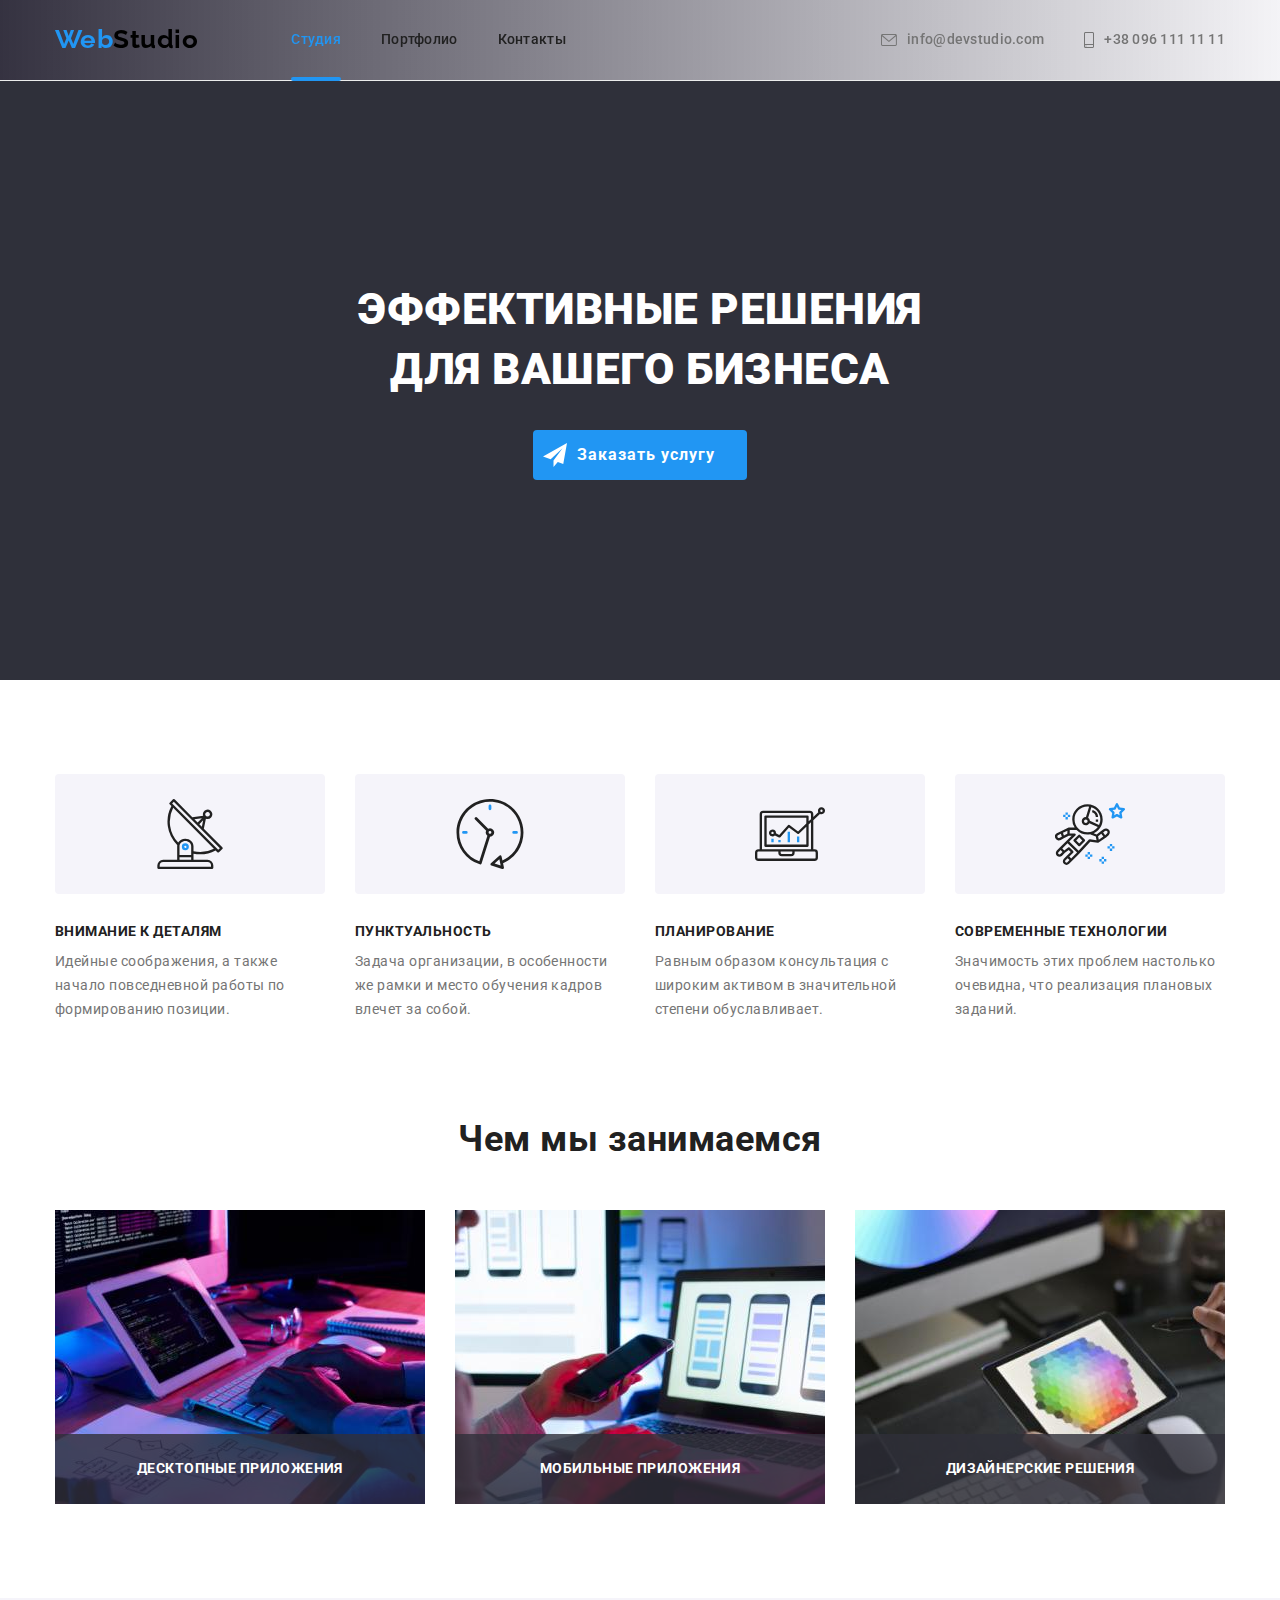
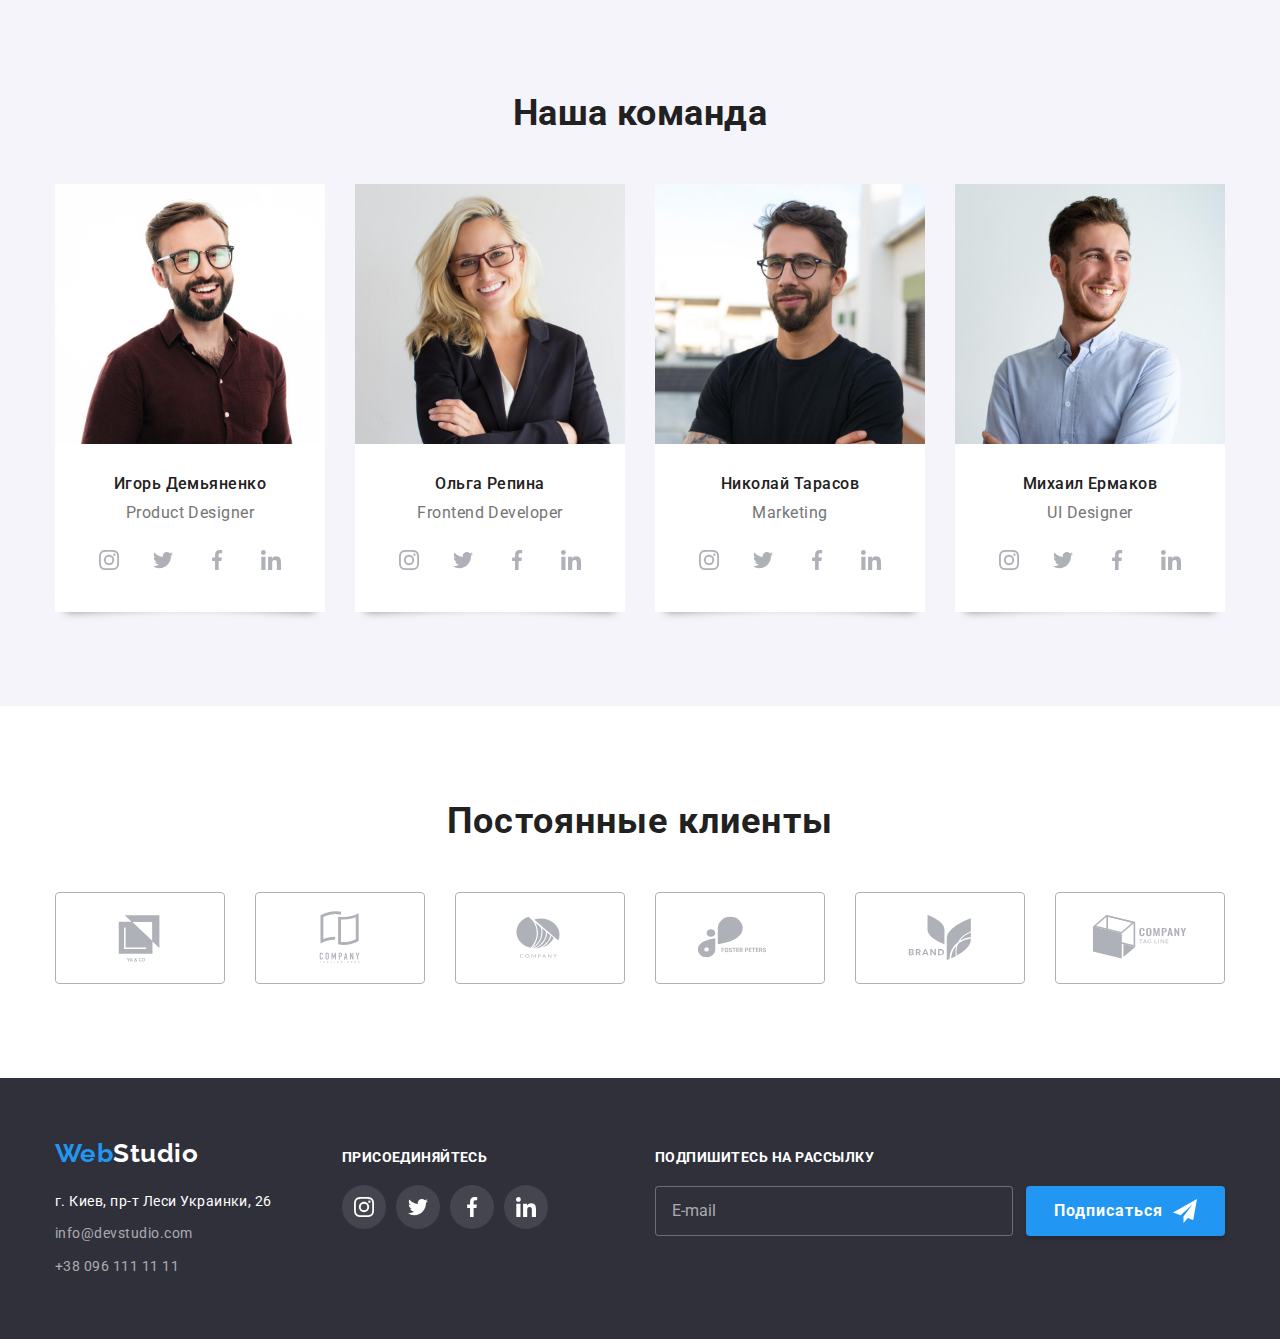
==== commit ff945cca: "last changes" ====
--- a/index.html
+++ b/index.html
@@ -6,10 +6,6 @@
     <meta charset="UTF-8" />
     <meta name="viewport" content="width=device-width, initial-scale=1.0" />
     <title>Web Studio</title>
-    <!-- Сначала шрифт, потом нормализатор -->
-    <link rel="stylesheet"
-        href="https://fonts.googleapis.com/css2?family=Raleway:wght@700&family=Roboto:wght@400;500;700;900&display=swap">
-    <!-- Потом ваши стили -->
     <link rel="stylesheet" href="./css/main.min.css">
 </head>
 
@@ -17,7 +13,7 @@
     <!--шапка сайта-->
     <header class="header">
         <div class="header__container">
-            <a class="logo" href="/index.html" lang="en"><span class="logo__accent-word">Web</span>Studio</a>
+            <a class="logo" href="/index.html" lang="en"><span class="color-accent">Web</span>Studio</a>
             <nav class="navigation">
                 <ul class="navigation__list">
                     <li class=" navigation__item"><a href="./index.html"
@@ -57,33 +53,33 @@
         <!--преимущества -->
         <section class="advantages">
             <div class="container">
-                <ul class="advanteges__list">
-                    <li class="advanteges__content">
-                        <div class="advanteges__box" aria-label="icon-antenna">
+                <ul class="advantages__list">
+                    <li class="advantages__content">
+                        <div class="advantages__box" aria-label="icon-antenna">
                             <span class="visually-hidden">
                                 icon-antenna
                             </span>
-                            <svg class="advanteges__icon" width="70" height="70">
+                            <svg class="advantages__icon" width="70" height="70">
                                 <use href="./images/icons.svg#icon-antenna"></use>
                             </svg>
                         </div>
-                        <div class="advanteges__description">
+                        <div class="advantages__description">
                             <h3 class="advantages__title">Внимание к деталям</h3>
                             <p class="advantages__text">Идейные соображения, а также начало повседневной работы по
                                 формированию
                                 позиции.</p>
                         </div>
                     </li>
-                    <li class="advanteges__content">
-                        <div class="advanteges__box" aria-label=" icon-clock">
+                    <li class="advantages__content">
+                        <div class="advantages__box" aria-label=" icon-clock">
                             <span class="visually-hidden">
                                 icon-clock
                             </span>
-                            <svg class="advanteges__icon" width="70" height="70">
+                            <svg class="advantages__icon" width="70" height="70">
                                 <use href="./images/icons.svg#icon-clock"></use>
                             </svg>
                         </div>
-                        <div class="advanteges__description">
+                        <div class="advantages__description">
                             <h3 class="advantages__title">Пунктуальность</h3>
                             <p class="advantages__text">Задача организации, в особенности же рамки и место обучения
                                 кадров
@@ -91,32 +87,32 @@
                                 за собой.</p>
                         </div>
                     </li>
-                    <li class="advanteges__content">
-                        <div class="advanteges__box" aria-label=" icon-diagram">
+                    <li class="advantages__content">
+                        <div class="advantages__box" aria-label=" icon-diagram">
                             <span class="visually-hidden">
                                 icon-diagram
                             </span>
-                            <svg class="advanteges__icon" width="70" height="70">
+                            <svg class="advantages__icon" width="70" height="70">
                                 <use href="./images/icons.svg#icon-diagram"></use>
                             </svg>
                         </div>
-                        <div class="advanteges__description">
+                        <div class="advantages__description">
                             <h3 class="advantages__title">Планирование</h3>
                             <p class="advantages__text">Равным образом консультация с широким активом в значительной
                                 степени
                                 обуславливает.</p>
                         </div>
                     </li>
-                    <li class="advanteges__content">
-                        <div class="advanteges__box" aria-label="icon-astronaut">
+                    <li class="advantages__content">
+                        <div class="advantages__box" aria-label="icon-astronaut">
                             <span class="visually-hidden">
                                 icon-astronaut
                             </span>
-                            <svg class="advanteges__icon" width="70" height="70">
+                            <svg class="advantages__icon" width="70" height="70">
                                 <use href="./images/icons.svg#icon-astronaut"></use>
                             </svg>
                         </div>
-                        <div class="advanteges__description">
+                        <div class="advantages__description">
                             <h3 class="advantages__title">Современные технологии</h3>
                             <p class="advantages__text">Значимость этих проблем настолько очевидна, что реализация
                                 плановых
@@ -163,7 +159,7 @@
                             <div class="team__description">
                                 <h3 class="team__sub-title">Игорь Демьяненко</h3>
                                 <p class="team__text" lang="en">Product Designer</p>
-                                <ul class="socials__list">
+                                <ul class="socials">
                                     <li class="socials__item">
                                         <a class="socials__link" href="">
                                             <svg class="socials__icon" width="20" height="20">
@@ -202,7 +198,7 @@
                             <div class="team__description">
                                 <h3 class="team__sub-title">Ольга Репина</h3>
                                 <p class="team__text" lang="en">Frontend Developer</p>
-                                <ul class="socials__list">
+                                <ul class="socials">
                                     <li class="socials__item">
                                         <a class="socials__link" href="">
                                             <svg class="socials__icon" width="20" height="20">
@@ -241,7 +237,7 @@
                             <div class="team__description">
                                 <h3 class="team__sub-title">Николай Тарасов</h3>
                                 <p class="team__text" lang="en">Marketing</p>
-                                <ul class="socials__list">
+                                <ul class="socials">
                                     <li class="socials__item">
                                         <a class="socials__link" href="">
                                             <svg class="socials__icon" width="20" height="20">
@@ -280,7 +276,7 @@
                             <div class="team__description">
                                 <h3 class="team__sub-title">Михаил Ермаков</h3>
                                 <p class="team__text" lang="en">UI Designer</p>
-                                <ul class="socials__list">
+                                <ul class="socials">
                                     <li class="socials__item">
                                         <a class="socials__link" href="">
                                             <svg class="socials__icon" width="20" height="20">
@@ -372,7 +368,7 @@
     <footer class="footer">
         <div class="footer__container">
             <div class="adress">
-                <a href="/index.html" lang="en" class="adress__logo"><span class="logo__accent">Web</span>Studio</a>
+                <a href="/index.html" lang="en" class="adress__logo"><span class="color-accent">Web</span>Studio</a>
                 <address class="adress__box">
                     <ul class="adress__list">
                         <li class="adress__item"><a class="adress__map" href="https://cutt.ly/HHQWCcf"
--- a/css/main.min.css
+++ b/css/main.min.css
@@ -1 +1 @@
-/*! modern-normalize v1.1.0 | MIT License | https://github.com/sindresorhus/modern-normalize */*,::before,::after{-webkit-box-sizing:border-box;box-sizing:border-box}html{line-height:1.15;-webkit-text-size-adjust:100%;-moz-tab-size:4;-o-tab-size:4;tab-size:4}body{margin:0;font-family:system-ui,-apple-system,"Segoe UI",Roboto,Helvetica,Arial,sans-serif,"Apple Color Emoji","Segoe UI Emoji"}hr{height:0;color:inherit}abbr[title]{-webkit-text-decoration:underline dotted;text-decoration:underline dotted}b,strong{font-weight:bolder}code,kbd,samp,pre{font-family:ui-monospace,SFMono-Regular,Consolas,"Liberation Mono",Menlo,monospace;font-size:1em}small{font-size:80%}sub,sup{font-size:75%;line-height:0;position:relative;vertical-align:baseline}sub{bottom:-0.25em}sup{top:-0.5em}table{text-indent:0;border-color:inherit}button,input,optgroup,select,textarea{font-family:inherit;font-size:100%;line-height:1.15;margin:0}button,select{text-transform:none}button,[type=button],[type=reset],[type=submit]{-webkit-appearance:button}::-moz-focus-inner{border-style:none;padding:0}:-moz-focusring{outline:1px dotted ButtonText}:-moz-ui-invalid{box-shadow:none}legend{padding:0}progress{vertical-align:baseline}::-webkit-inner-spin-button,::-webkit-outer-spin-button{height:auto}[type=search]{-webkit-appearance:textfield;outline-offset:-2px}::-webkit-search-decoration{-webkit-appearance:none}::-webkit-file-upload-button{-webkit-appearance:button;font:inherit}summary{display:list-item}li,input,a,button,textarea{outline:rgba(0,0,0,0)}h1,h2,h3,p{margin-top:0;margin-bottom:0}img,svg{display:block}textarea{resize:none}.subscribe__list,.adress__list,.activity__list,.advanteges__list,.contacts,.navigation__list{list-style:none;padding:0;margin:0}.team,.activity,.advantages{padding:94px 0}.footer__container,.activity__container,.hero__container,.header__container{width:1200px;padding:0 15px;margin:0 auto}.hero__button{border:1px;cursor:pointer;border-radius:4px;font-size:16px}.adress__link,.adress__map{color:rgba(255,255,255,.6);font-style:normal;font-size:14px;line-height:1.7;text-decoration:none}@-webkit-keyframes changeBgGradient{0%{background-image:-webkit-gradient(linear, left top, right top, from(rgba(47, 48, 58, 0.4)), to(rgba(47, 48, 58, 0.4))),url(../images/hero-img.jpg);background-image:linear-gradient(to right, rgba(47, 48, 58, 0.4), rgba(47, 48, 58, 0.4)),url(../images/hero-img.jpg)}46%{background-image:-webkit-gradient(linear, left top, right top, from(rgba(47, 48, 58, 0.4)), to(rgba(47, 48, 58, 0.4))),url(../images/hero-img.jpg);background-image:linear-gradient(to right, rgba(47, 48, 58, 0.4), rgba(47, 48, 58, 0.4)),url(../images/hero-img.jpg)}47%{background-image:-webkit-gradient(linear, left top, right top, color-stop(25%, rgba(255, 255, 255, 0.1)), to(rgba(47, 48, 58, 0.4))),url(../images/hero-img.jpg);background-image:linear-gradient(to right, rgba(255, 255, 255, 0.1) 25%, rgba(47, 48, 58, 0.4)),url(../images/hero-img.jpg)}48%{background-image:-webkit-gradient(linear, left top, right top, from(rgba(255, 255, 255, 0.1)), to(rgba(47, 48, 58, 0.4))),url(../images/hero-img.jpg);background-image:linear-gradient(to right, rgba(255, 255, 255, 0.1), rgba(47, 48, 58, 0.4)),url(../images/hero-img.jpg)}49%{background-image:-webkit-gradient(linear, left top, right top, color-stop(75%, rgba(255, 255, 255, 0.1)), to(rgba(47, 48, 58, 0.4))),url(../images/hero-img.jpg);background-image:linear-gradient(to right, rgba(255, 255, 255, 0.1) 75%, rgba(47, 48, 58, 0.4)),url(../images/hero-img.jpg)}50%{background-image:-webkit-gradient(linear, left top, right top, from(rgba(255, 255, 255, 0.1)), to(rgba(255, 255, 255, 0.1))),url(../images/hero-img.jpg);background-image:linear-gradient(to right, rgba(255, 255, 255, 0.1), rgba(255, 255, 255, 0.1)),url(../images/hero-img.jpg)}51%{background-image:-webkit-gradient(linear, left top, right top, color-stop(25%, rgba(47, 48, 58, 0.4)), to(rgba(255, 255, 255, 0.1))),url(../images/hero-img.jpg);background-image:linear-gradient(to right, rgba(47, 48, 58, 0.4) 25%, rgba(255, 255, 255, 0.1)),url(../images/hero-img.jpg)}52%{background-image:-webkit-gradient(linear, left top, right top, from(rgba(47, 48, 58, 0.4)), to(rgba(255, 255, 255, 0.1))),url(../images/hero-img.jpg);background-image:linear-gradient(to right, rgba(47, 48, 58, 0.4), rgba(255, 255, 255, 0.1)),url(../images/hero-img.jpg)}53%{background-image:-webkit-gradient(linear, left top, right top, color-stop(75%, rgba(47, 48, 58, 0.4)), to(rgba(255, 255, 255, 0.1))),url(../images/hero-img.jpg);background-image:linear-gradient(to right, rgba(47, 48, 58, 0.4) 75%, rgba(255, 255, 255, 0.1)),url(../images/hero-img.jpg)}54%{background-image:-webkit-gradient(linear, left top, right top, from(rgba(47, 48, 58, 0.4)), to(rgba(47, 48, 58, 0.4))),url(../images/hero-img.jpg);background-image:linear-gradient(to right, rgba(47, 48, 58, 0.4), rgba(47, 48, 58, 0.4)),url(../images/hero-img.jpg)}100%{background-image:-webkit-gradient(linear, left top, right top, from(rgba(47, 48, 58, 0.4)), to(rgba(47, 48, 58, 0.4))),url(../images/hero-img.jpg);background-image:linear-gradient(to right, rgba(47, 48, 58, 0.4), rgba(47, 48, 58, 0.4)),url(../images/hero-img.jpg)}}@keyframes changeBgGradient{0%{background-image:-webkit-gradient(linear, left top, right top, from(rgba(47, 48, 58, 0.4)), to(rgba(47, 48, 58, 0.4))),url(../images/hero-img.jpg);background-image:linear-gradient(to right, rgba(47, 48, 58, 0.4), rgba(47, 48, 58, 0.4)),url(../images/hero-img.jpg)}46%{background-image:-webkit-gradient(linear, left top, right top, from(rgba(47, 48, 58, 0.4)), to(rgba(47, 48, 58, 0.4))),url(../images/hero-img.jpg);background-image:linear-gradient(to right, rgba(47, 48, 58, 0.4), rgba(47, 48, 58, 0.4)),url(../images/hero-img.jpg)}47%{background-image:-webkit-gradient(linear, left top, right top, color-stop(25%, rgba(255, 255, 255, 0.1)), to(rgba(47, 48, 58, 0.4))),url(../images/hero-img.jpg);background-image:linear-gradient(to right, rgba(255, 255, 255, 0.1) 25%, rgba(47, 48, 58, 0.4)),url(../images/hero-img.jpg)}48%{background-image:-webkit-gradient(linear, left top, right top, from(rgba(255, 255, 255, 0.1)), to(rgba(47, 48, 58, 0.4))),url(../images/hero-img.jpg);background-image:linear-gradient(to right, rgba(255, 255, 255, 0.1), rgba(47, 48, 58, 0.4)),url(../images/hero-img.jpg)}49%{background-image:-webkit-gradient(linear, left top, right top, color-stop(75%, rgba(255, 255, 255, 0.1)), to(rgba(47, 48, 58, 0.4))),url(../images/hero-img.jpg);background-image:linear-gradient(to right, rgba(255, 255, 255, 0.1) 75%, rgba(47, 48, 58, 0.4)),url(../images/hero-img.jpg)}50%{background-image:-webkit-gradient(linear, left top, right top, from(rgba(255, 255, 255, 0.1)), to(rgba(255, 255, 255, 0.1))),url(../images/hero-img.jpg);background-image:linear-gradient(to right, rgba(255, 255, 255, 0.1), rgba(255, 255, 255, 0.1)),url(../images/hero-img.jpg)}51%{background-image:-webkit-gradient(linear, left top, right top, color-stop(25%, rgba(47, 48, 58, 0.4)), to(rgba(255, 255, 255, 0.1))),url(../images/hero-img.jpg);background-image:linear-gradient(to right, rgba(47, 48, 58, 0.4) 25%, rgba(255, 255, 255, 0.1)),url(../images/hero-img.jpg)}52%{background-image:-webkit-gradient(linear, left top, right top, from(rgba(47, 48, 58, 0.4)), to(rgba(255, 255, 255, 0.1))),url(../images/hero-img.jpg);background-image:linear-gradient(to right, rgba(47, 48, 58, 0.4), rgba(255, 255, 255, 0.1)),url(../images/hero-img.jpg)}53%{background-image:-webkit-gradient(linear, left top, right top, color-stop(75%, rgba(47, 48, 58, 0.4)), to(rgba(255, 255, 255, 0.1))),url(../images/hero-img.jpg);background-image:linear-gradient(to right, rgba(47, 48, 58, 0.4) 75%, rgba(255, 255, 255, 0.1)),url(../images/hero-img.jpg)}54%{background-image:-webkit-gradient(linear, left top, right top, from(rgba(47, 48, 58, 0.4)), to(rgba(47, 48, 58, 0.4))),url(../images/hero-img.jpg);background-image:linear-gradient(to right, rgba(47, 48, 58, 0.4), rgba(47, 48, 58, 0.4)),url(../images/hero-img.jpg)}100%{background-image:-webkit-gradient(linear, left top, right top, from(rgba(47, 48, 58, 0.4)), to(rgba(47, 48, 58, 0.4))),url(../images/hero-img.jpg);background-image:linear-gradient(to right, rgba(47, 48, 58, 0.4), rgba(47, 48, 58, 0.4)),url(../images/hero-img.jpg)}}@-webkit-keyframes changeColor{0%{color:#fff}92%{color:#fff}94%{color:#2196f3}96%{color:#fff}98%{color:#2196f3}100%{color:#fff}}@keyframes changeColor{0%{color:#fff}92%{color:#fff}94%{color:#2196f3}96%{color:#fff}98%{color:#2196f3}100%{color:#fff}}@-webkit-keyframes changeIconPosition{0%{-webkit-transform:translate(0, 0) scale(1);transform:translate(0, 0) scale(1)}50%{-webkit-transform:translate(50px, -50px) scale(0.1);transform:translate(50px, -50px) scale(0.1);opacity:0}60%{-webkit-transform:translate(-50px, 50px) scale(2);transform:translate(-50px, 50px) scale(2);opacity:0}100%{-webkit-transform:translate(0, 0) scale(1);transform:translate(0, 0) scale(1)}}@keyframes changeIconPosition{0%{-webkit-transform:translate(0, 0) scale(1);transform:translate(0, 0) scale(1)}50%{-webkit-transform:translate(50px, -50px) scale(0.1);transform:translate(50px, -50px) scale(0.1);opacity:0}60%{-webkit-transform:translate(-50px, 50px) scale(2);transform:translate(-50px, 50px) scale(2);opacity:0}100%{-webkit-transform:translate(0, 0) scale(1);transform:translate(0, 0) scale(1)}}@-webkit-keyframes formWordAccent{0%{color:#2196f3}50%{color:#ffd500}100%{color:#2196f3}}@keyframes formWordAccent{0%{color:#2196f3}50%{color:#ffd500}100%{color:#2196f3}}@-webkit-keyframes helpIcon{0%{opacity:0;-webkit-transform:scale(0.8);transform:scale(0.8)}5%{opacity:1;-webkit-transform:scale(1.2);transform:scale(1.2)}10%{opacity:1;-webkit-transform:scale(1);transform:scale(1)}90%{opacity:1;-webkit-transform:scale(1);transform:scale(1)}95%{opacity:1;-webkit-transform:scale(1.2);transform:scale(1.2)}100%{opacity:0;-webkit-transform:scale(0.8);transform:scale(0.8)}}@keyframes helpIcon{0%{opacity:0;-webkit-transform:scale(0.8);transform:scale(0.8)}5%{opacity:1;-webkit-transform:scale(1.2);transform:scale(1.2)}10%{opacity:1;-webkit-transform:scale(1);transform:scale(1)}90%{opacity:1;-webkit-transform:scale(1);transform:scale(1)}95%{opacity:1;-webkit-transform:scale(1.2);transform:scale(1.2)}100%{opacity:0;-webkit-transform:scale(0.8);transform:scale(0.8)}}.visually-hidden{position:absolute;white-space:nowrap;width:1px;height:1px;overflow:hidden;border:0;padding:0;clip:rect(0 0 0 0);-webkit-clip-path:inset(50%);clip-path:inset(50%);margin:-1px}.page{color:#212121;font-family:Roboto,sans-serif;letter-spacing:.03em;padding-top:80px}.header{position:fixed;top:0;left:0;width:100%;border-bottom:1px solid #ececec;background:-webkit-gradient(linear, left top, right top, from(rgba(31, 28, 44, 0.9)), to(rgba(146, 141, 171, 0.1)));background:linear-gradient(to right, rgba(31, 28, 44, 0.9), rgba(146, 141, 171, 0.1))}.header__container{display:-webkit-box;display:-ms-flexbox;display:flex;-webkit-box-align:center;-ms-flex-align:center;align-items:center;margin:0 auto}.logo{text-decoration:none;padding:24px 0;margin-right:93px;color:#000;font-family:Raleway;font-weight:700;font-size:26px;line-height:1.2}.logo__accent-word{color:#2196f3}.navigation__list{display:-webkit-box;display:-ms-flexbox;display:flex;margin:0;padding:22px 0}.navigation__item:not(:last-child),.contacts__item:not(:last-child){margin-right:40px}.navigation__link{position:relative;display:block;padding:10px 0;color:#212121;letter-spacing:.02em;font-weight:500;font-size:14px;line-height:1.14;text-decoration:none;-webkit-transition:color 500ms cubic-bezier(0.4, 0, 0.2, 1);transition:color 500ms cubic-bezier(0.4, 0, 0.2, 1)}.navigation__link:hover,.navigation__link:focus{color:#2196f3}.navigation__link--current{color:#2196f3}.navigation__link--current::after{content:"";position:absolute;display:block;left:0;bottom:-23px;width:100%;height:4px;border-radius:2px;background-color:#2196f3}.contacts{display:-webkit-box;display:-ms-flexbox;display:flex;margin:0;margin-left:auto;padding:22px 0}.contacts__link{display:-webkit-box;display:-ms-flexbox;display:flex;-webkit-box-align:center;-ms-flex-align:center;align-items:center;padding:10px 0;color:#757575;letter-spacing:.02em;font-weight:500;font-size:14px;line-height:1.14;text-decoration:none;-webkit-transition:color 500ms cubic-bezier(0.4, 0, 0.2, 1);transition:color 500ms cubic-bezier(0.4, 0, 0.2, 1)}.contacts__link:hover,.contacts__link:focus{color:#2196f3}.contacts__icon{display:block;margin-right:10px;fill:#757575;-webkit-transition:fill 500ms cubic-bezier(0.4, 0, 0.2, 1);transition:fill 500ms cubic-bezier(0.4, 0, 0.2, 1)}.contacts__link:hover .contacts__icon,.contacts__link:focus .contacts__icon{fill:#2196f3}.hero{max-width:1600px;height:600px;margin:0 auto;padding:200px 0;background-color:#2f303a;-webkit-animation-name:changeBgGradient;animation-name:changeBgGradient;-webkit-animation-iteration-count:infinite;animation-iteration-count:infinite;-webkit-animation-timing-function:ease-in-out;animation-timing-function:ease-in-out;-webkit-animation-duration:10000ms;animation-duration:10000ms;-webkit-animation-direction:alternate;animation-direction:alternate;background-position:center;background-repeat:no-repeat;background-size:cover}.hero__container{text-align:center}.hero__title{width:696px;margin:0 auto;margin-bottom:30px;color:#fff;font-weight:900;font-size:44px;line-height:1.36;text-transform:uppercase;text-align:center}.hero__accent-word{-webkit-animation-name:changeColor;animation-name:changeColor;-webkit-animation-iteration-count:infinite;animation-iteration-count:infinite;-webkit-animation-timing-function:ease-in;animation-timing-function:ease-in;-webkit-animation-duration:10000ms;animation-duration:10000ms;-webkit-animation-direction:normal;animation-direction:normal}.hero__button{display:-webkit-inline-box;display:-ms-inline-flexbox;display:inline-flex;text-align:center;-webkit-box-pack:center;-ms-flex-pack:center;justify-content:center;margin:0 auto;letter-spacing:.06em;padding:10px 32px;padding-left:0;color:#fff;background-color:#2196f3;font-weight:700;line-height:1.9;-webkit-transition:background-color 500ms cubic-bezier(0.4, 0, 0.2, 1);transition:background-color 500ms cubic-bezier(0.4, 0, 0.2, 1)}.hero__button:hover,.hero__button:focus{background-color:#188ce8}.hero__button::before{content:"";margin:3px 10px 0;background-image:url(../images/modal-theme-icons/icon-send.svg);width:24px;height:24px;background-size:contain;-webkit-transform:translate(0, 0) scale(1);transform:translate(0, 0) scale(1);-webkit-transition:-webkit-transform 500ms cubic-bezier(0.4, 0, 0.2, 1);transition:-webkit-transform 500ms cubic-bezier(0.4, 0, 0.2, 1);transition:transform 500ms cubic-bezier(0.4, 0, 0.2, 1);transition:transform 500ms cubic-bezier(0.4, 0, 0.2, 1), -webkit-transform 500ms cubic-bezier(0.4, 0, 0.2, 1)}.hero__button:hover::before,.hero__button:focus::before{-webkit-animation:changeIconPosition 2000ms ease;animation:changeIconPosition 2000ms ease}.advantages{padding-bottom:0}.container{width:1200px;padding:0 15px;margin:0 auto}.advanteges__list{display:-webkit-box;display:-ms-flexbox;display:flex}.advanteges__content:not(:first-child){margin-left:30px}.advanteges__box{display:-webkit-box;display:-ms-flexbox;display:flex;width:270px;height:120px;background:#f5f4fa;border-radius:4px;-webkit-box-align:center;-ms-flex-align:center;align-items:center;-webkit-box-pack:center;-ms-flex-pack:center;justify-content:center}.advanteges__description{width:270px;height:130px;padding-top:30px}.advantages__title{font-size:14px;line-height:1.14;text-transform:uppercase;margin-bottom:10px}.advantages__text{color:#757575;font-size:14px;line-height:1.7}.activity{margin-top:0}.activity__container{-ms-flex-wrap:wrap;flex-wrap:wrap;margin:0 auto}.activity__title{font-size:36px;line-height:1.17;text-align:center;margin-bottom:50px}.activity__list{display:-webkit-box;display:-ms-flexbox;display:flex}.activity__box{width:370px;height:294px;position:relative}.activity__box:not(:last-child){margin-right:30px}.activity__thumb{display:-webkit-box;display:-ms-flexbox;display:flex;-webkit-box-pack:center;-ms-flex-pack:center;justify-content:center;-webkit-box-align:center;-ms-flex-align:center;align-items:center;position:absolute;left:0;bottom:0;width:370px;height:70px;background:rgba(47,48,58,.8)}.activity__text{font-weight:700;font-size:14px;line-height:1.14;text-align:center;letter-spacing:.03em;text-transform:uppercase;-ms-flex-wrap:nowrap;flex-wrap:nowrap;color:#fff}.team{background-color:#f5f4fa}.team__title{text-align:center;margin:0 auto 50px;font-size:36px;line-height:1.17}.team__list{display:-webkit-box;display:-ms-flexbox;display:flex;list-style:none;padding:0;margin:0}.team__item:not(:last-child){margin-right:30px}.team__shadow{position:relative;width:270px;height:428px;z-index:0}.team__shadow:before,.team__shadow:after{position:absolute;content:"";z-index:-1;bottom:20px;left:10px;width:50%;top:90%;background-color:#212121;max-width:270px;-webkit-box-shadow:0px 16px 10px rgba(0,0,0,.5);box-shadow:0px 16px 10px rgba(0,0,0,.5);-webkit-transform:rotate(-3deg);transform:rotate(-3deg)}.team__shadow:after{-webkit-transform:rotate(3deg);transform:rotate(3deg);right:10px;left:auto}.team__description{padding:30px 0;background-color:#fff}.team__sub-title{margin-bottom:10px;font-weight:500;font-size:16px;line-height:1.19;text-align:center}.team__text{color:#757575;font-size:16px;line-height:1.19;text-align:center;margin-bottom:16px}.socials__list{display:-webkit-box;display:-ms-flexbox;display:flex;-webkit-box-pack:center;-ms-flex-pack:center;justify-content:center;text-align:center;list-style:none;padding:0;margin:0}.socials__item:not(:last-child){margin-right:10px}.socials__link{display:-webkit-box;display:-ms-flexbox;display:flex;-webkit-box-align:center;-ms-flex-align:center;align-items:center;-webkit-box-pack:center;-ms-flex-pack:center;justify-content:center;background-color:rgba(255,255,255,.1);width:44px;height:44px;border-radius:50%;-webkit-transition:background-color 500ms cubic-bezier(0.4, 0, 0.2, 1);transition:background-color 500ms cubic-bezier(0.4, 0, 0.2, 1)}.socials__link:hover,.socials__link:focus{background-color:#2196f3}.socials__icon{fill:#afb1b8;-webkit-transition:fill 500ms cubic-bezier(0.4, 0, 0.2, 1);transition:fill 500ms cubic-bezier(0.4, 0, 0.2, 1)}.socials__link:hover .socials__icon,.socials__link:focus .socials__icon{fill:#fff}.our-client{padding:94px 0}.our-client__title{font-weight:700;font-size:36px;line-height:1.17;text-align:center;letter-spacing:.03em;color:#212121;margin-bottom:50px}.our-client__list{display:-webkit-box;display:-ms-flexbox;display:flex;-webkit-box-align:center;-ms-flex-align:center;align-items:center;list-style:none;padding:0;margin:0}.our-client__item{-ms-flex-preferred-size:calc(100% - 25px);flex-basis:calc(100% - 25px);height:92px}.our-client__item:not(:first-child){margin-left:30px}.our-client__link{display:-webkit-box;display:-ms-flexbox;display:flex;-webkit-box-pack:center;-ms-flex-pack:center;justify-content:center;-webkit-box-align:center;-ms-flex-align:center;align-items:center;width:100%;height:100%;border:1px solid #afb1b8;border-radius:4px;-webkit-transition:border-color 500ms cubic-bezier(0.4, 0, 0.2, 1);transition:border-color 500ms cubic-bezier(0.4, 0, 0.2, 1)}.our-client__link:hover,.our-client__link:focus{border-color:#2196f3}.our-client__icon{fill:#afb1b8;-webkit-transition:fill 500ms cubic-bezier(0.4, 0, 0.2, 1);transition:fill 500ms cubic-bezier(0.4, 0, 0.2, 1)}.our-client__link:hover .our-client__icon,.our-client__link:focus .our-client__icon{fill:#2196f3}.footer{padding:60px 0;color:#fff;background-color:#2f303a}.footer__container{display:-webkit-box;display:-ms-flexbox;display:flex;-webkit-box-align:baseline;-ms-flex-align:baseline;align-items:baseline}.adress{margin-right:70px}.adress__logo{color:#fff;font-family:Raleway;font-weight:700;font-size:26px;line-height:1.2;text-decoration:none}.logo__accent{color:#2196f3}.adress__box{margin-top:20px}.adress__item:not(:last-child){margin-bottom:9px}.adress__map{color:#fff}.subscribe__title{color:#fff;font-weight:700;font-size:14px;line-height:16px;letter-spacing:.03em;text-transform:uppercase;margin-bottom:20px}.subscribe__list{display:-webkit-box;display:-ms-flexbox;display:flex;-webkit-box-align:center;-ms-flex-align:center;align-items:center;-webkit-box-pack:center;-ms-flex-pack:center;justify-content:center}.subscribe__item{margin-bottom:9px}.subscribe__item:not(:first-child){margin-left:10px}.subscribe__link{display:-webkit-box;display:-ms-flexbox;display:flex;-webkit-box-align:center;-ms-flex-align:center;align-items:center;-webkit-box-pack:center;-ms-flex-pack:center;justify-content:center;background-color:rgba(255,255,255,.1);width:44px;height:44px;border-radius:50%;-webkit-transition:background-color 500ms cubic-bezier(0.4, 0, 0.2, 1);transition:background-color 500ms cubic-bezier(0.4, 0, 0.2, 1)}.subscribe__link:hover,.subscribe__link:focus{background-color:#2196f3}.subscribe__icon{fill:#fff;-webkit-transition:fill 500ms cubic-bezier(0.4, 0, 0.2, 1);transition:fill 500ms cubic-bezier(0.4, 0, 0.2, 1)}.action-form{position:relative;width:570px;height:86px;margin-left:auto}.action-form__field{display:-webkit-box;display:-ms-flexbox;display:flex;-webkit-box-orient:vertical;-webkit-box-direction:normal;-ms-flex-direction:column;flex-direction:column;font-weight:700;font-size:14px;line-height:1.14;text-transform:uppercase;color:#fff}.action-form__label{margin-bottom:20px}.action-form__mail{width:358px;height:50px;padding:15px 0 15px 16px;background-color:#2f303a;color:#fff;border:1px solid rgba(255,255,255,.3);border-radius:4px;cursor:pointer;-webkit-transition:border 500ms cubic-bezier(0.4, 0, 0.2, 1);transition:border 500ms cubic-bezier(0.4, 0, 0.2, 1)}.action-form__mail::-webkit-input-placeholder{font-size:16px;line-height:1.25;color:rgba(255,255,255,.6)}.action-form__mail::-moz-placeholder{font-size:16px;line-height:1.25;color:rgba(255,255,255,.6)}.action-form__mail:-ms-input-placeholder{font-size:16px;line-height:1.25;color:rgba(255,255,255,.6)}.action-form__mail::-ms-input-placeholder{font-size:16px;line-height:1.25;color:rgba(255,255,255,.6)}.action-form__mail::placeholder{font-size:16px;line-height:1.25;color:rgba(255,255,255,.6)}.action-form__mail:hover,.action-form__mail:focus{border:1px solid #fff}.action-form__mail:not(:-moz-placeholder-shown):required:valid{border-color:#4caf50}.action-form__mail:not(:-ms-input-placeholder):required:valid{border-color:#4caf50}.action-form__mail:not(:placeholder-shown):required:valid{border-color:#4caf50}.action-form__mail:not(:-moz-placeholder-shown):required:invalid{border-color:#f44336}.action-form__mail:not(:-ms-input-placeholder):required:invalid{border-color:#f44336}.action-form__mail:not(:placeholder-shown):required:invalid{border-color:#f44336}.action-form__button{display:-webkit-box;display:-ms-flexbox;display:flex;position:absolute;-webkit-box-align:center;-ms-flex-align:center;align-items:center;text-align:center;cursor:pointer;bottom:0;right:0;height:50px;padding:10px 28px;font-weight:700;font-size:16px;line-height:1.8;letter-spacing:.06em;color:#fff;background-color:#2196f3;-webkit-box-shadow:0px 4px 4px rgba(0,0,0,.15);box-shadow:0px 4px 4px rgba(0,0,0,.15);border-radius:4px;border:1px;-webkit-transition:background-color 500ms cubic-bezier(0.4, 0, 0.2, 1);transition:background-color 500ms cubic-bezier(0.4, 0, 0.2, 1)}.action-form__button:hover,.action-form__button:focus{background-color:#188ce8}.action-form__button::after{content:"";display:inline-block;width:24px;height:24px;background-image:url(../images/modal-theme-icons/icon-send.svg);background-size:contain;margin-left:10px;-webkit-transform:translate(0, 0) scale(1);transform:translate(0, 0) scale(1);-webkit-transition:-webkit-transform 500ms cubic-bezier(0.4, 0, 0.2, 1);transition:-webkit-transform 500ms cubic-bezier(0.4, 0, 0.2, 1);transition:transform 500ms cubic-bezier(0.4, 0, 0.2, 1);transition:transform 500ms cubic-bezier(0.4, 0, 0.2, 1), -webkit-transform 500ms cubic-bezier(0.4, 0, 0.2, 1)}.action-form__button:hover::after,.action-form__button:focus::after{-webkit-animation:changeIconPosition 2000ms ease;animation:changeIconPosition 2000ms ease}.backdrop{position:fixed;z-index:1;top:0;left:0;opacity:1;visibility:1;width:100%;height:100%;background:-webkit-gradient(linear, left top, right top, from(rgba(31, 28, 44, 0.9)), to(rgba(146, 141, 171, 0.1)));background:linear-gradient(to right, rgba(31, 28, 44, 0.9), rgba(146, 141, 171, 0.1));-webkit-transition:opacity 500ms cubic-bezier(0.4, 0, 0.2, 1);transition:opacity 500ms cubic-bezier(0.4, 0, 0.2, 1)}.backdrop.hidden{opacity:0;visibility:0;pointer-events:none}.form{position:absolute;top:50%;left:50%;opacity:1;visibility:1;padding:40px;-webkit-transform:translate(-50%, -50%) scale(1) rotateZ(360deg);transform:translate(-50%, -50%) scale(1) rotateZ(360deg);width:528px;height:581px;background:#fff;-webkit-transition:opacity 500ms cubic-bezier(0.4, 0, 0.2, 1),-webkit-transform 500ms cubic-bezier(0.4, 0, 0.2, 1);transition:opacity 500ms cubic-bezier(0.4, 0, 0.2, 1),-webkit-transform 500ms cubic-bezier(0.4, 0, 0.2, 1);transition:transform 500ms cubic-bezier(0.4, 0, 0.2, 1),opacity 500ms cubic-bezier(0.4, 0, 0.2, 1);transition:transform 500ms cubic-bezier(0.4, 0, 0.2, 1),opacity 500ms cubic-bezier(0.4, 0, 0.2, 1),-webkit-transform 500ms cubic-bezier(0.4, 0, 0.2, 1);visibility:500ms cubic-bezier(0.4, 0, 0.2, 1)}.backdrop.hidden .form{-webkit-transform:translate(-150%, -100%) scale(0.4) rotateZ(0deg);transform:translate(-150%, -100%) scale(0.4) rotateZ(0deg);opacity:0;visibility:0}.form__close-button{display:block;position:absolute;top:8px;right:8px;width:30px;height:30px;padding:0;margin:0;border-radius:50%;border:1px solid rgba(0,0,0,.1);background-color:#fff;-webkit-transition:border 500ms cubic-bezier(0.4, 0, 0.2, 1);transition:border 500ms cubic-bezier(0.4, 0, 0.2, 1);cursor:pointer;text-align:center}.form__close-button:hover,.form__close-button:focus{border:1px solid #2196f3}.form__close-icon{-webkit-transition:fill 500ms cubic-bezier(0.4, 0, 0.2, 1);transition:fill 500ms cubic-bezier(0.4, 0, 0.2, 1);margin:0 auto}.form__close-button:hover .form__close-icon,.form__close-button:focus .form__close-icon{fill:#2196f3}.form__title{font-size:20px;line-height:1.15;text-align:center;letter-spacing:.03em;color:#212121;margin-bottom:12px}.form__word-accent{-webkit-animation:formWordAccent 5000ms ease infinite alternate;animation:formWordAccent 5000ms ease infinite alternate}.form__field{display:-webkit-box;display:-ms-flexbox;display:flex;position:relative;-webkit-box-orient:vertical;-webkit-box-direction:normal;-ms-flex-direction:column;flex-direction:column;margin-top:30px}.form__label{position:absolute;font-size:12px;line-height:1.16;letter-spacing:.01em;color:#757575;top:50%;left:10%;-webkit-transform:translateY(-50%);transform:translateY(-50%);-webkit-transition:500ms cubic-bezier(0.4, 0, 0.2, 1);transition:500ms cubic-bezier(0.4, 0, 0.2, 1)}.form__input:not(:-moz-placeholder-shown)~.form__label, .form__input:not(:-moz-placeholder-shown)~.form__label{transform:translate(-40px, -250%)}.form__input:not(:-ms-input-placeholder)~.form__label, .form__input:not(:-ms-input-placeholder)~.form__label{transform:translate(-40px, -250%)}.form__input:hover~.form__label,.form__input:focus~.form__label,.form__input:not(:placeholder-shown)~.form__label,.form__input:not(:placeholder-shown)~.form__label{-webkit-transform:translate(-40px, -250%);transform:translate(-40px, -250%)}.form__input{height:40px;margin:0;padding:6px 10px 6px 40px;font-size:12px;line-height:1.16;letter-spacing:.01em;color:#212121;border:1px solid rgba(33,33,33,.2);border-radius:4px;cursor:pointer;background-color:rgba(255,255,255,.5);-webkit-transition:border-color 500ms cubic-bezier(0.4, 0, 0.2, 1),background-color 500ms cubic-bezier(0.4, 0, 0.2, 1);transition:border-color 500ms cubic-bezier(0.4, 0, 0.2, 1),background-color 500ms cubic-bezier(0.4, 0, 0.2, 1)}.form__input::-webkit-input-placeholder{opacity:.5}.form__input::-moz-placeholder{opacity:.5}.form__input:-ms-input-placeholder{opacity:.5}.form__input::-ms-input-placeholder{opacity:.5}.form__input::placeholder{opacity:.5}.form__input:hover,.form__input:focus{border-color:#2196f3;background-color:#fff}.form__input:not(:-moz-placeholder-shown):required:valid{border-color:#4caf50}.form__input:not(:-ms-input-placeholder):required:valid{border-color:#4caf50}.form__input:not(:placeholder-shown):required:valid{border-color:#4caf50}.form__input:not(:-moz-placeholder-shown):required:invalid{border-color:#f44336}.form__input:not(:-ms-input-placeholder):required:invalid{border-color:#f44336}.form__input:not(:placeholder-shown):required:invalid{border-color:#f44336}.form__icon{display:inline-block;position:absolute;pointer-events:none;top:50%;-webkit-transform:translateY(-50%);transform:translateY(-50%);left:12px;-webkit-transition:fill 500ms cubic-bezier(0.4, 0, 0.2, 1);transition:fill 500ms cubic-bezier(0.4, 0, 0.2, 1)}.form__input:hover+.form__icon,.form__input:focus+.form__icon{fill:#2196f3}.form__field--comment{margin-bottom:25px}.form__input--comment{display:absolute;height:120px;padding:10px}.form__label--comment{top:15%;-webkit-transform:translateY(-50%);transform:translateY(-50%)}.form__label--comment::-webkit-input-placeholder{padding-left:16px}.form__label--comment::-moz-placeholder{padding-left:16px}.form__label--comment:-ms-input-placeholder{padding-left:16px}.form__label--comment::-ms-input-placeholder{padding-left:16px}.form__label--comment::placeholder{padding-left:16px}.agreements{display:block;position:relative;margin-bottom:25px;max-width:424px;margin:0 auto;margin-bottom:30px}.agreements__tip{display:-webkit-box;display:-ms-flexbox;display:flex;position:absolute;background-color:#fff;border:1px solid red;border-radius:10px;padding:10px;font-size:14px;line-height:1.71;letter-spacing:.03em;color:#757575;left:25%;bottom:30px;opacity:0;pointer-events:none;-webkit-transition:opacity 500ms cubic-bezier(0.4, 0, 0.2, 1) 1000ms;transition:opacity 500ms cubic-bezier(0.4, 0, 0.2, 1) 1000ms}.agreements__tip::before,.agreements__tip::after{content:"";position:absolute;left:75%;bottom:-21px;border:10px solid rgba(0,0,0,0);border-top:10px solid #f44336}.agreements__tip::after{border-top:10px solid #fff;bottom:-20px}.agreements:hover .agreements__tip,.agreements:focus .agreements__tip{opacity:1;pointer-events:all}.agreements__label{display:-webkit-box;display:-ms-flexbox;display:flex;-webkit-box-align:center;-ms-flex-align:center;align-items:center;font-size:14px;line-height:1.71;letter-spacing:.03em;color:#757575;cursor:pointer}.agreements__link{color:#2196f3}.agreements__icon{display:inline-block;border:2px solid #212121;border-radius:4px;fill:rgba(0,0,0,0);background-color:rgba(0,0,0,0);margin-right:7px;-webkit-transform:scale(1);transform:scale(1);-webkit-transition:fill 500ms cubic-bezier(0.4, 0, 0.2, 1),border 500ms cubic-bezier(0.4, 0, 0.2, 1),background-color 500ms cubic-bezier(0.4, 0, 0.2, 1),-webkit-transform 500ms cubic-bezier(0.4, 0, 0.2, 1);transition:fill 500ms cubic-bezier(0.4, 0, 0.2, 1),border 500ms cubic-bezier(0.4, 0, 0.2, 1),background-color 500ms cubic-bezier(0.4, 0, 0.2, 1),-webkit-transform 500ms cubic-bezier(0.4, 0, 0.2, 1);transition:fill 500ms cubic-bezier(0.4, 0, 0.2, 1),border 500ms cubic-bezier(0.4, 0, 0.2, 1),background-color 500ms cubic-bezier(0.4, 0, 0.2, 1),transform 500ms cubic-bezier(0.4, 0, 0.2, 1);transition:fill 500ms cubic-bezier(0.4, 0, 0.2, 1),border 500ms cubic-bezier(0.4, 0, 0.2, 1),background-color 500ms cubic-bezier(0.4, 0, 0.2, 1),transform 500ms cubic-bezier(0.4, 0, 0.2, 1),-webkit-transform 500ms cubic-bezier(0.4, 0, 0.2, 1)}.agreements__checkbox:hover+.agreements__icon,.agreements__checkbox:focus+.agreements__icon{border-color:#f44336;color:#f44336}.agreements__checkbox:checked+.agreements__icon{background-color:#2196f3;border-color:rgba(0,0,0,0);fill:#fff;-webkit-transform:scale(1.2);transform:scale(1.2)}.agreements__checkbox{position:absolute;white-space:nowrap;width:1px;height:1px;overflow:hidden;border:0;padding:0;clip:rect(0 0 0 0);-webkit-clip-path:inset(50%);clip-path:inset(50%);margin:-1px}.agreements__word{-webkit-transition:color 500ms cubic-bezier(0.4, 0, 0.2, 1);transition:color 500ms cubic-bezier(0.4, 0, 0.2, 1)}.agreements__checkbox:hover~.agreements__word,.agreements__checkbox:focus~.agreements__word{border-color:#f44336;color:#f44336}.agreements__checkbox:checked~.agreements__word{color:#2196f3}.agreements__button{display:-webkit-box;display:-ms-flexbox;display:flex;margin:0 auto;-webkit-box-align:center;-ms-flex-align:center;align-items:center;text-align:center;padding:10px 55px;background:#2196f3;-webkit-box-shadow:0px 4px 4px rgba(0,0,0,.15);box-shadow:0px 4px 4px rgba(0,0,0,.15);border-radius:4px;border:1px;cursor:pointer;font-weight:700;font-size:16px;line-height:1.8;letter-spacing:.06em;color:#fff;-webkit-transition:background-color 500ms cubic-bezier(0.4, 0, 0.2, 1);transition:background-color 500ms cubic-bezier(0.4, 0, 0.2, 1)}.agreements__button:hover,.agreements__button:focus{background-color:#188ce8}.help{position:fixed;right:5%;bottom:20%}.help__link{display:block;width:75px;height:75px;border-radius:50%;-webkit-box-shadow:inset 0 0 10px 5px rgba(0,0,0,.15);box-shadow:inset 0 0 10px 5px rgba(0,0,0,.15);background-image:url(../images/goit.jpg);background-size:contain;background-position:center;-webkit-animation-name:helpIcon;animation-name:helpIcon;-webkit-animation-timing-function:linear;animation-timing-function:linear;-webkit-animation-duration:10000ms;animation-duration:10000ms;-webkit-animation-delay:2500ms;animation-delay:2500ms;-webkit-animation-fill-mode:forwards;animation-fill-mode:forwards;opacity:0;-webkit-transform:scale(1);transform:scale(1)}.help__tip{display:-webkit-inline-box;display:-ms-inline-flexbox;display:inline-flex;position:absolute;background-color:#fff;border:1px dashed #2f303a;border-radius:10px;padding:10px;max-width:100px;font-size:14px;line-height:1.71;letter-spacing:.03em;color:#212121;left:-50%;top:-130%;pointer-events:none;-webkit-animation-name:helpIcon;animation-name:helpIcon;-webkit-animation-timing-function:linear;animation-timing-function:linear;-webkit-animation-duration:5000ms;animation-duration:5000ms;-webkit-animation-delay:5000ms;animation-delay:5000ms;-webkit-animation-fill-mode:forwards;animation-fill-mode:forwards;opacity:0;-webkit-transform:scale(1);transform:scale(1)}.help__tip::before,.help__tip::after{content:"";position:absolute;left:50%;bottom:-21px;border:10px solid rgba(0,0,0,0);border-top:10px dashed #2f303a}.help__tip::after{border-top:10px solid #fff;bottom:-20px}/*# sourceMappingURL=main.min.css.map */+@import"https://fonts.googleapis.com/css2?family=Raleway:wght@700&family=Roboto:wght@400;500;700;900&display=swap";.container{width:1200px;padding:0 15px;margin:0 auto}.visually-hidden{position:absolute;white-space:nowrap;width:1px;height:1px;overflow:hidden;border:0;padding:0;clip:rect(0 0 0 0);-webkit-clip-path:inset(50%);clip-path:inset(50%);margin:-1px}.page{color:#212121;font-family:Roboto,sans-serif;letter-spacing:.03em;padding-top:80px}.color-accent{color:#2196f3}li,input,a,button,textarea{outline:rgba(0,0,0,0)}h1,h2,h3,p{margin-top:0;margin-bottom:0}img,svg{display:block}textarea{resize:none}.subscribe__list,.adress__list,.activity__list,.advantages__list,.contacts,.navigation__list{list-style:none;padding:0;margin:0}.team,.activity,.advantages{padding:94px 0}.footer__container,.activity__container,.hero__container,.header__container{width:1200px;padding:0 15px;margin:0 auto}.hero__button{border:1px;cursor:pointer;border-radius:4px;font-size:16px}.adress__link,.adress__map{color:rgba(255,255,255,.6);font-style:normal;font-size:14px;line-height:1.7;text-decoration:none}@-webkit-keyframes changeBgGradient{0%{background-image:-webkit-gradient(linear, left top, right top, from(rgba(47, 48, 58, 0.4)), to(rgba(47, 48, 58, 0.4))),url(../images/hero-img.jpg);background-image:linear-gradient(to right, rgba(47, 48, 58, 0.4), rgba(47, 48, 58, 0.4)),url(../images/hero-img.jpg)}46%{background-image:-webkit-gradient(linear, left top, right top, from(rgba(47, 48, 58, 0.4)), to(rgba(47, 48, 58, 0.4))),url(../images/hero-img.jpg);background-image:linear-gradient(to right, rgba(47, 48, 58, 0.4), rgba(47, 48, 58, 0.4)),url(../images/hero-img.jpg)}47%{background-image:-webkit-gradient(linear, left top, right top, color-stop(25%, rgba(255, 255, 255, 0.1)), to(rgba(47, 48, 58, 0.4))),url(../images/hero-img.jpg);background-image:linear-gradient(to right, rgba(255, 255, 255, 0.1) 25%, rgba(47, 48, 58, 0.4)),url(../images/hero-img.jpg)}48%{background-image:-webkit-gradient(linear, left top, right top, from(rgba(255, 255, 255, 0.1)), to(rgba(47, 48, 58, 0.4))),url(../images/hero-img.jpg);background-image:linear-gradient(to right, rgba(255, 255, 255, 0.1), rgba(47, 48, 58, 0.4)),url(../images/hero-img.jpg)}49%{background-image:-webkit-gradient(linear, left top, right top, color-stop(75%, rgba(255, 255, 255, 0.1)), to(rgba(47, 48, 58, 0.4))),url(../images/hero-img.jpg);background-image:linear-gradient(to right, rgba(255, 255, 255, 0.1) 75%, rgba(47, 48, 58, 0.4)),url(../images/hero-img.jpg)}50%{background-image:-webkit-gradient(linear, left top, right top, from(rgba(255, 255, 255, 0.1)), to(rgba(255, 255, 255, 0.1))),url(../images/hero-img.jpg);background-image:linear-gradient(to right, rgba(255, 255, 255, 0.1), rgba(255, 255, 255, 0.1)),url(../images/hero-img.jpg)}51%{background-image:-webkit-gradient(linear, left top, right top, color-stop(25%, rgba(47, 48, 58, 0.4)), to(rgba(255, 255, 255, 0.1))),url(../images/hero-img.jpg);background-image:linear-gradient(to right, rgba(47, 48, 58, 0.4) 25%, rgba(255, 255, 255, 0.1)),url(../images/hero-img.jpg)}52%{background-image:-webkit-gradient(linear, left top, right top, from(rgba(47, 48, 58, 0.4)), to(rgba(255, 255, 255, 0.1))),url(../images/hero-img.jpg);background-image:linear-gradient(to right, rgba(47, 48, 58, 0.4), rgba(255, 255, 255, 0.1)),url(../images/hero-img.jpg)}53%{background-image:-webkit-gradient(linear, left top, right top, color-stop(75%, rgba(47, 48, 58, 0.4)), to(rgba(255, 255, 255, 0.1))),url(../images/hero-img.jpg);background-image:linear-gradient(to right, rgba(47, 48, 58, 0.4) 75%, rgba(255, 255, 255, 0.1)),url(../images/hero-img.jpg)}54%{background-image:-webkit-gradient(linear, left top, right top, from(rgba(47, 48, 58, 0.4)), to(rgba(47, 48, 58, 0.4))),url(../images/hero-img.jpg);background-image:linear-gradient(to right, rgba(47, 48, 58, 0.4), rgba(47, 48, 58, 0.4)),url(../images/hero-img.jpg)}100%{background-image:-webkit-gradient(linear, left top, right top, from(rgba(47, 48, 58, 0.4)), to(rgba(47, 48, 58, 0.4))),url(../images/hero-img.jpg);background-image:linear-gradient(to right, rgba(47, 48, 58, 0.4), rgba(47, 48, 58, 0.4)),url(../images/hero-img.jpg)}}@keyframes changeBgGradient{0%{background-image:-webkit-gradient(linear, left top, right top, from(rgba(47, 48, 58, 0.4)), to(rgba(47, 48, 58, 0.4))),url(../images/hero-img.jpg);background-image:linear-gradient(to right, rgba(47, 48, 58, 0.4), rgba(47, 48, 58, 0.4)),url(../images/hero-img.jpg)}46%{background-image:-webkit-gradient(linear, left top, right top, from(rgba(47, 48, 58, 0.4)), to(rgba(47, 48, 58, 0.4))),url(../images/hero-img.jpg);background-image:linear-gradient(to right, rgba(47, 48, 58, 0.4), rgba(47, 48, 58, 0.4)),url(../images/hero-img.jpg)}47%{background-image:-webkit-gradient(linear, left top, right top, color-stop(25%, rgba(255, 255, 255, 0.1)), to(rgba(47, 48, 58, 0.4))),url(../images/hero-img.jpg);background-image:linear-gradient(to right, rgba(255, 255, 255, 0.1) 25%, rgba(47, 48, 58, 0.4)),url(../images/hero-img.jpg)}48%{background-image:-webkit-gradient(linear, left top, right top, from(rgba(255, 255, 255, 0.1)), to(rgba(47, 48, 58, 0.4))),url(../images/hero-img.jpg);background-image:linear-gradient(to right, rgba(255, 255, 255, 0.1), rgba(47, 48, 58, 0.4)),url(../images/hero-img.jpg)}49%{background-image:-webkit-gradient(linear, left top, right top, color-stop(75%, rgba(255, 255, 255, 0.1)), to(rgba(47, 48, 58, 0.4))),url(../images/hero-img.jpg);background-image:linear-gradient(to right, rgba(255, 255, 255, 0.1) 75%, rgba(47, 48, 58, 0.4)),url(../images/hero-img.jpg)}50%{background-image:-webkit-gradient(linear, left top, right top, from(rgba(255, 255, 255, 0.1)), to(rgba(255, 255, 255, 0.1))),url(../images/hero-img.jpg);background-image:linear-gradient(to right, rgba(255, 255, 255, 0.1), rgba(255, 255, 255, 0.1)),url(../images/hero-img.jpg)}51%{background-image:-webkit-gradient(linear, left top, right top, color-stop(25%, rgba(47, 48, 58, 0.4)), to(rgba(255, 255, 255, 0.1))),url(../images/hero-img.jpg);background-image:linear-gradient(to right, rgba(47, 48, 58, 0.4) 25%, rgba(255, 255, 255, 0.1)),url(../images/hero-img.jpg)}52%{background-image:-webkit-gradient(linear, left top, right top, from(rgba(47, 48, 58, 0.4)), to(rgba(255, 255, 255, 0.1))),url(../images/hero-img.jpg);background-image:linear-gradient(to right, rgba(47, 48, 58, 0.4), rgba(255, 255, 255, 0.1)),url(../images/hero-img.jpg)}53%{background-image:-webkit-gradient(linear, left top, right top, color-stop(75%, rgba(47, 48, 58, 0.4)), to(rgba(255, 255, 255, 0.1))),url(../images/hero-img.jpg);background-image:linear-gradient(to right, rgba(47, 48, 58, 0.4) 75%, rgba(255, 255, 255, 0.1)),url(../images/hero-img.jpg)}54%{background-image:-webkit-gradient(linear, left top, right top, from(rgba(47, 48, 58, 0.4)), to(rgba(47, 48, 58, 0.4))),url(../images/hero-img.jpg);background-image:linear-gradient(to right, rgba(47, 48, 58, 0.4), rgba(47, 48, 58, 0.4)),url(../images/hero-img.jpg)}100%{background-image:-webkit-gradient(linear, left top, right top, from(rgba(47, 48, 58, 0.4)), to(rgba(47, 48, 58, 0.4))),url(../images/hero-img.jpg);background-image:linear-gradient(to right, rgba(47, 48, 58, 0.4), rgba(47, 48, 58, 0.4)),url(../images/hero-img.jpg)}}@-webkit-keyframes changeColor{0%{color:#fff}92%{color:#fff}94%{color:#2196f3}96%{color:#fff}98%{color:#2196f3}100%{color:#fff}}@keyframes changeColor{0%{color:#fff}92%{color:#fff}94%{color:#2196f3}96%{color:#fff}98%{color:#2196f3}100%{color:#fff}}@-webkit-keyframes changeIconPosition{0%{-webkit-transform:translate(0, 0) scale(1);transform:translate(0, 0) scale(1)}50%{-webkit-transform:translate(50px, -50px) scale(0.1);transform:translate(50px, -50px) scale(0.1);opacity:0}60%{-webkit-transform:translate(-50px, 50px) scale(2);transform:translate(-50px, 50px) scale(2);opacity:0}100%{-webkit-transform:translate(0, 0) scale(1);transform:translate(0, 0) scale(1)}}@keyframes changeIconPosition{0%{-webkit-transform:translate(0, 0) scale(1);transform:translate(0, 0) scale(1)}50%{-webkit-transform:translate(50px, -50px) scale(0.1);transform:translate(50px, -50px) scale(0.1);opacity:0}60%{-webkit-transform:translate(-50px, 50px) scale(2);transform:translate(-50px, 50px) scale(2);opacity:0}100%{-webkit-transform:translate(0, 0) scale(1);transform:translate(0, 0) scale(1)}}@-webkit-keyframes formWordAccent{0%{color:#2196f3}50%{color:#ffd500}100%{color:#2196f3}}@keyframes formWordAccent{0%{color:#2196f3}50%{color:#ffd500}100%{color:#2196f3}}@-webkit-keyframes helpIcon{0%{opacity:0;-webkit-transform:scale(0.8);transform:scale(0.8)}5%{opacity:1;-webkit-transform:scale(1.2);transform:scale(1.2)}10%{opacity:1;-webkit-transform:scale(1);transform:scale(1)}90%{opacity:1;-webkit-transform:scale(1);transform:scale(1)}95%{opacity:1;-webkit-transform:scale(1.2);transform:scale(1.2)}100%{opacity:0;-webkit-transform:scale(0.8);transform:scale(0.8)}}@keyframes helpIcon{0%{opacity:0;-webkit-transform:scale(0.8);transform:scale(0.8)}5%{opacity:1;-webkit-transform:scale(1.2);transform:scale(1.2)}10%{opacity:1;-webkit-transform:scale(1);transform:scale(1)}90%{opacity:1;-webkit-transform:scale(1);transform:scale(1)}95%{opacity:1;-webkit-transform:scale(1.2);transform:scale(1.2)}100%{opacity:0;-webkit-transform:scale(0.8);transform:scale(0.8)}}/*! modern-normalize v1.1.0 | MIT License | https://github.com/sindresorhus/modern-normalize */*,::before,::after{-webkit-box-sizing:border-box;box-sizing:border-box}html{line-height:1.15;-webkit-text-size-adjust:100%;-moz-tab-size:4;-o-tab-size:4;tab-size:4}body{margin:0;font-family:system-ui,-apple-system,"Segoe UI",Roboto,Helvetica,Arial,sans-serif,"Apple Color Emoji","Segoe UI Emoji"}hr{height:0;color:inherit}abbr[title]{-webkit-text-decoration:underline dotted;text-decoration:underline dotted}b,strong{font-weight:bolder}code,kbd,samp,pre{font-family:ui-monospace,SFMono-Regular,Consolas,"Liberation Mono",Menlo,monospace;font-size:1em}small{font-size:80%}sub,sup{font-size:75%;line-height:0;position:relative;vertical-align:baseline}sub{bottom:-0.25em}sup{top:-0.5em}table{text-indent:0;border-color:inherit}button,input,optgroup,select,textarea{font-family:inherit;font-size:100%;line-height:1.15;margin:0}button,select{text-transform:none}button,[type=button],[type=reset],[type=submit]{-webkit-appearance:button}::-moz-focus-inner{border-style:none;padding:0}:-moz-focusring{outline:1px dotted ButtonText}:-moz-ui-invalid{box-shadow:none}legend{padding:0}progress{vertical-align:baseline}::-webkit-inner-spin-button,::-webkit-outer-spin-button{height:auto}[type=search]{-webkit-appearance:textfield;outline-offset:-2px}::-webkit-search-decoration{-webkit-appearance:none}::-webkit-file-upload-button{-webkit-appearance:button;font:inherit}summary{display:list-item}.header{position:fixed;top:0;left:0;width:100%;border-bottom:1px solid #ececec;background:-webkit-gradient(linear, left top, right top, from(rgba(31, 28, 44, 0.9)), to(rgba(146, 141, 171, 0.1)));background:linear-gradient(to right, rgba(31, 28, 44, 0.9), rgba(146, 141, 171, 0.1));z-index:2}.header__container{display:-webkit-box;display:-ms-flexbox;display:flex;-webkit-box-align:center;-ms-flex-align:center;align-items:center;margin:0 auto}.logo{text-decoration:none;padding:24px 0;margin-right:93px;color:#000;font-family:Raleway;font-weight:700;font-size:26px;line-height:1.2}.navigation__list{display:-webkit-box;display:-ms-flexbox;display:flex;margin:0;padding:22px 0}.navigation__item:not(:last-child){margin-right:40px}.navigation__link{position:relative;display:block;padding:10px 0;color:#212121;letter-spacing:.02em;font-weight:500;font-size:14px;line-height:1.14;text-decoration:none;-webkit-transition:color 500ms cubic-bezier(0.4, 0, 0.2, 1);transition:color 500ms cubic-bezier(0.4, 0, 0.2, 1)}.navigation__link:hover,.navigation__link:focus{color:#2196f3}.navigation__link--current{color:#2196f3}.navigation__link--current::after{content:"";position:absolute;display:block;left:0;bottom:-23px;width:100%;height:4px;border-radius:2px;background-color:#2196f3}.contacts{display:-webkit-box;display:-ms-flexbox;display:flex;margin:0;margin-left:auto;padding:22px 0}.contacts__link{display:-webkit-box;display:-ms-flexbox;display:flex;-webkit-box-align:center;-ms-flex-align:center;align-items:center;padding:10px 0;color:#757575;letter-spacing:.02em;font-weight:500;font-size:14px;line-height:1.14;text-decoration:none;-webkit-transition:color 500ms cubic-bezier(0.4, 0, 0.2, 1);transition:color 500ms cubic-bezier(0.4, 0, 0.2, 1)}.contacts__link:hover,.contacts__link:focus{color:#2196f3}.contacts__icon{display:block;margin-right:10px;fill:#757575;-webkit-transition:fill 500ms cubic-bezier(0.4, 0, 0.2, 1);transition:fill 500ms cubic-bezier(0.4, 0, 0.2, 1)}.contacts__link:hover .contacts__icon,.contacts__link:focus .contacts__icon{fill:#2196f3}.contacts__item:not(:last-child){margin-right:40px}.hero{max-width:1600px;height:600px;margin:0 auto;padding:200px 0;background-color:#2f303a;-webkit-animation-name:changeBgGradient;animation-name:changeBgGradient;-webkit-animation-iteration-count:infinite;animation-iteration-count:infinite;-webkit-animation-timing-function:ease-in-out;animation-timing-function:ease-in-out;-webkit-animation-duration:10000ms;animation-duration:10000ms;-webkit-animation-direction:alternate;animation-direction:alternate;background-position:center;background-repeat:no-repeat;background-size:cover}.hero__container{text-align:center}.hero__title{width:696px;margin:0 auto;margin-bottom:30px;color:#fff;font-weight:900;font-size:44px;line-height:1.36;text-transform:uppercase;text-align:center}.hero__accent-word{-webkit-animation-name:changeColor;animation-name:changeColor;-webkit-animation-iteration-count:infinite;animation-iteration-count:infinite;-webkit-animation-timing-function:ease-in;animation-timing-function:ease-in;-webkit-animation-duration:10000ms;animation-duration:10000ms;-webkit-animation-direction:normal;animation-direction:normal}.hero__button{display:-webkit-inline-box;display:-ms-inline-flexbox;display:inline-flex;text-align:center;-webkit-box-pack:center;-ms-flex-pack:center;justify-content:center;margin:0 auto;letter-spacing:.06em;padding:10px 32px;padding-left:0;color:#fff;background-color:#2196f3;font-weight:700;line-height:1.9;-webkit-transition:background-color 500ms cubic-bezier(0.4, 0, 0.2, 1);transition:background-color 500ms cubic-bezier(0.4, 0, 0.2, 1)}.hero__button:hover,.hero__button:focus{background-color:#188ce8}.hero__button::before{content:"";margin:3px 10px 0;background-image:url(../images/modal-theme-icons/icon-send.svg);width:24px;height:24px;background-size:contain;-webkit-transform:translate(0, 0) scale(1);transform:translate(0, 0) scale(1);-webkit-transition:-webkit-transform 500ms cubic-bezier(0.4, 0, 0.2, 1);transition:-webkit-transform 500ms cubic-bezier(0.4, 0, 0.2, 1);transition:transform 500ms cubic-bezier(0.4, 0, 0.2, 1);transition:transform 500ms cubic-bezier(0.4, 0, 0.2, 1), -webkit-transform 500ms cubic-bezier(0.4, 0, 0.2, 1)}.hero__button:hover::before,.hero__button:focus::before{-webkit-animation:changeIconPosition 2000ms ease;animation:changeIconPosition 2000ms ease}.advantages{padding-bottom:0}.advantages__list{display:-webkit-box;display:-ms-flexbox;display:flex}.advantages__content:not(:first-child){margin-left:30px}.advantages__box{display:-webkit-box;display:-ms-flexbox;display:flex;width:270px;height:120px;background:#f5f4fa;border-radius:4px;-webkit-box-align:center;-ms-flex-align:center;align-items:center;-webkit-box-pack:center;-ms-flex-pack:center;justify-content:center}.advantages__description{width:270px;height:130px;padding-top:30px}.advantages__title{font-size:14px;line-height:1.14;text-transform:uppercase;margin-bottom:10px}.advantages__text{color:#757575;font-size:14px;line-height:1.7}.activity{margin-top:0}.activity__container{-ms-flex-wrap:wrap;flex-wrap:wrap;margin:0 auto}.activity__title{font-size:36px;line-height:1.17;text-align:center;margin-bottom:50px}.activity__list{display:-webkit-box;display:-ms-flexbox;display:flex}.activity__box{width:370px;height:294px;position:relative}.activity__box:not(:last-child){margin-right:30px}.activity__thumb{display:-webkit-box;display:-ms-flexbox;display:flex;-webkit-box-pack:center;-ms-flex-pack:center;justify-content:center;-webkit-box-align:center;-ms-flex-align:center;align-items:center;position:absolute;left:0;bottom:0;width:370px;height:70px;background:rgba(47,48,58,.8)}.activity__text{font-weight:700;font-size:14px;line-height:1.14;text-align:center;letter-spacing:.03em;text-transform:uppercase;-ms-flex-wrap:nowrap;flex-wrap:nowrap;color:#fff}.team{background-color:#f5f4fa}.team__title{text-align:center;margin:0 auto 50px;font-size:36px;line-height:1.17}.team__list{display:-webkit-box;display:-ms-flexbox;display:flex;list-style:none;padding:0;margin:0}.team__item:not(:last-child){margin-right:30px}.team__shadow{position:relative;width:270px;height:428px;z-index:0}.team__shadow:before,.team__shadow:after{position:absolute;content:"";z-index:-1;bottom:20px;left:10px;width:50%;top:90%;background-color:#212121;max-width:270px;-webkit-box-shadow:0px 16px 10px rgba(0,0,0,.5);box-shadow:0px 16px 10px rgba(0,0,0,.5);-webkit-transform:rotate(-3deg);transform:rotate(-3deg)}.team__shadow:after{-webkit-transform:rotate(3deg);transform:rotate(3deg);right:10px;left:auto}.team__description{padding:30px 0;background-color:#fff}.team__sub-title{margin-bottom:10px;font-weight:500;font-size:16px;line-height:1.19;text-align:center}.team__text{color:#757575;font-size:16px;line-height:1.19;text-align:center;margin-bottom:16px}.socials{display:-webkit-box;display:-ms-flexbox;display:flex;-webkit-box-pack:center;-ms-flex-pack:center;justify-content:center;text-align:center;list-style:none;padding:0;margin:0}.socials__item:not(:last-child){margin-right:10px}.socials__link{display:-webkit-box;display:-ms-flexbox;display:flex;-webkit-box-align:center;-ms-flex-align:center;align-items:center;-webkit-box-pack:center;-ms-flex-pack:center;justify-content:center;background-color:rgba(255,255,255,.1);width:44px;height:44px;border-radius:50%;-webkit-transition:background-color 500ms cubic-bezier(0.4, 0, 0.2, 1);transition:background-color 500ms cubic-bezier(0.4, 0, 0.2, 1)}.socials__link:hover,.socials__link:focus{background-color:#2196f3}.socials__icon{fill:#afb1b8;-webkit-transition:fill 500ms cubic-bezier(0.4, 0, 0.2, 1);transition:fill 500ms cubic-bezier(0.4, 0, 0.2, 1)}.socials__link:hover .socials__icon,.socials__link:focus .socials__icon{fill:#fff}.our-client{padding:94px 0}.our-client__title{font-weight:700;font-size:36px;line-height:1.17;text-align:center;letter-spacing:.03em;color:#212121;margin-bottom:50px}.our-client__list{display:-webkit-box;display:-ms-flexbox;display:flex;-webkit-box-align:center;-ms-flex-align:center;align-items:center;list-style:none;padding:0;margin:0}.our-client__item{-ms-flex-preferred-size:calc(100% - 25px);flex-basis:calc(100% - 25px);height:92px}.our-client__item:not(:first-child){margin-left:30px}.our-client__link{display:-webkit-box;display:-ms-flexbox;display:flex;-webkit-box-pack:center;-ms-flex-pack:center;justify-content:center;-webkit-box-align:center;-ms-flex-align:center;align-items:center;width:100%;height:100%;border:1px solid #afb1b8;border-radius:4px;-webkit-transition:border-color 500ms cubic-bezier(0.4, 0, 0.2, 1);transition:border-color 500ms cubic-bezier(0.4, 0, 0.2, 1)}.our-client__link:hover,.our-client__link:focus{border-color:#2196f3}.our-client__icon{fill:#afb1b8;-webkit-transition:fill 500ms cubic-bezier(0.4, 0, 0.2, 1);transition:fill 500ms cubic-bezier(0.4, 0, 0.2, 1)}.our-client__link:hover .our-client__icon,.our-client__link:focus .our-client__icon{fill:#2196f3}.footer{padding:60px 0;color:#fff;background-color:#2f303a}.footer__container{display:-webkit-box;display:-ms-flexbox;display:flex;-webkit-box-align:baseline;-ms-flex-align:baseline;align-items:baseline}.adress{margin-right:70px}.adress__logo{color:#fff;font-family:Raleway;font-weight:700;font-size:26px;line-height:1.2;text-decoration:none}.adress__box{margin-top:20px}.adress__item:not(:last-child){margin-bottom:9px}.adress__map{color:#fff}.subscribe__title{color:#fff;font-weight:700;font-size:14px;line-height:16px;letter-spacing:.03em;text-transform:uppercase;margin-bottom:20px}.subscribe__list{display:-webkit-box;display:-ms-flexbox;display:flex;-webkit-box-align:center;-ms-flex-align:center;align-items:center;-webkit-box-pack:center;-ms-flex-pack:center;justify-content:center}.subscribe__item{margin-bottom:9px}.subscribe__item:not(:first-child){margin-left:10px}.subscribe__link{display:-webkit-box;display:-ms-flexbox;display:flex;-webkit-box-align:center;-ms-flex-align:center;align-items:center;-webkit-box-pack:center;-ms-flex-pack:center;justify-content:center;background-color:rgba(255,255,255,.1);width:44px;height:44px;border-radius:50%;-webkit-transition:background-color 500ms cubic-bezier(0.4, 0, 0.2, 1);transition:background-color 500ms cubic-bezier(0.4, 0, 0.2, 1)}.subscribe__link:hover,.subscribe__link:focus{background-color:#2196f3}.subscribe__icon{fill:#fff;-webkit-transition:fill 500ms cubic-bezier(0.4, 0, 0.2, 1);transition:fill 500ms cubic-bezier(0.4, 0, 0.2, 1)}.action-form{position:relative;width:570px;height:86px;margin-left:auto}.action-form__field{display:-webkit-box;display:-ms-flexbox;display:flex;-webkit-box-orient:vertical;-webkit-box-direction:normal;-ms-flex-direction:column;flex-direction:column;font-weight:700;font-size:14px;line-height:1.14;text-transform:uppercase;color:#fff}.action-form__label{margin-bottom:20px}.action-form__mail{width:358px;height:50px;padding:15px 0 15px 16px;background-color:#2f303a;color:#fff;border:1px solid rgba(255,255,255,.3);border-radius:4px;cursor:pointer;-webkit-transition:border 500ms cubic-bezier(0.4, 0, 0.2, 1);transition:border 500ms cubic-bezier(0.4, 0, 0.2, 1)}.action-form__mail::-webkit-input-placeholder{font-size:16px;line-height:1.25;color:rgba(255,255,255,.6)}.action-form__mail::-moz-placeholder{font-size:16px;line-height:1.25;color:rgba(255,255,255,.6)}.action-form__mail:-ms-input-placeholder{font-size:16px;line-height:1.25;color:rgba(255,255,255,.6)}.action-form__mail::-ms-input-placeholder{font-size:16px;line-height:1.25;color:rgba(255,255,255,.6)}.action-form__mail::placeholder{font-size:16px;line-height:1.25;color:rgba(255,255,255,.6)}.action-form__mail:hover,.action-form__mail:focus{border:1px solid #fff}.action-form__mail:not(:-moz-placeholder-shown):required:valid{border-color:#4caf50}.action-form__mail:not(:-ms-input-placeholder):required:valid{border-color:#4caf50}.action-form__mail:not(:placeholder-shown):required:valid{border-color:#4caf50}.action-form__mail:not(:-moz-placeholder-shown):required:invalid{border-color:#f44336}.action-form__mail:not(:-ms-input-placeholder):required:invalid{border-color:#f44336}.action-form__mail:not(:placeholder-shown):required:invalid{border-color:#f44336}.action-form__button{display:-webkit-box;display:-ms-flexbox;display:flex;position:absolute;-webkit-box-align:center;-ms-flex-align:center;align-items:center;text-align:center;cursor:pointer;bottom:0;right:0;height:50px;padding:10px 28px;font-weight:700;font-size:16px;line-height:1.8;letter-spacing:.06em;color:#fff;background-color:#2196f3;-webkit-box-shadow:0px 4px 4px rgba(0,0,0,.15);box-shadow:0px 4px 4px rgba(0,0,0,.15);border-radius:4px;border:1px;-webkit-transition:background-color 500ms cubic-bezier(0.4, 0, 0.2, 1);transition:background-color 500ms cubic-bezier(0.4, 0, 0.2, 1)}.action-form__button:hover,.action-form__button:focus{background-color:#188ce8}.action-form__button::after{content:"";display:inline-block;width:24px;height:24px;background-image:url(../images/modal-theme-icons/icon-send.svg);background-size:contain;margin-left:10px;-webkit-transform:translate(0, 0) scale(1);transform:translate(0, 0) scale(1);-webkit-transition:-webkit-transform 500ms cubic-bezier(0.4, 0, 0.2, 1);transition:-webkit-transform 500ms cubic-bezier(0.4, 0, 0.2, 1);transition:transform 500ms cubic-bezier(0.4, 0, 0.2, 1);transition:transform 500ms cubic-bezier(0.4, 0, 0.2, 1), -webkit-transform 500ms cubic-bezier(0.4, 0, 0.2, 1)}.action-form__button:hover::after,.action-form__button:focus::after{-webkit-animation:changeIconPosition 2000ms ease;animation:changeIconPosition 2000ms ease}.backdrop{position:fixed;z-index:1;top:0;left:0;opacity:1;visibility:1;width:100%;height:100%;background:-webkit-gradient(linear, left top, right top, from(rgba(31, 28, 44, 0.9)), to(rgba(146, 141, 171, 0.1)));background:linear-gradient(to right, rgba(31, 28, 44, 0.9), rgba(146, 141, 171, 0.1));-webkit-transition:opacity 500ms cubic-bezier(0.4, 0, 0.2, 1);transition:opacity 500ms cubic-bezier(0.4, 0, 0.2, 1)}.backdrop.hidden{opacity:0;visibility:0;pointer-events:none}.form{position:absolute;top:50%;left:50%;opacity:1;visibility:1;padding:40px;-webkit-transform:translate(-50%, -50%) scale(1) rotateZ(360deg);transform:translate(-50%, -50%) scale(1) rotateZ(360deg);width:528px;height:581px;background:#fff;-webkit-transition:opacity 500ms cubic-bezier(0.4, 0, 0.2, 1),-webkit-transform 500ms cubic-bezier(0.4, 0, 0.2, 1);transition:opacity 500ms cubic-bezier(0.4, 0, 0.2, 1),-webkit-transform 500ms cubic-bezier(0.4, 0, 0.2, 1);transition:transform 500ms cubic-bezier(0.4, 0, 0.2, 1),opacity 500ms cubic-bezier(0.4, 0, 0.2, 1);transition:transform 500ms cubic-bezier(0.4, 0, 0.2, 1),opacity 500ms cubic-bezier(0.4, 0, 0.2, 1),-webkit-transform 500ms cubic-bezier(0.4, 0, 0.2, 1);visibility:500ms cubic-bezier(0.4, 0, 0.2, 1)}.backdrop.hidden .form{-webkit-transform:translate(-150%, -100%) scale(0.4) rotateZ(0deg);transform:translate(-150%, -100%) scale(0.4) rotateZ(0deg);opacity:0;visibility:0}.form__close-button{display:block;position:absolute;top:8px;right:8px;width:30px;height:30px;padding:0;margin:0;border-radius:50%;border:1px solid rgba(0,0,0,.1);background-color:#fff;-webkit-transition:border 500ms cubic-bezier(0.4, 0, 0.2, 1);transition:border 500ms cubic-bezier(0.4, 0, 0.2, 1);cursor:pointer;text-align:center}.form__close-button:hover,.form__close-button:focus{border:1px solid #2196f3}.form__close-icon{-webkit-transition:fill 500ms cubic-bezier(0.4, 0, 0.2, 1);transition:fill 500ms cubic-bezier(0.4, 0, 0.2, 1);margin:0 auto}.form__close-button:hover .form__close-icon,.form__close-button:focus .form__close-icon{fill:#2196f3}.form__title{font-size:20px;line-height:1.15;text-align:center;letter-spacing:.03em;color:#212121;margin-bottom:12px}.form__word-accent{-webkit-animation:formWordAccent 5000ms ease infinite alternate;animation:formWordAccent 5000ms ease infinite alternate}.form__field{display:-webkit-box;display:-ms-flexbox;display:flex;position:relative;-webkit-box-orient:vertical;-webkit-box-direction:normal;-ms-flex-direction:column;flex-direction:column;margin-top:30px}.form__label{position:absolute;font-size:12px;line-height:1.16;letter-spacing:.01em;color:#757575;top:50%;left:10%;-webkit-transform:translateY(-50%);transform:translateY(-50%);-webkit-transition:500ms cubic-bezier(0.4, 0, 0.2, 1);transition:500ms cubic-bezier(0.4, 0, 0.2, 1)}.form__input:not(:-moz-placeholder-shown)~.form__label, .form__input:not(:-moz-placeholder-shown)~.form__label{transform:translate(-40px, -250%)}.form__input:not(:-ms-input-placeholder)~.form__label, .form__input:not(:-ms-input-placeholder)~.form__label{transform:translate(-40px, -250%)}.form__input:hover~.form__label,.form__input:focus~.form__label,.form__input:not(:placeholder-shown)~.form__label,.form__input:not(:placeholder-shown)~.form__label{-webkit-transform:translate(-40px, -250%);transform:translate(-40px, -250%)}.form__input{height:40px;margin:0;padding:6px 10px 6px 40px;font-size:12px;line-height:1.16;letter-spacing:.01em;color:#212121;border:1px solid rgba(33,33,33,.2);border-radius:4px;cursor:pointer;background-color:rgba(255,255,255,.5);-webkit-transition:border-color 500ms cubic-bezier(0.4, 0, 0.2, 1),background-color 500ms cubic-bezier(0.4, 0, 0.2, 1);transition:border-color 500ms cubic-bezier(0.4, 0, 0.2, 1),background-color 500ms cubic-bezier(0.4, 0, 0.2, 1)}.form__input::-webkit-input-placeholder{opacity:.5}.form__input::-moz-placeholder{opacity:.5}.form__input:-ms-input-placeholder{opacity:.5}.form__input::-ms-input-placeholder{opacity:.5}.form__input::placeholder{opacity:.5}.form__input:hover,.form__input:focus{border-color:#2196f3;background-color:#fff}.form__input:not(:-moz-placeholder-shown):required:valid{border-color:#4caf50}.form__input:not(:-ms-input-placeholder):required:valid{border-color:#4caf50}.form__input:not(:placeholder-shown):required:valid{border-color:#4caf50}.form__input:not(:-moz-placeholder-shown):required:invalid{border-color:#f44336}.form__input:not(:-ms-input-placeholder):required:invalid{border-color:#f44336}.form__input:not(:placeholder-shown):required:invalid{border-color:#f44336}.form__icon{display:inline-block;position:absolute;pointer-events:none;top:50%;-webkit-transform:translateY(-50%);transform:translateY(-50%);left:12px;-webkit-transition:fill 500ms cubic-bezier(0.4, 0, 0.2, 1);transition:fill 500ms cubic-bezier(0.4, 0, 0.2, 1)}.form__input:hover+.form__icon,.form__input:focus+.form__icon{fill:#2196f3}.form__field--comment{margin-bottom:25px}.form__input--comment{display:absolute;height:120px;padding:10px}.form__label--comment{top:15%;-webkit-transform:translateY(-50%);transform:translateY(-50%)}.form__label--comment::-webkit-input-placeholder{padding-left:16px}.form__label--comment::-moz-placeholder{padding-left:16px}.form__label--comment:-ms-input-placeholder{padding-left:16px}.form__label--comment::-ms-input-placeholder{padding-left:16px}.form__label--comment::placeholder{padding-left:16px}.agreements{display:block;position:relative;margin-bottom:25px;max-width:424px;margin:0 auto;margin-bottom:30px}.agreements__tip{display:-webkit-box;display:-ms-flexbox;display:flex;position:absolute;background-color:#fff;border:1px solid red;border-radius:10px;padding:10px;font-size:14px;line-height:1.71;letter-spacing:.03em;color:#757575;left:25%;bottom:30px;opacity:0;pointer-events:none;-webkit-transition:opacity 500ms cubic-bezier(0.4, 0, 0.2, 1) 1000ms;transition:opacity 500ms cubic-bezier(0.4, 0, 0.2, 1) 1000ms}.agreements__tip::before,.agreements__tip::after{content:"";position:absolute;left:75%;bottom:-21px;border:10px solid rgba(0,0,0,0);border-top:10px solid #f44336}.agreements__tip::after{border-top:10px solid #fff;bottom:-20px}.agreements:hover .agreements__tip,.agreements:focus .agreements__tip{opacity:1;pointer-events:all}.agreements__label{display:-webkit-box;display:-ms-flexbox;display:flex;-webkit-box-align:center;-ms-flex-align:center;align-items:center;font-size:14px;line-height:1.71;letter-spacing:.03em;color:#757575;cursor:pointer}.agreements__link{color:#2196f3}.agreements__icon{display:inline-block;border:2px solid #212121;border-radius:4px;fill:rgba(0,0,0,0);background-color:rgba(0,0,0,0);margin-right:7px;-webkit-transform:scale(1);transform:scale(1);-webkit-transition:fill 500ms cubic-bezier(0.4, 0, 0.2, 1),border 500ms cubic-bezier(0.4, 0, 0.2, 1),background-color 500ms cubic-bezier(0.4, 0, 0.2, 1),-webkit-transform 500ms cubic-bezier(0.4, 0, 0.2, 1);transition:fill 500ms cubic-bezier(0.4, 0, 0.2, 1),border 500ms cubic-bezier(0.4, 0, 0.2, 1),background-color 500ms cubic-bezier(0.4, 0, 0.2, 1),-webkit-transform 500ms cubic-bezier(0.4, 0, 0.2, 1);transition:fill 500ms cubic-bezier(0.4, 0, 0.2, 1),border 500ms cubic-bezier(0.4, 0, 0.2, 1),background-color 500ms cubic-bezier(0.4, 0, 0.2, 1),transform 500ms cubic-bezier(0.4, 0, 0.2, 1);transition:fill 500ms cubic-bezier(0.4, 0, 0.2, 1),border 500ms cubic-bezier(0.4, 0, 0.2, 1),background-color 500ms cubic-bezier(0.4, 0, 0.2, 1),transform 500ms cubic-bezier(0.4, 0, 0.2, 1),-webkit-transform 500ms cubic-bezier(0.4, 0, 0.2, 1)}.agreements__checkbox:hover+.agreements__icon,.agreements__checkbox:focus+.agreements__icon{border-color:#f44336;color:#f44336}.agreements__checkbox:checked+.agreements__icon{background-color:#2196f3;border-color:rgba(0,0,0,0);fill:#fff;-webkit-transform:scale(1.2);transform:scale(1.2)}.agreements__checkbox{position:absolute;white-space:nowrap;width:1px;height:1px;overflow:hidden;border:0;padding:0;clip:rect(0 0 0 0);-webkit-clip-path:inset(50%);clip-path:inset(50%);margin:-1px}.agreements__word{-webkit-transition:color 500ms cubic-bezier(0.4, 0, 0.2, 1);transition:color 500ms cubic-bezier(0.4, 0, 0.2, 1)}.agreements__checkbox:hover~.agreements__word,.agreements__checkbox:focus~.agreements__word{border-color:#f44336;color:#f44336}.agreements__checkbox:checked~.agreements__word{color:#2196f3}.agreements__button{display:-webkit-box;display:-ms-flexbox;display:flex;margin:0 auto;-webkit-box-align:center;-ms-flex-align:center;align-items:center;text-align:center;padding:10px 55px;background:#2196f3;-webkit-box-shadow:0px 4px 4px rgba(0,0,0,.15);box-shadow:0px 4px 4px rgba(0,0,0,.15);border-radius:4px;border:1px;cursor:pointer;font-weight:700;font-size:16px;line-height:1.8;letter-spacing:.06em;color:#fff;-webkit-transition:background-color 500ms cubic-bezier(0.4, 0, 0.2, 1);transition:background-color 500ms cubic-bezier(0.4, 0, 0.2, 1)}.agreements__button:hover,.agreements__button:focus{background-color:#188ce8}.help{position:fixed;right:5%;bottom:20%}.help__link{display:block;width:75px;height:75px;border-radius:50%;-webkit-box-shadow:inset 0 0 10px 5px rgba(0,0,0,.15);box-shadow:inset 0 0 10px 5px rgba(0,0,0,.15);background-image:url(../images/goit.jpg);background-size:contain;background-position:center;-webkit-animation-name:helpIcon;animation-name:helpIcon;-webkit-animation-timing-function:linear;animation-timing-function:linear;-webkit-animation-duration:10000ms;animation-duration:10000ms;-webkit-animation-delay:2500ms;animation-delay:2500ms;-webkit-animation-fill-mode:forwards;animation-fill-mode:forwards;opacity:0;-webkit-transform:scale(1);transform:scale(1)}.help__tip{display:-webkit-inline-box;display:-ms-inline-flexbox;display:inline-flex;position:absolute;background-color:#fff;border:1px dashed #2f303a;border-radius:10px;padding:10px;max-width:100px;font-size:14px;line-height:1.71;letter-spacing:.03em;color:#212121;left:-50%;top:-130%;pointer-events:none;-webkit-animation-name:helpIcon;animation-name:helpIcon;-webkit-animation-timing-function:linear;animation-timing-function:linear;-webkit-animation-duration:5000ms;animation-duration:5000ms;-webkit-animation-delay:5000ms;animation-delay:5000ms;-webkit-animation-fill-mode:forwards;animation-fill-mode:forwards;opacity:0;-webkit-transform:scale(1);transform:scale(1)}.help__tip::before,.help__tip::after{content:"";position:absolute;left:50%;bottom:-21px;border:10px solid rgba(0,0,0,0);border-top:10px dashed #2f303a}.help__tip::after{border-top:10px solid #fff;bottom:-20px}/*# sourceMappingURL=main.min.css.map */